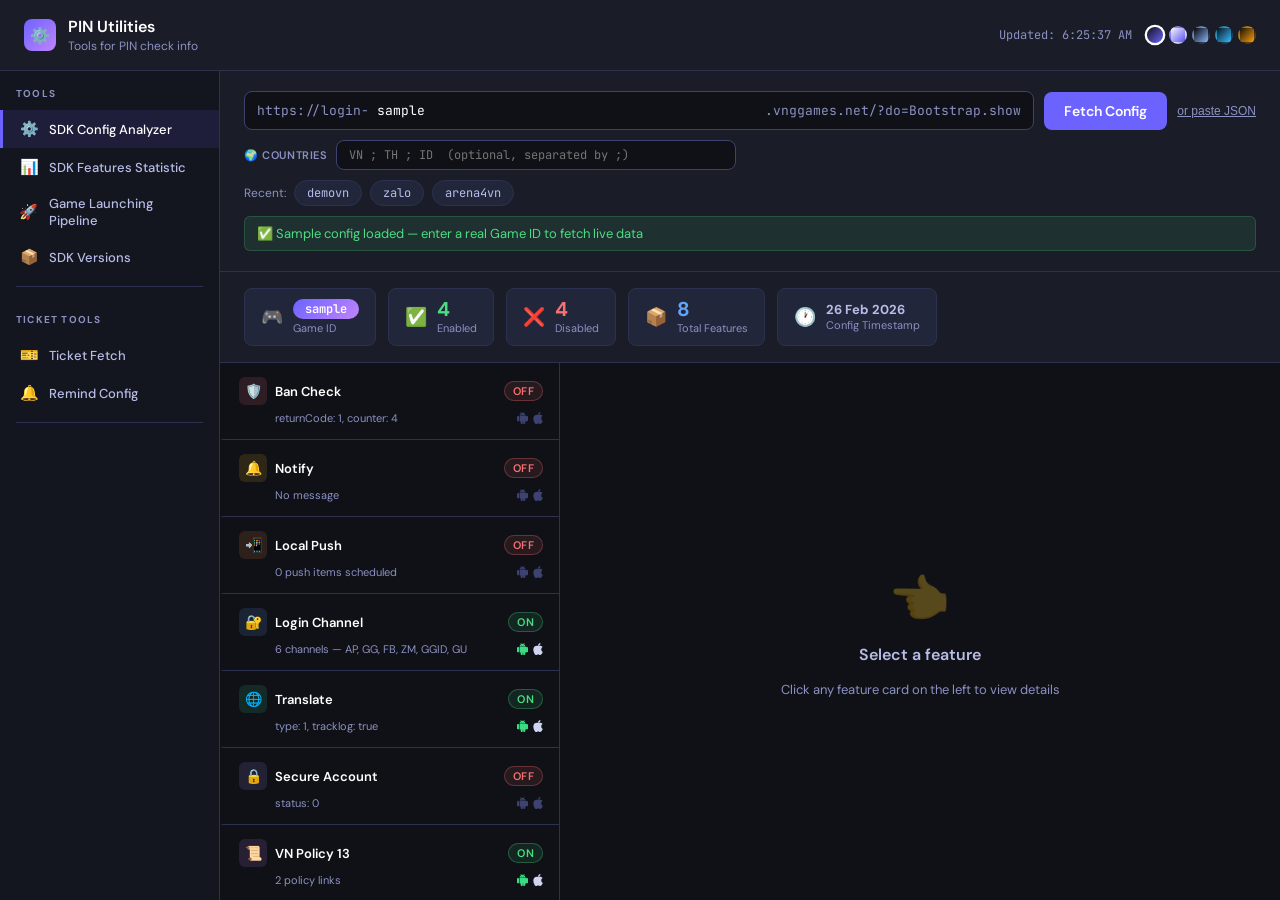
==== frontend/index.html @ 97c81976 "feat(ticket-reminder): implement Tool 5 — Ticket Reminder (v4.8) - Backend: 7 new services (ticket_s" ====
<!DOCTYPE html>
<html lang="en">
<head>
<meta charset="UTF-8">
<meta name="viewport" content="width=device-width, initial-scale=1.0">
<title>PIN Utilities</title>
<link href="https://fonts.googleapis.com/css2?family=DM+Sans:wght@300;400;500;600;700&family=JetBrains+Mono:wght@400;500&display=swap" rel="stylesheet">
<style>
  /* ── Shared semantic tokens (màu status không đổi theo theme) ── */
  :root {
    --green: #4ade80; --green-bg: rgba(74,222,128,.1);
    --red: #f87171;   --red-bg: rgba(248,113,113,.1);
    --yellow: #fbbf24;--yellow-bg: rgba(251,191,36,.1);
    --blue: #60a5fa;  --blue-bg: rgba(96,165,250,.1);
    --orange: #fb923c;--purple: #c084fc;
  }

  /* ── Theme: Dark (default) ── */
  [data-theme="dark"], :root {
    --bg: #0f1117; --surface: #1a1d27; --surface2: #22263a;
    --border: #2d3150; --border2: #3d4270;
    --text: #ffffff; --text2: #b8bde8; --text3: #8b91c2;
    --accent: #6c63ff; --accent2: #8b85ff;
    --nav-bg: #13151f; --header-bg: #1a1d27;
    --input-bg: #0f1117; --btn-logout-bg: #2a2d3e; --btn-logout-border: #3d4170;
  }

  /* ── Theme: Light ── */
  [data-theme="light"] {
    --bg: #f0f2f8; --surface: #ffffff; --surface2: #e4e7f2;
    --border: #c4c9e0; --border2: #a8afd4;
    --text: #0d0f1a; --text2: #2e3358; --text3: #5a6090;
    --accent: #4338ca; --accent2: #5b52f0;
    --nav-bg: #ffffff; --header-bg: #ffffff;
    --input-bg: #f0f2f8; --btn-logout-bg: #e4e7f2; --btn-logout-border: #b8bedd;
  }

  /* ── Theme: Midnight ── */
  [data-theme="midnight"] {
    --bg: #050508; --surface: #0d0e14; --surface2: #14151e;
    --border: #1c1e2c; --border2: #272940;
    --text: #cdd6f4; --text2: #a6adc8; --text3: #585b70;
    --accent: #89b4fa; --accent2: #b4befe;
    --nav-bg: #0d0e14; --header-bg: #0d0e14;
    --input-bg: #050508; --btn-logout-bg: #14151e; --btn-logout-border: #272940;
  }

  /* ── Theme: Ocean ── */
  [data-theme="ocean"] {
    --bg: #071221; --surface: #0d1e35; --surface2: #122844;
    --border: #1a3554; --border2: #244870;
    --text: #e0f0ff; --text2: #88b8e8; --text3: #4a7aaa;
    --accent: #38bdf8; --accent2: #7dd3fc;
    --nav-bg: #0d1e35; --header-bg: #0d1e35;
    --input-bg: #071221; --btn-logout-bg: #122844; --btn-logout-border: #244870;
  }

  /* ── Theme: Coffee ── */
  [data-theme="coffee"] {
    --bg: #18110a; --surface: #231810; --surface2: #2e2015;
    --border: #3d2e1c; --border2: #503d26;
    --text: #f5e6cc; --text2: #c9a87a; --text3: #8a7055;
    --accent: #f59e0b; --accent2: #fbbf24;
    --nav-bg: #231810; --header-bg: #231810;
    --input-bg: #18110a; --btn-logout-bg: #2e2015; --btn-logout-border: #503d26;
  }

  /* ── Theme switcher button styles ── */
  .theme-picker { display:flex; align-items:center; gap:5px; }
  .theme-dot {
    width:18px; height:18px; border-radius:50%; cursor:pointer;
    border:2px solid transparent; transition:transform .15s, border-color .15s;
    flex-shrink:0;
  }
  .theme-dot:hover { transform:scale(1.2); }
  .theme-dot.active { border-color: var(--text); transform:scale(1.15); }
  .theme-dot[data-t="dark"]     { background:linear-gradient(135deg,#0f1117,#6c63ff); }
  .theme-dot[data-t="light"]    { background:linear-gradient(135deg,#f4f5fa,#5b52f0); }
  .theme-dot[data-t="midnight"] { background:linear-gradient(135deg,#050508,#89b4fa); }
  .theme-dot[data-t="ocean"]    { background:linear-gradient(135deg,#071221,#38bdf8); }
  .theme-dot[data-t="coffee"]   { background:linear-gradient(135deg,#18110a,#f59e0b); }

  * { box-sizing: border-box; margin: 0; padding: 0; }

  body {
    font-family: 'DM Sans', sans-serif;
    background: var(--bg);
    color: var(--text);
    min-height: 100vh;
    font-size: 14px;
  }

  /* HEADER */
  .header {
    background: var(--surface);
    border-bottom: 1px solid var(--border);
    padding: 16px 24px;
    display: flex;
    align-items: center;
    justify-content: space-between;
    position: sticky;
    top: 0;
    z-index: 100;
  }
  .header-left { display: flex; align-items: center; gap: 12px; }
  .logo {
    width: 32px; height: 32px;
    background: linear-gradient(135deg, var(--accent), var(--purple));
    border-radius: 8px;
    display: flex; align-items: center; justify-content: center;
    font-size: 16px;
  }
  .header-title { font-size: 16px; font-weight: 600; }
  .header-sub { font-size: 12px; color: var(--text3); margin-top: 1px; }
  .timestamp { font-size: 12px; color: var(--text3); font-family: 'JetBrains Mono', monospace; }

  /* GAME SELECTOR */
  .selector-section {
    padding: 20px 24px;
    background: var(--surface);
    border-bottom: 1px solid var(--border);
  }
  .selector-row { display: flex; gap: 10px; align-items: center; flex-wrap: wrap; }
  .game-input-wrap { display: flex; flex: 1; min-width: 240px; align-items: center; background: var(--bg); border: 1px solid var(--border2); border-radius: 8px; padding: 0 12px; gap: 8px; }
  .game-input-wrap span { color: var(--text3); font-size: 13px; white-space: nowrap; font-family: 'JetBrains Mono', monospace; }
  .game-input {
    flex: 1; background: none; border: none; outline: none;
    color: var(--text); font-family: 'JetBrains Mono', monospace;
    font-size: 13px; padding: 10px 0;
  }
  .game-input::placeholder { color: var(--text3); }
  .btn-fetch {
    background: var(--accent); color: white; border: none;
    padding: 10px 20px; border-radius: 8px; cursor: pointer;
    font-family: 'DM Sans', sans-serif; font-weight: 600; font-size: 14px;
    transition: all 0.2s; white-space: nowrap;
  }
  .btn-fetch:hover { background: var(--accent2); transform: translateY(-1px); }
  .btn-fetch:disabled { opacity: 0.5; cursor: not-allowed; transform: none; }

  .recent-pills { display: flex; gap: 8px; flex-wrap: wrap; margin-top: 10px; align-items: center; }
  .recent-label { font-size: 12px; color: var(--text3); }
  .pill {
    background: var(--surface2); border: 1px solid var(--border);
    padding: 4px 12px; border-radius: 20px; font-size: 12px;
    cursor: pointer; color: var(--text2); transition: all 0.15s;
    font-family: 'JetBrains Mono', monospace;
  }
  .pill:hover { border-color: var(--accent); color: var(--accent); }

  .status-bar {
    margin-top: 10px; padding: 8px 12px; border-radius: 6px;
    font-size: 13px; display: none; align-items: center; gap: 8px;
  }
  .status-bar.loading { display: flex; background: var(--blue-bg); color: var(--blue); border: 1px solid rgba(96,165,250,0.2); }
  .status-bar.error { display: flex; background: var(--red-bg); color: var(--red); border: 1px solid rgba(248,113,113,0.2); }
  .status-bar.success { display: flex; background: var(--green-bg); color: var(--green); border: 1px solid rgba(74,222,128,0.2); }

  .spinner { width: 14px; height: 14px; border: 2px solid currentColor; border-top-color: transparent; border-radius: 50%; animation: spin 0.6s linear infinite; }
  @keyframes spin { to { transform: rotate(360deg); } }

  /* SUMMARY BAR */
  .summary-bar {
    display: none; padding: 16px 24px;
    gap: 12px; background: var(--surface);
    border-bottom: 1px solid var(--border);
    flex-wrap: wrap;
  }
  .summary-bar.visible { display: flex; }
  .stat-card {
    background: var(--surface2); border: 1px solid var(--border);
    padding: 10px 16px; border-radius: 8px;
    display: flex; align-items: center; gap: 10px;
  }
  .stat-icon { font-size: 18px; }
  .stat-value { font-size: 20px; font-weight: 700; line-height: 1; }
  .stat-label { font-size: 11px; color: var(--text3); margin-top: 2px; }
  .stat-green .stat-value { color: var(--green); }
  .stat-red .stat-value { color: var(--red); }
  .stat-blue .stat-value { color: var(--blue); }
  .stat-game { display: flex; align-items: center; gap: 8px; }
  .game-badge {
    background: linear-gradient(135deg, var(--accent), var(--purple));
    color: white; padding: 4px 12px; border-radius: 20px;
    font-size: 12px; font-weight: 600; font-family: 'JetBrains Mono', monospace;
  }

  /* MAIN CONTENT */
  .main { display: flex; height: calc(100vh - 220px); overflow: hidden; }
  .feature-list { width: 340px; min-width: 340px; border-right: 1px solid var(--border); overflow-y: auto; }
  .detail-panel { flex: 1; overflow-y: auto; }

  /* FEATURE CARD */
  .feature-card {
    padding: 14px 16px; border-bottom: 1px solid var(--border);
    cursor: pointer; transition: all 0.15s;
    border-left: 3px solid transparent;
  }
  .feature-card:hover { background: var(--surface2); }
  .feature-card.active { background: rgba(108,99,255,0.08); border-left-color: var(--accent); }
  .card-header { display: flex; align-items: center; justify-content: space-between; margin-bottom: 6px; }
  .card-title { display: flex; align-items: center; gap: 8px; font-weight: 600; font-size: 13px; }
  .card-icon { width: 28px; height: 28px; border-radius: 6px; display: flex; align-items: center; justify-content: center; font-size: 14px; }
  .badge {
    font-size: 11px; font-weight: 600; padding: 2px 8px;
    border-radius: 20px; letter-spacing: 0.3px;
  }
  .badge-on { background: var(--green-bg); color: var(--green); border: 1px solid rgba(74,222,128,0.3); }
  .badge-off { background: var(--red-bg); color: var(--red); border: 1px solid rgba(248,113,113,0.3); }
  .badge-cfg { background: var(--blue-bg); color: var(--blue); border: 1px solid rgba(96,165,250,0.3); }
  .card-summary { font-size: 12px; color: var(--text3); padding-left: 36px; }

  /* EMPTY STATE */
  .empty-state {
    display: flex; flex-direction: column; align-items: center;
    justify-content: center; height: 100%; gap: 16px; padding: 40px;
  }
  .empty-icon { font-size: 48px; opacity: 0.3; }
  .empty-title { font-size: 16px; font-weight: 600; color: var(--text2); }
  .empty-sub { font-size: 13px; color: var(--text3); text-align: center; }

  /* DETAIL PANEL CONTENT */
  .detail-content { padding: 24px; }
  .detail-header { margin-bottom: 20px; }
  .detail-title { font-size: 20px; font-weight: 700; display: flex; align-items: center; gap: 10px; margin-bottom: 6px; }
  .detail-title-icon { width: 36px; height: 36px; border-radius: 8px; display: flex; align-items: center; justify-content: center; font-size: 18px; }
  .detail-description { font-size: 13px; color: var(--text3); }

  .section { margin-bottom: 20px; }
  .section-title { font-size: 11px; font-weight: 600; color: var(--text3); text-transform: uppercase; letter-spacing: 1px; margin-bottom: 10px; }

  .kv-table { background: var(--surface2); border: 1px solid var(--border); border-radius: 8px; overflow: hidden; }
  .kv-row { display: flex; align-items: flex-start; border-bottom: 1px solid var(--border); }
  .kv-row:last-child { border-bottom: none; }
  .kv-key { width: 160px; min-width: 160px; padding: 10px 14px; font-size: 12px; color: var(--text3); font-family: 'JetBrains Mono', monospace; }
  .kv-val { flex: 1; padding: 10px 14px; font-size: 13px; color: var(--text); word-break: break-all; }
  .kv-val.mono { font-family: 'JetBrains Mono', monospace; font-size: 12px; color: var(--accent2); }
  .kv-val.url { color: var(--blue); font-size: 12px; font-family: 'JetBrains Mono', monospace; }
  .kv-val a { color: var(--blue); text-decoration: none; }
  .kv-val a:hover { text-decoration: underline; }

  /* Login channel grid */
  .channel-grid { display: flex; flex-direction: column; gap: 6px; }
  .channel-line { display: flex; align-items: center; gap: 8px; }
  .line-label { font-size: 11px; color: var(--text3); width: 40px; font-family: 'JetBrains Mono', monospace; }
  .channel-pill {
    padding: 4px 12px; border-radius: 6px; font-size: 12px; font-weight: 600;
    font-family: 'JetBrains Mono', monospace; background: var(--surface);
    border: 1px solid var(--border2);
  }

  /* URL highlight */
  .url-template { font-family: 'JetBrains Mono', monospace; font-size: 12px; line-height: 1.8; background: var(--surface2); padding: 12px; border-radius: 8px; border: 1px solid var(--border); word-break: break-all; }
  .url-param { background: var(--yellow-bg); color: var(--yellow); padding: 1px 4px; border-radius: 4px; }

  /* Policy dialog preview */
  .dialog-preview { border-radius: 10px; padding: 16px; max-width: 300px; }
  .dialog-title-text { font-size: 14px; font-weight: 600; margin-bottom: 12px; line-height: 1.4; }
  .dialog-agree-text { font-size: 12px; margin-bottom: 12px; }
  .dialog-btns { display: flex; gap: 8px; }
  .dialog-btn { flex: 1; padding: 8px; border-radius: 6px; font-size: 13px; font-weight: 600; text-align: center; cursor: pointer; border: 1.5px solid; }

  /* Policy links */
  .policy-link { display: flex; align-items: center; justify-content: space-between; padding: 10px 14px; background: var(--surface2); border: 1px solid var(--border); border-radius: 8px; margin-bottom: 6px; text-decoration: none; color: var(--text); transition: all 0.15s; }
  .policy-link:hover { border-color: var(--accent); }
  .policy-link-title { font-size: 13px; font-weight: 500; }
  .policy-link-arrow { color: var(--text3); }

  /* Raw JSON */
  .raw-toggle { display: flex; align-items: center; gap: 8px; cursor: pointer; font-size: 12px; color: var(--text3); background: none; border: none; padding: 8px 0; }
  .raw-toggle:hover { color: var(--text2); }
  pre {
    background: var(--surface2); border: 1px solid var(--border);
    border-radius: 8px; padding: 14px; font-family: 'JetBrains Mono', monospace;
    font-size: 11px; overflow: auto; max-height: 200px; color: var(--text2);
    display: none; margin-top: 8px;
  }
  pre.open { display: block; }
  .copy-btn {
    background: var(--surface2); border: 1px solid var(--border); color: var(--text2);
    padding: 4px 10px; border-radius: 6px; font-size: 11px; cursor: pointer;
    font-family: 'DM Sans', sans-serif;
  }
  .copy-btn:hover { border-color: var(--accent); color: var(--accent); }

  /* Scrollbar */
  ::-webkit-scrollbar { width: 6px; height: 6px; }
  ::-webkit-scrollbar-track { background: var(--bg); }
  ::-webkit-scrollbar-thumb { background: var(--border2); border-radius: 3px; }

  /* Animations */
  .feature-card { animation: fadeIn 0.3s ease; }
  @keyframes fadeIn { from { opacity: 0; transform: translateX(-8px); } to { opacity: 1; transform: translateX(0); } }
  .detail-content { animation: slideIn 0.2s ease; }
  @keyframes slideIn { from { opacity: 0; transform: translateY(8px); } to { opacity: 1; transform: translateY(0); } }

  /* Paste area */
  .paste-toggle { font-size: 12px; color: var(--text3); background: none; border: none; cursor: pointer; text-decoration: underline; padding: 0; }
  .paste-toggle:hover { color: var(--text2); }
  .paste-area { margin-top: 10px; display: none; }
  .paste-area.open { display: block; }
  .paste-area textarea {
    width: 100%; background: var(--bg); border: 1px solid var(--border2);
    color: var(--text); border-radius: 8px; padding: 10px;
    font-family: 'JetBrains Mono', monospace; font-size: 12px;
    resize: vertical; min-height: 80px; outline: none;
  }
  .paste-area textarea:focus { border-color: var(--accent); }
  .btn-parse { margin-top: 6px; background: var(--surface2); border: 1px solid var(--border2); color: var(--text2); padding: 6px 14px; border-radius: 6px; cursor: pointer; font-size: 13px; font-family: 'DM Sans', sans-serif; }
  .btn-parse:hover { border-color: var(--accent); color: var(--accent); }

  /* LEFT NAV */
  .app-shell { display: flex; height: 100vh; overflow: hidden; flex-direction: column; }
  .app-body { display: flex; flex: 1; overflow: hidden; }
  .left-nav {
    width: 220px; min-width: 220px;
    background: var(--nav-bg);
    border-right: 1px solid var(--border);
    display: flex; flex-direction: column;
    overflow-y: auto;
  }
  .left-nav-header {
    padding: 16px 16px 10px;
    font-size: 10px; font-weight: 700;
    color: var(--text3); text-transform: uppercase; letter-spacing: 1.2px;
  }
  .nav-item {
    display: flex; align-items: center; gap: 10px;
    padding: 9px 16px; cursor: pointer;
    font-size: 13px; font-weight: 500; color: var(--text2);
    border-left: 3px solid transparent;
    transition: all 0.15s; border-radius: 0;
    text-decoration: none;
  }
  .nav-item:hover { background: var(--surface2); color: var(--text); }
  .nav-item.active {
    background: rgba(108,99,255,0.12);
    border-left-color: var(--accent);
    color: var(--text);
  }
  .nav-item-icon { font-size: 15px; width: 20px; text-align: center; }
  .nav-section-divider {
    margin: 10px 16px; border: none;
    border-top: 1px solid var(--border);
  }
  .app-content { flex: 1; display: flex; flex-direction: column; overflow: hidden; }
  /* override main height since now inside flex */
  .main { flex: 1; height: auto; }


  /* TOOL PANELS */
  .tool-panel { display: flex; flex-direction: column; flex: 1; overflow: hidden; }
  #batchSummary { display: none; }
  #batchSummary.visible { display: flex !important; }

  /* TABLE ROW HOVER — batch tables */
  .tr-game {
    border-bottom: 1px solid var(--border);
    transition: background 0.12s, box-shadow 0.12s;
    border-left: 3px solid transparent;
  }
  .tr-game:hover {
    background: var(--surface2) !important;
    border-left-color: var(--accent);
  }
  .tr-game:hover td:first-child {
    color: #fff;
  }
  /* Feature stats row */
  .tr-feature {
    border-bottom: 1px solid var(--border);
    transition: background 0.12s;
    border-left: 3px solid transparent;
  }
  .tr-feature:hover {
    background: var(--surface2) !important;
    border-left-color: var(--accent);
  }
  .tr-feature:hover td:first-child {
    color: #fff;
  }
  /* Country sub-row hover */
  .tr-country {
    border-bottom: 1px solid var(--border);
    background: rgba(108,99,255,0.04);
    transition: background 0.12s;
    border-left: 3px solid transparent;
  }
  .tr-country:hover {
    background: rgba(108,99,255,0.12) !important;
    border-left-color: #a78bfa;
  }
  .tr-country:hover td:first-child {
    color: var(--text2);
  }

</style>
  <!-- Pipeline feature CSS -->
  <link rel="stylesheet" href="css/pipeline.css?v=4.5">
  <link rel="stylesheet" href="css/sdk-versions.css?v=4.7">
  <link rel="stylesheet" href="css/ticket-reminder.css?v=1.0">
</head>
<body>
<div class="app-shell">

<!-- HEADER -->
<div class="header">
  <div class="header-left">
    <div class="logo">⚙️</div>
    <div>
      <div class="header-title">PIN Utilities</div>
      <div class="header-sub">Tools for PIN check info</div>
    </div>
  </div>
  <div class="header-right" style="display:flex;align-items:center;gap:14px;">
    <div class="timestamp" id="timestamp">—</div>

    <!-- Theme Picker -->
    <div class="theme-picker" title="Đổi theme">
      <span class="theme-dot active" data-t="dark"     onclick="setTheme('dark')"     title="Dark"></span>
      <span class="theme-dot"        data-t="light"    onclick="setTheme('light')"    title="Light"></span>
      <span class="theme-dot"        data-t="midnight" onclick="setTheme('midnight')" title="Midnight"></span>
      <span class="theme-dot"        data-t="ocean"    onclick="setTheme('ocean')"    title="Ocean"></span>
      <span class="theme-dot"        data-t="coffee"   onclick="setTheme('coffee')"   title="Coffee"></span>
    </div>

    <div id="user-info" style="display:none;align-items:center;gap:8px;">
      <img id="user-avatar" src="" alt="" style="width:28px;height:28px;border-radius:50%;border:1px solid var(--border2);">
      <span id="user-name" style="font-size:13px;color:var(--text2);max-width:160px;overflow:hidden;text-overflow:ellipsis;white-space:nowrap;"></span>
      <button onclick="ApiClient.logout()" style="background:var(--btn-logout-bg);border:1px solid var(--btn-logout-border);color:var(--text2);font-size:12px;padding:4px 10px;border-radius:6px;cursor:pointer;">Logout</button>
    </div>
  </div>
</div>

<div class="app-body">

<!-- LEFT NAV -->
<nav class="left-nav">
  <div class="left-nav-header">Tools</div>
  <a class="nav-item active" onclick="selectTool('sdk-config')" href="#">
    <span class="nav-item-icon">⚙️</span>
    SDK Config Analyzer
  </a>
  <a class="nav-item" onclick="selectTool('batch-stats', this)" href="#">
    <span class="nav-item-icon">📊</span>
    SDK Features Statistic
  </a>
  <a class="nav-item" onclick="selectTool('pipeline', this)" href="#">
    <span class="nav-item-icon">🚀</span>
    Game Launching Pipeline
  </a>
  <a class="nav-item" onclick="selectTool('sdk-versions', this)" href="#">
    <span class="nav-item-icon">📦</span>
    SDK Versions
  </a>
  <hr class="nav-section-divider">
  <div class="left-nav-header">Ticket Tools</div>
  <a class="nav-item" onclick="selectTool('ticket-fetch', this)" href="#">
    <span class="nav-item-icon">🎫</span>
    Ticket Fetch
  </a>
  <a class="nav-item" onclick="selectTool('remind-config', this)" href="#">
    <span class="nav-item-icon">🔔</span>
    Remind Config
  </a>
  <hr class="nav-section-divider">
</nav>

<!-- APP CONTENT -->
<div class="app-content">

<div id="tool-sdk-config" class="tool-panel">
<!-- GAME SELECTOR -->
<div class="selector-section">
  <div class="selector-row">
    <div class="game-input-wrap">
      <span>https://login-</span>
      <input class="game-input" id="gameIdInput" placeholder="demovn" value="" />
      <span>.vnggames.net/?do=Bootstrap.show</span>
    </div>
    <button class="btn-fetch" id="fetchBtn" onclick="fetchConfig()">Fetch Config</button>
    <button class="paste-toggle" onclick="togglePaste()">or paste JSON</button>
  </div>

  <!-- Country input row -->
  <div style="display:flex;align-items:center;gap:8px;margin-top:10px;">
    <span style="font-size:11px;color:var(--text3);white-space:nowrap;font-weight:600;text-transform:uppercase;letter-spacing:.6px;">🌍 Countries</span>
    <div style="flex:1;max-width:400px;position:relative;">
      <input id="countryInput"
        style="width:100%;background:var(--bg);border:1px solid var(--border2);border-radius:8px;padding:6px 12px;font-size:12px;color:var(--text2);font-family:'JetBrains Mono',monospace;outline:none;transition:border-color .15s;"
        placeholder="VN ; TH ; ID  (optional, separated by ;)"
        oninput="renderCountryPreview()"
        onfocus="this.style.borderColor='var(--accent)'"
        onblur="this.style.borderColor='var(--border2)'" />
    </div>
    <div id="countryPreviewPills" style="display:flex;gap:4px;flex-wrap:wrap;"></div>
  </div>

  <div class="recent-pills" id="recentPills">
    <span class="recent-label">Recent:</span>
  </div>

  <div class="paste-area" id="pasteArea">
    <textarea id="pasteInput" placeholder='Paste JSON config here...'></textarea>
    <button class="btn-parse" onclick="parseManual()">Parse JSON</button>
  </div>

  <div class="status-bar" id="statusBar"></div>
</div>

<!-- SUMMARY BAR -->
<div class="summary-bar" id="summaryBar">
  <div class="stat-card">
    <div class="stat-icon">🎮</div>
    <div>
      <div class="stat-value stat-game">
        <span class="game-badge" id="summaryGameId">—</span>
      </div>
      <div class="stat-label">Game ID</div>
    </div>
  </div>
  <div class="stat-card stat-green">
    <div class="stat-icon">✅</div>
    <div>
      <div class="stat-value" id="enabledCount">0</div>
      <div class="stat-label">Enabled</div>
    </div>
  </div>
  <div class="stat-card stat-red">
    <div class="stat-icon">❌</div>
    <div>
      <div class="stat-value" id="disabledCount">0</div>
      <div class="stat-label">Disabled</div>
    </div>
  </div>
  <div class="stat-card stat-blue">
    <div class="stat-icon">📦</div>
    <div>
      <div class="stat-value" id="totalCount">0</div>
      <div class="stat-label">Total Features</div>
    </div>
  </div>
  <div class="stat-card">
    <div class="stat-icon">🕐</div>
    <div>
      <div class="stat-value" id="configTimestamp" style="font-size:13px; color: var(--text2);">—</div>
      <div class="stat-label">Config Timestamp</div>
    </div>
  </div>
</div>

<!-- MAIN -->
<div class="main">
  <div class="feature-list" id="featureList">
    <div class="empty-state">
      <div class="empty-icon">🔍</div>
      <div class="empty-title">No config loaded</div>
      <div class="empty-sub">Enter a Game ID and click Fetch Config<br>to inspect the SDK configuration</div>
    </div>
  </div>
  <div class="detail-panel" id="detailPanel">
    <div class="empty-state">
      <div class="empty-icon">👈</div>
      <div class="empty-title">Select a feature</div>
      <div class="empty-sub">Click any feature card on the left<br>to view its detailed configuration</div>
    </div>
  </div>
</div>

</div><!-- /tool-sdk-config -->

<!-- BATCH STATS PANEL -->
<div id="tool-batch-stats" class="tool-panel" style="display:none; flex:1; flex-direction:column; overflow:hidden;">

  <!-- Batch Header -->
  <div class="selector-section">
    <div style="font-size:15px; font-weight:700; margin-bottom:14px; display:flex; align-items:center; gap:8px;">
      📊 SDK Features Statistic
    </div>
    <div class="selector-row" style="align-items:flex-start; gap:10px; flex-wrap:wrap;">
      <div style="flex:1; min-width:300px;">
        <div style="font-size:11px; color:var(--text3); margin-bottom:6px; font-weight:600; text-transform:uppercase; letter-spacing:.8px;">Upload games.txt</div>
        <div style="display:flex; gap:8px; align-items:center;">
          <label id="batchFileLabel" style="flex:1; display:flex; align-items:center; gap:10px; background:var(--bg); border:1.5px dashed var(--border2); border-radius:8px; padding:9px 14px; cursor:pointer; transition:border-color .15s;"
            onmouseover="this.style.borderColor='var(--accent)'" onmouseout="this.style.borderColor='var(--border2)'">
            <span style="font-size:16px;">📂</span>
            <span id="batchFileNameDisplay" style="font-size:12px; color:var(--text3); font-family:'JetBrains Mono',monospace; white-space:nowrap; overflow:hidden; text-overflow:ellipsis;">Chọn file hoặc kéo thả vào đây</span>
            <input id="batchFileInput" type="file" accept=".txt" style="display:none;" onchange="onBatchFileSelected(this)" />
          </label>
          <button class="btn-fetch" id="batchRunBtn" onclick="startBatch()" disabled style="opacity:.5; cursor:not-allowed;">▶ Run Analysis</button>
        </div>
        <div style="font-size:11px; color:var(--text3); margin-top:6px;">
          File format: one gameID per line. Lines starting with <code style="background:var(--surface2); padding:1px 5px; border-radius:3px;">#</code> are ignored.
        </div>
        <div style="display:flex;align-items:center;gap:8px;margin-top:10px;">
          <span style="font-size:11px;color:var(--text3);white-space:nowrap;font-weight:600;text-transform:uppercase;letter-spacing:.6px;">🌍 Countries</span>
          <input id="batchCountryInput"
            style="flex:1;background:var(--bg);border:1px solid var(--border2);border-radius:8px;padding:6px 12px;font-size:12px;color:var(--text2);font-family:'JetBrains Mono',monospace;outline:none;"
            placeholder="VN ; TH ; ID  (optional, separated by ;)"
            oninput="renderBatchCountryPreview()"
            onfocus="this.style.borderColor='var(--accent)'"
            onblur="this.style.borderColor='var(--border2)'" />
          <div id="batchCountryPreviewPills" style="display:flex;gap:4px;flex-wrap:wrap;"></div>
        </div>
      </div>
    </div>

    <!-- Progress -->
    <div id="batchProgress" style="display:none; margin-top:14px;">
      <div style="display:flex; justify-content:space-between; align-items:center; margin-bottom:6px;">
        <span id="batchProgressLabel" style="font-size:12px; color:var(--text2);">0 / 0 games</span>
        <span id="batchProgressPct" style="font-size:12px; font-weight:700; color:var(--accent);">0%</span>
        <span id="batchTimer" style="font-size:12px; color:var(--text3); font-family:'JetBrains Mono',monospace;">⏱ 0s</span>
      </div>
      <div style="background:var(--surface2); border-radius:20px; height:6px; overflow:hidden;">
        <div id="batchProgressBar" style="height:100%; background:linear-gradient(90deg,var(--accent),var(--purple)); border-radius:20px; width:0%; transition:width 0.3s ease;"></div>
      </div>
      <div id="batchStatusMsg" style="font-size:11px; color:var(--text3); margin-top:6px;"></div>
    </div>

    <div id="batchError" style="display:none; margin-top:10px;"></div>
  </div>

  <!-- Summary Cards -->
  <div id="batchSummary" style="display:none; padding:16px 24px; background:var(--surface); border-bottom:1px solid var(--border); display:none; gap:12px; flex-wrap:wrap;">
    <div class="stat-card"><div class="stat-icon">🎮</div><div><div class="stat-value" id="bs-total" style="color:var(--text)">0</div><div class="stat-label">Total Games</div></div></div>
    <div class="stat-card stat-green"><div class="stat-icon">✅</div><div><div class="stat-value" id="bs-ok">0</div><div class="stat-label">Success</div></div></div>
    <div class="stat-card stat-red"><div class="stat-icon">⚠️</div><div><div class="stat-value" id="bs-fail">0</div><div class="stat-label">Failed</div></div></div>
    <div class="stat-card stat-blue"><div class="stat-icon">📦</div><div><div class="stat-value" id="bs-features">8</div><div class="stat-label">Features</div></div></div>
    <div class="stat-card"><div class="stat-icon">⏱</div><div><div class="stat-value" id="bs-duration" style="font-size:14px; color:var(--text2)">—</div><div class="stat-label">Duration</div></div></div>
    <div style="margin-left:auto; display:flex; align-items:center; gap:8px;">
      <button onclick="exportCSV()" style="background:var(--surface2); border:1px solid var(--border2); color:var(--text2); padding:8px 14px; border-radius:8px; cursor:pointer; font-size:13px; font-family:'DM Sans',sans-serif; display:flex; align-items:center; gap:6px;">
        ⬇ Export CSV
      </button>
    </div>
  </div>

  <!-- Tables area -->
  <div style="flex:1; overflow-y:auto; padding:20px 24px; display:flex; flex-direction:column; gap:20px;">

    <!-- Feature Stats Table -->
    <div id="batchFeatureTable" style="display:none;">
      <div style="display:flex; align-items:center; justify-content:space-between; margin-bottom:10px;">
        <div style="font-size:13px; font-weight:700;">Feature Statistics</div>
        <div style="display:flex; align-items:center; gap:8px;">
          <span style="font-size:11px; color:var(--text3);">Sort by:</span>
          <select id="featureSortSelect" onchange="renderFeatureStats()" style="background:var(--surface2); border:1px solid var(--border2); color:var(--text); padding:4px 8px; border-radius:6px; font-size:12px; outline:none;">
            <option value="enabled-desc">Enabled (high→low)</option>
            <option value="enabled-asc">Enabled (low→high)</option>
            <option value="name">Name A→Z</option>
          </select>
        </div>
      </div>
      <div style="background:var(--surface); border:1px solid var(--border); border-radius:10px; overflow:hidden;">
        <table style="width:100%; border-collapse:collapse;">
          <thead id="featureStatsThead"></thead>
          <tbody id="featureStatsBody"></tbody>
        </table>
      </div>
    </div>

    <!-- Game Detail Table -->
    <div id="batchGameTable" style="display:none;">
      <div style="display:flex; align-items:center; justify-content:space-between; margin-bottom:10px;">
        <div style="font-size:13px; font-weight:700;">Game Detail</div>
        <div style="display:flex; gap:8px; align-items:center;">
          <select id="gameFilterSelect" onchange="renderGameTable()" style="background:var(--surface2); border:1px solid var(--border2); color:var(--text); padding:4px 8px; border-radius:6px; font-size:12px; outline:none;">
            <option value="all">All Games</option>
            <option value="success">Success only</option>
            <option value="failed">Failed only</option>
          </select>
          <input id="gameSearchInput" oninput="renderGameTable()" placeholder="Search gameID..." style="background:var(--surface2); border:1px solid var(--border2); color:var(--text); padding:5px 10px; border-radius:6px; font-size:12px; outline:none; width:160px;" />
        </div>
      </div>
      <div style="background:var(--surface); border:1px solid var(--border); border-radius:10px; overflow:hidden; overflow-x:auto;">
        <table style="width:100%; border-collapse:collapse; min-width:700px;">
          <thead id="gameDetailThead"></thead>
          <tbody id="gameDetailBody"></tbody>
        </table>
      </div>
    </div>

    <!-- Empty state -->
    <div id="batchEmptyState" class="empty-state" style="flex:1;">
      <div class="empty-icon">📋</div>
      <div class="empty-title">No analysis yet</div>
      <div class="empty-sub">Upload file games.txt từ máy local<br>và nhấn Run Analysis</div>
    </div>

  </div>
</div><!-- /tool-batch-stats -->

<!-- ═══════════════════════════════════════════════════════════════
     TOOL: GAME LAUNCHING PIPELINE
═══════════════════════════════════════════════════════════════ -->
<div id="tool-pipeline" class="tool-panel" style="display:none;">

  <!-- Top bar: Sheet URL + Fetch + Auth -->
  <div class="pl-topbar">
    <div class="pl-sheet-row">
      <span class="pl-sheet-lbl">🗒 Sheet URL</span>
      <input class="pl-sheet-input" id="pl-sheet-url"
        placeholder="https://docs.google.com/spreadsheets/d/SPREADSHEET_ID/..."
        onkeydown="if(event.key==='Enter')PipelinePanel.fetchData()" />
      <button class="pl-fetch-btn" id="pl-fetch-btn" onclick="PipelinePanel.fetchData()">
        ⬇ Fetch
      </button>
      <button class="pl-auth-btn" id="pl-auth-btn" onclick="document.getElementById('pl-login-overlay').style.display='flex'">
        <svg width="14" height="14" viewBox="0 0 24 24" xmlns="http://www.w3.org/2000/svg" style="flex-shrink:0">
          <path fill="#4285F4" d="M22.56 12.25c0-.78-.07-1.53-.2-2.25H12v4.26h5.92c-.26 1.37-1.04 2.53-2.21 3.31v2.77h3.57c2.08-1.92 3.28-4.74 3.28-8.09z"/>
          <path fill="#34A853" d="M12 23c2.97 0 5.46-.98 7.28-2.66l-3.57-2.77c-.98.66-2.23 1.06-3.71 1.06-2.86 0-5.29-1.93-6.16-4.53H2.18v2.84C3.99 20.53 7.7 23 12 23z"/>
          <path fill="#FBBC05" d="M5.84 14.09c-.22-.66-.35-1.36-.35-2.09s.13-1.43.35-2.09V7.07H2.18C1.43 8.55 1 10.22 1 12s.43 3.45 1.18 4.93l2.85-2.22.81-.62z"/>
          <path fill="#EA4335" d="M12 5.38c1.62 0 3.06.56 4.21 1.64l3.15-3.15C17.45 2.09 14.97 1 12 1 7.7 1 3.99 3.47 2.18 7.07l3.66 2.84c.87-2.6 3.3-4.53 6.16-4.53z"/>
        </svg>
        <span id="pl-auth-lbl">Sign in with Google</span>
      </button>
    </div>
    <div style="display:flex;align-items:center;gap:12px;">
      <span class="pl-fetched-lbl" id="pl-fetched-lbl"></span>
    </div>
  </div>

  <!-- Status bar -->
  <div class="pl-status-bar" id="pl-status-bar"></div>

  <!-- Sheet tabs -->
  <div class="pl-tabs">
    <button class="pl-tab-btn active" id="pl-tab-release2026" onclick="PipelinePanel.switchTab('release2026')">📋 2026 Launch</button>
    <button class="pl-tab-btn" id="pl-tab-release2025" onclick="PipelinePanel.switchTab('release2025')">📋 2025 Launch</button>
    <button class="pl-tab-btn" id="pl-tab-close2026" onclick="PipelinePanel.switchTab('close2026')">🔒 2026 Closed</button>
    <button class="pl-tab-btn" id="pl-tab-close2025" onclick="PipelinePanel.switchTab('close2025')">🔒 2025 Closed</button>
  </div>

  <!-- ▼ v3.0: Inner view switcher (Stats ↔ Detail) ▼ -->
  <div class="pl-view-tabs" id="pl-view-tabs">
    <button class="pl-vtab" id="pl-vtab-stats" onclick="PipelinePanel.switchView('stats')">
      📊 Thống kê
    </button>
    <button class="pl-vtab active" id="pl-vtab-detail" onclick="PipelinePanel.switchView('detail')">
      📋 Chi tiết
    </button>
  </div>
  <!-- ▲ end inner view switcher ▲ -->

  <!-- ▼ v3.0: Stats view (hidden by default) ▼ -->
  <div id="pl-stats-content"></div>
  <!-- ▲ end stats view ▲ -->

  <!-- ▼ v3.0: Detail view wrapper ▼ -->
  <div id="pl-detail-content" class="active">

  <!-- Controls: Search, dropdowns, status filters -->
  <div class="pl-controls">
    <div class="pl-search">
      <span style="color:var(--text3);font-size:12px;">🔍</span>
      <input id="pl-search" placeholder="Search game, alias…" oninput="PipelinePanel.applyFilters()" />
    </div>
    <select class="pl-sel" id="pl-owner-sel" onchange="PipelinePanel.applyFilters()"><option value="">All Owners</option></select>
    <select class="pl-sel" id="pl-mkt-sel" onchange="PipelinePanel.applyFilters()"><option value="">All Markets</option></select>
    <div class="pl-ctrl-div"></div>
    <button class="pl-fb active" id="pl-fb-all"         onclick="PipelinePanel.setStatusFilter('all')">All</button>
    <button class="pl-fb"        id="pl-fb-On Process"  onclick="PipelinePanel.setStatusFilter('On Process')">On Process</button>
    <button class="pl-fb"        id="pl-fb-Released"    onclick="PipelinePanel.setStatusFilter('Released')">Released</button>
    <button class="pl-fb"        id="pl-fb-Terminated"  onclick="PipelinePanel.setStatusFilter('Terminated')">Terminated</button>
    <button class="pl-fb"        id="pl-fb-Pending"     onclick="PipelinePanel.setStatusFilter('Pending')">Pending</button>
    <div class="pl-ctrl-div"></div>
    <!-- ▼ v2.0: Date Range Filter (FR-05) ▼ -->
    <span class="pl-date-sep">📅 Từ</span>
    <input type="date" id="pl-date-from" class="pl-date-input"
      aria-label="Start date filter"
      onchange="PipelinePanel.setDateFilter()" />
    <span class="pl-date-sep">đến</span>
    <input type="date" id="pl-date-to" class="pl-date-input"
      aria-label="End date filter"
      onchange="PipelinePanel.setDateFilter()" />
    <button class="pl-clear-date" id="pl-clear-date"
      onclick="PipelinePanel.clearDateFilter()">✕ Clear</button>
    <div class="pl-date-warn" id="pl-date-warn">⚠️ End date phải sau start date</div>
    <!-- ▲ end date filter ▲ -->
    <div class="pl-ctrl-div"></div>
    <span class="pl-count" id="pl-count">0 games</span>
  </div>

  <!-- Main content -->
  <div class="pl-content-wrap">
    <div id="pl-content"></div>
  </div>

  </div><!-- /pl-detail-content -->

  <!-- Loading overlay (blocks all interaction during fetch) -->
  <div class="pl-loading-overlay" id="pl-loading-overlay">
    <div class="pl-spinner"></div>
    <div class="pl-loading-msg" id="pl-loading-msg">Fetching data…</div>
  </div>


</div><!-- /tool-pipeline -->

<!-- ── Tool: SDK Version Management ─────────────────────────────────────── -->
<div id="tool-sdk-versions" class="tool-panel" style="display:none;">
  <div class="sdkv-panel">

    <!-- Header -->
    <div class="sdkv-header">
      <div class="sdkv-title">📦 SDK Version Management</div>
      <div class="sdkv-header-right">
        <span class="sdkv-sync-time" id="sdkv-sync-time"></span>
        <button class="sdkv-btn-refresh" onclick="SdkVersionPanel.fetchData()">🔄 Refresh</button>
      </div>
    </div>

    <!-- View tabs -->
    <div class="sdkv-view-tabs">
      <button class="sdkv-vtab active" id="sdkv-vtab-summary"
              onclick="SdkVersionPanel.switchView('summary')">📊 Summary</button>
      <button class="sdkv-vtab" id="sdkv-vtab-detail"
              onclick="SdkVersionPanel.switchView('detail')">📋 Detail</button>
    </div>

    <!-- Summary content -->
    <div id="sdkv-summary-content" class="sdkv-scroll-area"></div>

    <!-- Detail content -->
    <div id="sdkv-detail-content" class="sdkv-scroll-area" style="display:none;"></div>

  </div>
</div><!-- /tool-sdk-versions -->

<div id="tool-ticket-fetch"  class="tool-panel" style="display:none;"></div>
<div id="tool-remind-config" class="tool-panel" style="display:none;"></div>

</div><!-- /app-content -->
</div><!-- /app-body -->
</div><!-- /app-shell -->

<script>
// ── PLATFORM SVG ICONS ────────────────────────────────────────────────────────
const ANDROID_SVG = `<svg width="13" height="14" viewBox="0 0 24 26" xmlns="http://www.w3.org/2000/svg"><path fill="#3DDC84" d="M15.2 2.4 16.7.1c.2-.3.1-.6-.2-.8-.3-.2-.6-.1-.8.2l-1.6 2.4A7.8 7.8 0 0 0 12 1.6c-.8 0-1.5.1-2.1.3L8.3-.5C8.1-.8 7.8-.9 7.5-.7c-.3.2-.4.5-.2.8L8.8 2.4C7 3.4 5.8 5.2 5.7 7.3h12.6C18.2 5.2 17 3.4 15.2 2.4zM9.5 5.6a.7.7 0 1 1 0-1.4.7.7 0 0 1 0 1.4zm5 0a.7.7 0 1 1 0-1.4.7.7 0 0 1 0 1.4z"/><path fill="#3DDC84" d="M5.7 8.3v11c0 .8.7 1.5 1.5 1.5H8v3.3c0 1.3 1 2.3 2.3 2.3s2.3-1 2.3-2.3v-3.3h.8v3.3c0 1.3 1 2.3 2.3 2.3s2.3-1 2.3-2.3v-3.3h.8c.8 0 1.5-.7 1.5-1.5V8.3H5.7z"/><path fill="#3DDC84" d="M2.3 8.6C1 8.6 0 9.6 0 10.9v7.2C0 19.4 1 20.4 2.3 20.4s2.3-1 2.3-2.3v-7.2c0-1.3-1-2.3-2.3-2.3zm19.4 0c-1.3 0-2.3 1-2.3 2.3v7.2c0 1.3 1 2.3 2.3 2.3s2.3-1 2.3-2.3v-7.2c0-1.3-1-2.3-2.3-2.3z"/></svg>`;
const APPLE_SVG = `<svg width="12" height="14" viewBox="0 0 814 1000" xmlns="http://www.w3.org/2000/svg"><path fill="#d0d4f0" d="M788.1 340.9c-5.8 4.5-108.2 62.2-108.2 190.5 0 148.4 130.3 200.9 134.2 202.2-.6 3.2-20.7 71.9-68.7 141.9-42.8 61.6-87.5 123.1-155.5 123.1s-85.5-39.5-164-39.5c-76 0-103.7 40.8-165.9 40.8s-105-37.5-155.5-127.5c-43-81.7-87-208.2-87-327.7 0-206.3 135.2-314.9 268.6-314.9 37.5 0 103.7 12.5 139.7 12.5 34.7 0 99.3-12.5 160.6-12.5 33.1 0 135.6 3.2 204.1 98.2zm-234-181.5c31.1-36.9 53.1-88.1 53.1-139.3 0-7.1-.6-14.3-1.9-20.1-50.6 1.9-110.8 33.7-147.1 75.8-28.5 32.4-55.1 83.6-55.1 135.5 0 7.8 1.3 15.6 1.9 18.1 3.2.6 8.4 1.3 13.6 1.3 45.4 0 102.5-30.4 135.5-71.3z"/></svg>`;

function androidIcon(size=13) {
  return `<svg width="${size}" height="${Math.round(size*1.08)}" viewBox="0 0 24 26" xmlns="http://www.w3.org/2000/svg"><path fill="currentColor" d="M15.2 2.4 16.7.1c.2-.3.1-.6-.2-.8-.3-.2-.6-.1-.8.2l-1.6 2.4A7.8 7.8 0 0 0 12 1.6c-.8 0-1.5.1-2.1.3L8.3-.5C8.1-.8 7.8-.9 7.5-.7c-.3.2-.4.5-.2.8L8.8 2.4C7 3.4 5.8 5.2 5.7 7.3h12.6C18.2 5.2 17 3.4 15.2 2.4zM9.5 5.6a.7.7 0 1 1 0-1.4.7.7 0 0 1 0 1.4zm5 0a.7.7 0 1 1 0-1.4.7.7 0 0 1 0 1.4z"/><path fill="currentColor" d="M5.7 8.3v11c0 .8.7 1.5 1.5 1.5H8v3.3c0 1.3 1 2.3 2.3 2.3s2.3-1 2.3-2.3v-3.3h.8v3.3c0 1.3 1 2.3 2.3 2.3s2.3-1 2.3-2.3v-3.3h.8c.8 0 1.5-.7 1.5-1.5V8.3H5.7z"/><path fill="currentColor" d="M2.3 8.6C1 8.6 0 9.6 0 10.9v7.2C0 19.4 1 20.4 2.3 20.4s2.3-1 2.3-2.3v-7.2c0-1.3-1-2.3-2.3-2.3zm19.4 0c-1.3 0-2.3 1-2.3 2.3v7.2c0 1.3 1 2.3 2.3 2.3s2.3-1 2.3-2.3v-7.2c0-1.3-1-2.3-2.3-2.3z"/></svg>`;
}
function appleIcon(size=12) {
  return `<svg width="${size}" height="${Math.round(size*1.17)}" viewBox="0 0 814 1000" xmlns="http://www.w3.org/2000/svg"><path fill="currentColor" d="M788.1 340.9c-5.8 4.5-108.2 62.2-108.2 190.5 0 148.4 130.3 200.9 134.2 202.2-.6 3.2-20.7 71.9-68.7 141.9-42.8 61.6-87.5 123.1-155.5 123.1s-85.5-39.5-164-39.5c-76 0-103.7 40.8-165.9 40.8s-105-37.5-155.5-127.5c-43-81.7-87-208.2-87-327.7 0-206.3 135.2-314.9 268.6-314.9 37.5 0 103.7 12.5 139.7 12.5 34.7 0 99.3-12.5 160.6-12.5 33.1 0 135.6 3.2 204.1 98.2zm-234-181.5c31.1-36.9 53.1-88.1 53.1-139.3 0-7.1-.6-14.3-1.9-20.1-50.6 1.9-110.8 33.7-147.1 75.8-28.5 32.4-55.1 83.6-55.1 135.5 0 7.8 1.3 15.6 1.9 18.1 3.2.6 8.4 1.3 13.6 1.3 45.4 0 102.5-30.4 135.5-71.3z"/></svg>`;
}

// ── THEME ─────────────────────────────────────────────────────────────────────
function setTheme(theme) {
  document.documentElement.setAttribute('data-theme', theme);
  localStorage.setItem('theme', theme);
  document.querySelectorAll('.theme-dot').forEach(d => {
    d.classList.toggle('active', d.dataset.t === theme);
  });
}
(function initTheme() {
  const saved = localStorage.getItem('theme') || 'dark';
  document.documentElement.setAttribute('data-theme', saved);
  // dots may not exist yet at parse time — use DOMContentLoaded
  document.addEventListener('DOMContentLoaded', () => {
    document.querySelectorAll('.theme-dot').forEach(d => {
      d.classList.toggle('active', d.dataset.t === saved);
    });
  });
})();

// ── HELPERS ───────────────────────────────────────────────────────────────────
const PROXY = '';  // same origin — backend FastAPI xử lý /api/*

function escapeHTML(str) {
  return String(str).replace(/&/g,'&amp;').replace(/</g,'&lt;').replace(/>/g,'&gt;');
}
function kv(k, v, cls='') {
  return `<div class="kv-row"><div class="kv-key">${k}</div><div class="kv-val ${cls}">${v ?? '—'}</div></div>`;
}

// Parse country input string → array of uppercase codes
function parseCountries(raw) {
  if (!raw || !raw.trim()) return [];
  return raw.split(';').map(s => s.trim().toUpperCase()).filter(Boolean);
}

// Render preview pills bên cạnh country input (SDK Config Analyzer)
function renderCountryPreview() {
  const raw = document.getElementById('countryInput')?.value || '';
  const codes = parseCountries(raw);
  const el = document.getElementById('countryPreviewPills');
  if (!el) return;
  el.innerHTML = codes.map(c =>
    `<span style="background:var(--surface2);border:1px solid var(--border2);border-radius:12px;padding:2px 9px;font-size:11px;color:var(--text2);font-family:'JetBrains Mono',monospace;">${c}</span>`
  ).join('');
}

// Render preview pills cho Batch section
function renderBatchCountryPreview() {
  const raw = document.getElementById('batchCountryInput')?.value || '';
  const codes = parseCountries(raw);
  const el = document.getElementById('batchCountryPreviewPills');
  if (!el) return;
  el.innerHTML = codes.map(c =>
    `<span style="background:var(--surface2);border:1px solid var(--border2);border-radius:12px;padding:2px 9px;font-size:11px;color:var(--text2);font-family:'JetBrains Mono',monospace;">${c}</span>`
  ).join('');
}

// ── STATE ─────────────────────────────────────────────────────────────────────
// currentConfig = {
//   android: { default: {...}, VN: {...}, TH: {...} },
//   ios:     { default: {...}, VN: {...}, TH: {...} }
// }
let currentConfig = null;
let currentGameId = '';
let currentCountries = [];          // danh sách country codes đang active
let recentGames = ['demovn', 'zalo', 'arena4vn'];
let selectedFeature = null;
let selectedDetailPlatform = 'android';
let selectedDetailCountry = 'default';  // country đang xem trong detail panel

// ── TOOL NAV ──────────────────────────────────────────────────────────────────
function selectTool(tool, el) {
  document.querySelectorAll('.nav-item').forEach(e => e.classList.remove('active'));
  if (el) el.classList.add('active');
  document.querySelectorAll('.tool-panel').forEach(p => p.style.display = 'none');
  const panel = document.getElementById('tool-' + tool);
  if (panel) panel.style.display = 'flex';
}

// ── FEATURE DEFINITIONS ───────────────────────────────────────────────────────
const FEATURES = [
  { key: 'bann', name: 'Ban Check', icon: '🛡️', color: '#f87171',
    isEnabled: d => d?.banned === 'true',
    summary: d => d ? `returnCode: ${d?.returnCode ?? '—'}, counter: ${d?.counter ?? '—'}` : '—' },
  { key: 'notify', name: 'Notify', icon: '🔔', color: '#fbbf24',
    isEnabled: d => d?.show === 'true',
    summary: d => d?.notify ? d.notify.substring(0,50)+(d.notify.length>50?'…':'') : 'No message' },
  { key: 'local_push', name: 'Local Push', icon: '📲', color: '#fb923c',
    isEnabled: d => Array.isArray(d?.data) && d.data.length > 0,
    summary: d => `${d?.data?.length || 0} push items scheduled` },
  { key: 'login_channel', name: 'Login Channel', icon: '🔐', color: '#60a5fa',
    isEnabled: d => Array.isArray(d?.list) && d.list.length > 0,
    summary: d => {
      const names = d?.list?.map(x => x.name).join(', ') || '';
      return `${d?.list?.length || 0} channels — ${names}`;
    }},
  { key: 'translate', name: 'Translate', icon: '🌐', color: '#34d399',
    isEnabled: d => d?.type === 1,
    summary: d => `type: ${d?.type ?? '—'}, tracklog: ${d?.tracklog ?? '—'}` },
  { key: 'secure_account_status', name: 'Secure Account', icon: '🔒', color: '#a78bfa',
    isEnabled: d => d === 1,
    summary: d => `status: ${d ?? '—'}` },
  { key: 'vn_policy_13', name: 'VN Policy 13', icon: '📜', color: '#c084fc',
    isEnabled: d => d?.show === 1,
    summary: d => `${d?.links?.length || 0} policy links` },
  { key: 'appsflyer', name: 'AppsFlyer', icon: '📊', color: '#2dd4bf',
    isEnabled: d => d && Object.keys(d).length > 0,
    summary: d => `session time: ${d?.appsflyer_time_session ?? '—'}s` },
];

// ── RECENT PILLS ──────────────────────────────────────────────────────────────
function renderRecentPills() {
  const container = document.getElementById('recentPills');
  container.innerHTML = '<span class="recent-label">Recent:</span>';
  recentGames.forEach(g => {
    const pill = document.createElement('span');
    pill.className = 'pill';
    pill.textContent = g;
    pill.onclick = () => { document.getElementById('gameIdInput').value = g; fetchConfig(); };
    container.appendChild(pill);
  });
}

function setStatus(type, msg) {
  const bar = document.getElementById('statusBar');
  bar.className = `status-bar ${type}`;
  if (type === 'loading') bar.innerHTML = `<div class="spinner"></div> ${msg}`;
  else if (type === 'error') bar.innerHTML = `⚠️ ${msg}`;
  else if (type === 'success') bar.innerHTML = `✅ ${msg}`;
  else bar.className = 'status-bar';
}

// ── FETCH CONFIG (dual platform + multi country) ───────────────────────────────
async function fetchConfig() {
  const gameId = document.getElementById('gameIdInput').value.trim();
  if (!gameId) { setStatus('error', 'Please enter a Game ID'); return; }

  const countryRaw = document.getElementById('countryInput')?.value || '';
  const countries = parseCountries(countryRaw);  // [] nếu không nhập
  currentCountries = countries;
  selectedDetailCountry = 'default';

  const btn = document.getElementById('fetchBtn');
  btn.disabled = true;

  const countryLabel = countries.length ? ` + ${countries.length} countr${countries.length>1?'ies':'y'}` : '';
  setStatus('loading', `Fetching Android + iOS${countryLabel} config for "${gameId}"…`);

  // fetch một platform + country combination
  async function fetchOne(platform, country) {
    let url = `${PROXY}/api/config?gameId=${encodeURIComponent(gameId)}&platform=${platform}`;
    if (country) url += `&country=${encodeURIComponent(country)}`;
    try {
      const res = await fetch(url);
      const json = await res.json();
      if (!json.success) throw new Error(json.error || 'Unknown error');
      return { data: json.data, error: null };
    } catch(e) {
      if (e.message.includes('Failed to fetch') || e.message.includes('NetworkError')) {
        throw new Error(`Cannot connect to backend.\n\nRun: python -m uvicorn backend.main:app --port 8080\n\n${e.message}`);
      }
      return { data: null, error: e.message };
    }
  }

  try {
    // Tạo danh sách tất cả combinations cần fetch
    // Luôn fetch "default" (không có country), sau đó fetch thêm từng country
    const slots = ['default', ...countries];
    const platforms = ['android', 'ios'];

    // Fetch tất cả song song
    const allResults = await Promise.all(
      platforms.flatMap(p => slots.map(slot => fetchOne(p, slot === 'default' ? null : slot).then(r => ({ p, slot, ...r }))))
    );

    // Build currentConfig = { android: { default: {...}, VN: {...} }, ios: { default: {...}, VN: {...} } }
    const config = { android: {}, ios: {} };
    for (const r of allResults) {
      config[r.p][r.slot] = r.data;
    }

    currentConfig = config;
    currentGameId = gameId;

    if (!recentGames.includes(gameId)) {
      recentGames.unshift(gameId);
      if (recentGames.length > 5) recentGames.pop();
      renderRecentPills();
    }

    const keyCount = Object.keys(config.android.default || config.ios.default || {}).length;
    const successLabel = countries.length
      ? `Android + iOS × [default${countries.length?', '+countries.join(', '):''}]`
      : 'Android + iOS';
    setStatus('success', `Config loaded for "${gameId}" (${successLabel}) — ${keyCount} keys`);
    document.getElementById('timestamp').textContent = 'Updated: ' + new Date().toLocaleTimeString();
    renderAll();
  } catch(e) {
    showDetailedError(e.message);
  } finally {
    btn.disabled = false;
  }
}

function showDetailedError(msg) {
  const bar = document.getElementById('statusBar');
  bar.className = 'status-bar error';
  bar.style.flexDirection = 'column';
  bar.style.alignItems = 'flex-start';
  bar.style.gap = '8px';
  bar.innerHTML = `
    <div style="display:flex;align-items:center;gap:8px;font-weight:600;">⚠️ Error</div>
    <pre style="display:block;background:rgba(248,113,113,0.05);border:1px solid rgba(248,113,113,0.2);border-radius:6px;padding:10px;font-size:11px;white-space:pre-wrap;width:100%;color:var(--red);max-height:180px;overflow:auto;margin:0;">${escapeHTML(msg)}</pre>
    <div style="font-size:11px;color:var(--text3);">💡 Xem terminal đang chạy proxy.py để biết thêm chi tiết</div>`;
}

function togglePaste() {
  document.getElementById('pasteArea').classList.toggle('open');
}

function parseManual() {
  const raw = document.getElementById('pasteInput').value.trim();
  try {
    const parsed = JSON.parse(raw);
    // Support flat, { android, ios }, or new { android: { default, VN }, ios: {...} }
    if (parsed.android?.default !== undefined || parsed.ios?.default !== undefined) {
      currentConfig = parsed;
    } else if (parsed.android || parsed.ios) {
      currentConfig = {
        android: { default: parsed.android || parsed },
        ios: { default: parsed.ios || parsed }
      };
    } else {
      currentConfig = { android: { default: parsed }, ios: { default: parsed } };
    }
    currentCountries = [];
    selectedDetailCountry = 'default';
    currentGameId = document.getElementById('gameIdInput').value.trim() || 'manual';
    setStatus('success', 'JSON parsed successfully');
    document.getElementById('timestamp').textContent = 'Updated: ' + new Date().toLocaleTimeString();
    renderAll();
  } catch(e) {
    setStatus('error', 'Invalid JSON: ' + e.message);
  }
}

// ── RENDER ALL ────────────────────────────────────────────────────────────────
function renderAll() {
  renderSummary();
  renderFeatureList();
  document.getElementById('detailPanel').innerHTML = `
    <div class="empty-state">
      <div class="empty-icon">👈</div>
      <div class="empty-title">Select a feature</div>
      <div class="empty-sub">Click any feature card on the left to view details</div>
    </div>`;
}

function renderSummary() {
  const bar = document.getElementById('summaryBar');
  bar.classList.add('visible');
  document.getElementById('summaryGameId').textContent = currentGameId;
  let enabled = 0, disabled = 0;
  FEATURES.forEach(f => {
    // OR logic across all platforms + all countries
    const slots = ['default', ...currentCountries];
    const anyOn = slots.some(slot =>
      f.isEnabled(currentConfig?.android?.[slot]?.[f.key]) ||
      f.isEnabled(currentConfig?.ios?.[slot]?.[f.key])
    );
    if (anyOn) enabled++; else disabled++;
  });
  document.getElementById('enabledCount').textContent = enabled;
  document.getElementById('disabledCount').textContent = disabled;
  document.getElementById('totalCount').textContent = FEATURES.length;
  const ts = currentConfig?.android?.default?.login_channel?.timestamp
          || currentConfig?.ios?.default?.login_channel?.timestamp;
  if (ts) {
    document.getElementById('configTimestamp').textContent =
      new Date(ts * 1000).toLocaleDateString('en-GB', { day:'2-digit', month:'short', year:'numeric' });
  }
}

// ── FEATURE LIST ──────────────────────────────────────────────────────────────
function renderFeatureList() {
  const list = document.getElementById('featureList');
  list.innerHTML = '';
  const slots = ['default', ...currentCountries];

  FEATURES.forEach((f, i) => {
    // Lấy data từ default platform (để hiển thị summary)
    const aDefault = currentConfig?.android?.default?.[f.key];
    const iDefault = currentConfig?.ios?.default?.[f.key];

    // OR logic across all slots cho badge ON/OFF tổng
    const aEnabled = slots.some(s => f.isEnabled(currentConfig?.android?.[s]?.[f.key]));
    const iEnabled = slots.some(s => f.isEnabled(currentConfig?.ios?.[s]?.[f.key]));
    const anyEnabled = aEnabled || iEnabled;

    const aBadge = `<span style="display:inline-flex;align-items:center;gap:3px;color:${aEnabled?'#3DDC84':'#3d4270'};" title="Android ${aEnabled?'ON':'OFF'}">${androidIcon(11)}</span>`;
    const iBadge = `<span style="display:inline-flex;align-items:center;gap:3px;color:${iEnabled?'#d0d4f0':'#3d4270'};" title="iOS ${iEnabled?'ON':'OFF'}">${appleIcon(10)}</span>`;

    // Country pills nhỏ trên card — chỉ hiện khi có country
    let countryLine = '';
    if (currentCountries.length > 0) {
      const countryPills = currentCountries.map(c => {
        const caOn = f.isEnabled(currentConfig?.android?.[c]?.[f.key]);
        const ciOn = f.isEnabled(currentConfig?.ios?.[c]?.[f.key]);
        const cOn = caOn || ciOn;
        return `<span style="font-size:10px;padding:1px 6px;border-radius:8px;font-family:'JetBrains Mono',monospace;background:${cOn?'rgba(74,222,128,0.1)':'rgba(248,113,113,0.08)'};border:1px solid ${cOn?'rgba(74,222,128,0.25)':'rgba(248,113,113,0.2)'};color:${cOn?'var(--green)':'var(--text3)'};">${c}</span>`;
      }).join('');
      countryLine = `<div style="display:flex;gap:4px;flex-wrap:wrap;margin-top:5px;">${countryPills}</div>`;
    }

    const card = document.createElement('div');
    card.className = 'feature-card';
    card.style.animationDelay = `${i * 0.04}s`;
    card.innerHTML = `
      <div class="card-header">
        <div class="card-title">
          <div class="card-icon" style="background:${f.color}22;">${f.icon}</div>
          ${f.name}
        </div>
        <div style="display:flex;align-items:center;gap:6px;">
          <span class="badge ${anyEnabled?'badge-on':'badge-off'}">${anyEnabled?'ON':'OFF'}</span>
        </div>
      </div>
      <div style="display:flex;justify-content:space-between;align-items:center;margin-top:4px;">
        <div class="card-summary" style="font-size:11px;">${f.summary(aDefault || iDefault)}</div>
        <div style="display:inline-flex;align-items:center;gap:5px;flex-shrink:0;margin-left:8px;">${aBadge}${iBadge}</div>
      </div>
      ${countryLine}`;
    card.onclick = () => {
      document.querySelectorAll('.feature-card').forEach(c => c.classList.remove('active'));
      card.classList.add('active');
      selectFeature(f.key);
    };
    list.appendChild(card);
  });
}

// ── SELECT FEATURE ────────────────────────────────────────────────────────────
function selectFeature(key, platform, country) {
  selectedFeature = key;
  if (platform) selectedDetailPlatform = platform;
  if (country !== undefined) selectedDetailCountry = country;

  const f = FEATURES.find(x => x.key === key);
  const slots = ['default', ...currentCountries];
  const curPlatform = selectedDetailPlatform;
  const curCountry = selectedDetailCountry;

  // Lấy data cho tab hiện tại
  const curData = currentConfig?.[curPlatform]?.[curCountry]?.[key];

  // Tính enabled trạng thái cho từng platform (OR across all countries)
  const aEnabled = slots.some(s => f.isEnabled(currentConfig?.android?.[s]?.[key]));
  const iEnabled = slots.some(s => f.isEnabled(currentConfig?.ios?.[s]?.[key]));
  const anyEnabled = aEnabled || iEnabled;

  // enabled cho platform đang chọn ở country đang chọn
  const curEnabled = f.isEnabled(curData);

  const tabStyle = (active) => active
    ? 'background:rgba(108,99,255,0.15);border-bottom:2px solid var(--accent);color:#fff;'
    : 'background:transparent;border-bottom:2px solid transparent;color:var(--text3);';

  // Build country selector bar
  let countryBar = '';
  if (currentCountries.length > 0) {
    const countryBtns = ['default', ...currentCountries].map(c => {
      const cData = currentConfig?.[curPlatform]?.[c]?.[key];
      const cEnabled = f.isEnabled(cData);
      const isActive = c === curCountry;
      const label = c === 'default' ? '🌐 Default' : c;
      return `<button onclick="selectFeature('${key}','${curPlatform}','${c}')"
        style="display:inline-flex;align-items:center;gap:5px;padding:5px 12px;border:1px solid ${isActive?'var(--accent)':'var(--border)'};cursor:pointer;font-size:12px;font-weight:${isActive?'600':'400'};font-family:'JetBrains Mono',monospace;border-radius:20px;transition:all .15s;background:${isActive?'rgba(108,99,255,0.15)':'transparent'};color:${isActive?'#fff':'var(--text3)'};">
        ${label}
        <span style="width:6px;height:6px;border-radius:50%;background:${cEnabled?'var(--green)':'var(--red)'};display:inline-block;"></span>
      </button>`;
    }).join('');
    countryBar = `
      <div style="padding:10px 20px 0;display:flex;align-items:center;gap:6px;flex-wrap:wrap;">
        <span style="font-size:11px;color:var(--text3);font-weight:600;text-transform:uppercase;letter-spacing:.6px;margin-right:4px;">🌍</span>
        ${countryBtns}
      </div>`;
  }

  const panel = document.getElementById('detailPanel');
  panel.innerHTML = `
    <div class="detail-content">
      <div class="detail-header">
        <div class="detail-title">
          <div class="detail-title-icon" style="background:${f.color}22;font-size:20px;">${f.icon}</div>
          ${f.name}
          <span class="badge ${anyEnabled?'badge-on':'badge-off'}" style="font-size:13px;">${anyEnabled?'ENABLED':'DISABLED'}</span>
        </div>
        <div style="display:flex;gap:2px;margin-top:14px;border-bottom:1px solid var(--border);">
          <button onclick="selectFeature('${key}','android','${curCountry}')"
            style="display:inline-flex;align-items:center;gap:8px;padding:9px 18px;border:none;cursor:pointer;font-size:13px;font-weight:500;font-family:'DM Sans',sans-serif;border-radius:6px 6px 0 0;transition:all .15s;${tabStyle(curPlatform==='android')}">
            <span style="color:#3DDC84;">${ANDROID_SVG}</span> Android
            <span class="badge ${aEnabled?'badge-on':'badge-off'}" style="font-size:10px;padding:1px 6px;">${aEnabled?'ON':'OFF'}</span>
          </button>
          <button onclick="selectFeature('${key}','ios','${curCountry}')"
            style="display:inline-flex;align-items:center;gap:8px;padding:9px 18px;border:none;cursor:pointer;font-size:13px;font-weight:500;font-family:'DM Sans',sans-serif;border-radius:6px 6px 0 0;transition:all .15s;${tabStyle(curPlatform==='ios')}">
            <span style="color:#d0d4f0;">${APPLE_SVG}</span> iOS
            <span class="badge ${iEnabled?'badge-on':'badge-off'}" style="font-size:10px;padding:1px 6px;">${iEnabled?'ON':'OFF'}</span>
          </button>
        </div>
        ${countryBar}
      </div>
      ${currentCountries.length > 0 ? `
        <div style="display:flex;align-items:center;gap:6px;padding:8px 20px;background:${curEnabled?'rgba(74,222,128,0.05)':'rgba(248,113,113,0.05)'};border-bottom:1px solid var(--border);">
          <span style="font-size:12px;color:var(--text3);">Viewing:</span>
          <span style="font-size:12px;font-weight:600;color:var(--text2);font-family:'JetBrains Mono',monospace;">${curCountry === 'default' ? 'Default (no country)' : curCountry}</span>
          <span style="margin-left:4px;" class="badge ${curEnabled?'badge-on':'badge-off'}" style="font-size:11px;">${curEnabled?'ON':'OFF'}</span>
        </div>` : ''}
      ${renderFeatureDetail(key, curData, f, curPlatform)}
      <div class="section">
        <div style="display:flex;align-items:center;gap:12px;">
          <button class="raw-toggle" onclick="toggleRaw('raw_fd')">▶ Raw JSON</button>
          <button class="copy-btn" onclick="navigator.clipboard.writeText(document.getElementById('raw_fd').textContent)">Copy</button>
        </div>
        <pre id="raw_fd">${escapeHTML(JSON.stringify(curData, null, 2))}</pre>
      </div>
    </div>`;
}

// ── FEATURE DETAIL RENDERERS ──────────────────────────────────────────────────
function renderFeatureDetail(key, data, f, platform) {
  if (!data && data !== 0) return `<div class="section"><div style="color:var(--text3);font-size:13px;">No configuration found for this feature.</div></div>`;

  const channelColors = { AP:'#4f46e5',GG:'#dc2626',FB:'#1d4ed8',ZM:'#0891b2',EM:'#059669',GGID:'#16a34a',GU:'#9333ea',PA:'#d97706',RA:'#db2777' };

  switch(key) {
    case 'bann': return `
      <div class="section">
        <div class="section-title">Configuration</div>
        <div class="kv-table">
          ${kv('Banned', data.banned==='true'?'🚫 true (ban active)':'✅ false (no ban)')}
          ${kv('Return Code', data.returnCode, 'mono')}
          ${kv('Button Label', data.button)}
          ${kv('Counter', (data.counter??'—')+(parseInt(data.counter)>100000?' ⚠️ high value':''), 'mono')}
          ${kv('Package', data.package)}
          ${kv('Notify Text', data.notify)}
          ${kv('Update URL', data.url, 'url')}
        </div>
      </div>`;

    case 'notify': return `
      <div class="section">
        <div class="section-title">Configuration</div>
        <div class="kv-table">
          ${kv('Show', data.show==='true'?'✅ true':'❌ false', 'mono')}
          ${kv('Message', data.notify||(data.notify===''?'(empty)':'—'))}
        </div>
      </div>`;

    case 'local_push': return `
      <div class="section">
        <div class="section-title">Configuration</div>
        <div class="kv-table">
          ${kv('Update Time', data.update_time, 'mono')}
          ${kv('Items Count', (data.data?.length||0).toString(), 'mono')}
        </div>
      </div>
      ${!data.data?.length?'<div style="color:var(--text3);font-size:13px;padding:12px 0;">No push items configured.</div>':''}`;

    case 'login_channel': {
      const lines = {};
      (data.list||[]).forEach(ch => { if(!lines[ch.line]) lines[ch.line]=[]; lines[ch.line].push(ch.name); });
      const channelGrid = Object.entries(lines).map(([line,chs])=>`
        <div class="channel-line">
          <span class="line-label">L${line}</span>
          ${chs.map(c=>`<span class="channel-pill" style="border-color:${channelColors[c]||'#3d4270'};color:${channelColors[c]||'#8b91c2'}">${c}</span>`).join('')}
        </div>`).join('');
      const supportLines = {};
      (data.support?.list||[]).forEach(ch=>{ if(!supportLines[ch.line]) supportLines[ch.line]=[]; supportLines[ch.line].push(ch.name); });
      const supportGrid = Object.entries(supportLines).map(([line,chs])=>`
        <div class="channel-line">
          <span class="line-label">L${line}</span>
          ${chs.map(c=>`<span class="channel-pill" style="border-color:${channelColors[c]||'#3d4270'};color:${channelColors[c]||'#8b91c2'}">${c}</span>`).join('')}
        </div>`).join('');
      return `
        <div class="section">
          <div class="section-title">Login Channels</div>
          <div class="kv-table" style="margin-bottom:10px;">
            ${kv('Logo', `<img src="${data.logo_url}" style="height:30px;border-radius:4px;background:#fff;padding:2px;" onerror="this.style.display='none'">`)}
            ${kv('Align', data.align, 'mono')}
            ${kv('Timestamp', data.timestamp ? new Date(data.timestamp*1000).toLocaleString() : '—')}
          </div>
          <div class="channel-grid" style="background:var(--surface2);border:1px solid var(--border);border-radius:8px;padding:12px;">${channelGrid||'<span style="color:var(--text3);font-size:12px;">No channels</span>'}</div>
        </div>
        <div class="section">
          <div class="section-title">Support Channels <span class="badge ${data.support?.is_show==='1'?'badge-on':'badge-off'}" style="margin-left:6px;">${data.support?.is_show==='1'?'SHOWN':'HIDDEN'}</span></div>
          <div class="channel-grid" style="background:var(--surface2);border:1px solid var(--border);border-radius:8px;padding:12px;">
            ${supportGrid||'<span style="color:var(--text3);font-size:12px;">No support channels</span>'}
          </div>
        </div>`;
    }

    case 'translate': {
      const urlHL = (data.url||'').replace(/\[lang\]/g,'<span class="url-param">[lang]</span>').replace(/\[text\]/g,'<span class="url-param">[text]</span>');
      return `
        <div class="section">
          <div class="section-title">Configuration</div>
          <div class="kv-table" style="margin-bottom:10px;">
            ${kv('Type', data.type, 'mono')}
            ${kv('Tracklog', data.tracklog, 'mono')}
            ${kv('Object Path', data.object_path, 'mono')}
            ${kv('Result Path', data.result_path, 'mono')}
          </div>
          <div class="section-title">URL Template</div>
          <div class="url-template">${urlHL}</div>
        </div>`;
    }

    case 'secure_account_status': return `
      <div class="section">
        <div class="section-title">Configuration</div>
        <div class="kv-table">
          ${kv('Status', data===1?'🔒 Enabled (1)':'🔓 Disabled (0)', 'mono')}
        </div>
      </div>`;

    case 'vn_policy_13': {
      const linksHTML = (data.links||[]).map(l=>`
        <a class="policy-link" href="${l.url}" target="_blank">
          <span class="policy-link-title">${l.title}</span>
          <span class="policy-link-arrow">↗</span>
        </a>`).join('');
      const curSlot = selectedDetailCountry;
      const vgaMode = currentConfig?.android?.[curSlot]?.vga_auth_mode?.google
                   || currentConfig?.ios?.[curSlot]?.vga_auth_mode?.google;
      return `
        <div class="section">
          <div class="section-title">Policy Links</div>
          ${linksHTML||'<div style="color:var(--text3);font-size:13px;">No links</div>'}
        </div>
        <div class="section">
          <div class="section-title">Dialog Preview</div>
          <div class="dialog-preview" style="background:${data.dialog?.background_color||'#fff'};color:${data.dialog?.text_color||'#000'};border:1px solid var(--border);">
            <div class="dialog-title-text">${data.dialog?.title||''}</div>
            <div class="dialog-agree-text">☑ ${data.dialog?.agreement||''}</div>
            <div class="dialog-btns">
              <div class="dialog-btn" style="background:${data.dialog_button_disagree?.background_color};color:${data.dialog_button_disagree?.text_color};border-color:${data.dialog_button_disagree?.border_color}">${data.dialog_button_disagree?.text||'Decline'}</div>
              <div class="dialog-btn" style="background:${data.dialog_button_agree?.background_color};color:${data.dialog_button_agree?.text_color};border-color:${data.dialog_button_agree?.border_color}">${data.dialog_button_agree?.text||'Agree'}</div>
            </div>
          </div>
        </div>
        <div class="section">
          <div class="section-title">Auth Mode</div>
          <div class="kv-table">${kv('VGA Auth Google', vgaMode||'—', 'mono')}</div>
        </div>`;
    }

    case 'appsflyer': return `
      <div class="section">
        <div class="section-title">Configuration</div>
        <div class="kv-table">
          ${kv('Session Time', (data.appsflyer_time_session??'—')+'s', 'mono')}
        </div>
      </div>`;

    default:
      return `<div class="section"><pre style="display:block">${escapeHTML(JSON.stringify(data, null, 2))}</pre></div>`;
  }
}

function toggleRaw(id) {
  const pre = document.getElementById(id);
  pre.classList.toggle('open');
  const btn = pre.previousElementSibling.querySelector('.raw-toggle');
  if (btn) btn.textContent = pre.classList.contains('open') ? '▼ Raw JSON' : '▶ Raw JSON';
}

// ── INIT ──────────────────────────────────────────────────────────────────────
renderRecentPills();
document.getElementById('gameIdInput').addEventListener('keydown', e => {
  if (e.key === 'Enter') fetchConfig();
});

const SAMPLE_JSON = {"bann":{"returnCode":1,"button":"OK","banned":"false","url":"https://itunes.apple.com/vn/app/zalo/id579523206?mt=8","package":"default","notify":"Bạn vui lòng cập nhật phiên bản mới!","counter":"4"},"notify":{"show":"false","notify":""},"local_push":{"update_time":0,"data":[]},"login_channel":{"logo_url":"https://login-tfsea.vnggames.net/images/login_logo.png","align":"center","timestamp":1772124410,"list":[{"name":"AP","index":1,"line":1},{"name":"GG","index":1,"line":2},{"name":"FB","index":1,"line":3},{"name":"ZM","index":1,"line":4},{"name":"GGID","index":2,"line":4},{"name":"GU","index":1,"line":5}],"support":{"is_show":"1","title":"","list":[{"name":"PA","index":1,"line":1},{"name":"RA","index":2,"line":2}]}},"translate":{"type":1,"tracklog":"true","url":"https://translate.googleapis.com/translate_a/single?client=gtx&sl=auto&dt=t&tl=[lang]&q=[text]","object_path":"0","result_path":"0"},"secure_account_status":0,"force":0,"force_count":5000000,"languages":["en","vi","th","id"],"appsflyer":{"appsflyer_time_session":"5"},"vn_policy_13":{"show":1,"links":[{"url":"https://privacy.vnggames.net/","title":"Chính sách bảo mật","description":""},{"url":"https://policies.vnggames.com/","title":"Điều khoản sử dụng","description":""}],"dialog":{"title":"Để tiếp tục sử dụng trò chơi, vui lòng đọc và đồng ý","agreement":"Tôi đã đọc và đồng ý","background_color":"#ffffff","text_color":"#000000"},"dialog_button_agree":{"text":"Đồng ý","background_color":"#000000","text_color":"#ffffff","border_color":"#000000"},"dialog_button_disagree":{"text":"Từ chối","background_color":"#ffffff","text_color":"#000000","border_color":"#000000"}},"vga_auth_mode":{"google":"select_account"}};

setTimeout(() => {
  currentConfig = { android: { default: SAMPLE_JSON }, ios: { default: SAMPLE_JSON } };
  currentCountries = [];
  currentGameId = 'sample';
  document.getElementById('gameIdInput').value = 'sample';
  setStatus('success', 'Sample config loaded — enter a real Game ID to fetch live data');
  document.getElementById('timestamp').textContent = 'Updated: ' + new Date().toLocaleTimeString();
  renderAll();
}, 300);

// ── BATCH STATS ────────────────────────────────────────────────────────────────
let batchJobId = null;
let batchPollInterval = null;
let batchJobData = null;
let batchStartTime = null;
let batchTimerInterval = null;

const FEATURE_COLS = [
  {key:'bann',label:'Ban'},{key:'notify',label:'Notify'},{key:'local_push',label:'Push'},
  {key:'login_channel',label:'Login'},{key:'translate',label:'Trans'},
  {key:'secure_account_status',label:'Secure'},{key:'vn_policy_13',label:'Policy'},{key:'appsflyer',label:'AF'},
];

function onBatchFileSelected(input) {
  const file = input.files[0];
  if (!file) return;
  const display = document.getElementById('batchFileNameDisplay');
  if (display) display.textContent = `${file.name}  (${(file.size/1024).toFixed(1)} KB)`;
  if (display) display.style.color = 'var(--text)';
  const btn = document.getElementById('batchRunBtn');
  if (btn) { btn.disabled = false; btn.style.opacity = '1'; btn.style.cursor = 'pointer'; }
}

async function startBatch() {
  const fileInput = document.getElementById('batchFileInput');
  const file = fileInput?.files[0];
  if (!file) { showBatchError('Vui lòng chọn file games.txt trước'); return; }

  const text = await file.text();
  const game_ids = text.split('\n')
    .map(l => l.trim())
    .filter(l => l && !l.startsWith('#'));
  if (!game_ids.length) { showBatchError('Không tìm thấy game ID nào trong file'); return; }

  const countryRaw = document.getElementById('batchCountryInput')?.value || '';
  const countries = parseCountries(countryRaw);

  document.getElementById('batchRunBtn').disabled = true;
  document.getElementById('batchError').style.display = 'none';
  document.getElementById('batchEmptyState').style.display = 'flex';
  document.getElementById('batchFeatureTable').style.display = 'none';
  document.getElementById('batchGameTable').style.display = 'none';
  document.getElementById('batchSummary').classList.remove('visible');
  document.getElementById('batchProgress').style.display = 'block';
  updateProgress(0, 0, 0);
  batchStartTime = Date.now();
  clearInterval(batchTimerInterval);
  batchTimerInterval = setInterval(() => {
    document.getElementById('batchTimer').textContent = `⏱ ${((Date.now()-batchStartTime)/1000).toFixed(1)}s`;
  }, 200);
  try {
    const res = await fetch(`${PROXY}/api/batch`, {
      method: 'POST',
      headers: {'Content-Type':'application/json'},
      body: JSON.stringify({ game_ids, countries })
    });
    const data = await res.json();
    if (!data.jobId) { showBatchError(data.detail || data.error || 'Failed to start job'); return; }
    batchJobId = data.jobId;
    const cLabel = countries.length ? ` + countries: ${countries.join(', ')}` : '';
    document.getElementById('batchStatusMsg').textContent = `Job ${data.jobId} — ${data.total} games${cLabel}`;
    batchPollInterval = setInterval(pollBatch, 800);
  } catch(e) {
    showBatchError(`Lỗi kết nối backend: ${e.message}`);
    document.getElementById('batchRunBtn').disabled = false;
    clearInterval(batchTimerInterval);
  }
}

async function pollBatch() {
  try {
    const res = await fetch(`${PROXY}/api/batch/status?jobId=${batchJobId}`);
    const job = await res.json();
    batchJobData = job;
    updateProgress(job.completed, job.total, job.failed);
    if (job.stats && Object.keys(job.stats).length) {
      renderBatchSummary(job);
      renderFeatureStats(job.stats, job.total);
      renderGameTable(job.results);
    }
    if (job.status === 'done') {
      clearInterval(batchPollInterval);
      clearInterval(batchTimerInterval);
      document.getElementById('batchTimer').textContent = `⏱ ${job.duration}s`;
      document.getElementById('batchStatusMsg').textContent = `✅ Completed — ${job.completed-job.failed} success, ${job.failed} failed`;
      document.getElementById('batchRunBtn').disabled = false;
      document.getElementById('batchEmptyState').style.display = 'none';
    }
  } catch(e) { console.error('Poll error:', e); }
}

function updateProgress(completed, total, failed) {
  const pct = total > 0 ? Math.round(completed/total*100) : 0;
  document.getElementById('batchProgressBar').style.width = pct+'%';
  document.getElementById('batchProgressPct').textContent = pct+'%';
  document.getElementById('batchProgressLabel').textContent = `${completed} / ${total} games${failed>0?` · ${failed} failed`:''}`;
}

function renderBatchSummary(job) {
  document.getElementById('batchSummary').classList.add('visible');
  document.getElementById('bs-total').textContent = job.total;
  document.getElementById('bs-ok').textContent = job.completed - job.failed;
  document.getElementById('bs-fail').textContent = job.failed;
  document.getElementById('bs-duration').textContent = job.duration ? job.duration+'s' : '—';
}

function renderFeatureStats(stats, total) {
  if (!stats) stats = batchJobData?.stats;
  if (!total) total = batchJobData?.total || 0;
  if (!stats) return;
  document.getElementById('batchFeatureTable').style.display = 'block';
  document.getElementById('batchEmptyState').style.display = 'none';

  const sort = document.getElementById('featureSortSelect')?.value || 'enabled-desc';
  const entries = Object.values(stats);
  if (sort==='enabled-desc') entries.sort((a,b)=>b.enabledCount-a.enabledCount);
  else if (sort==='enabled-asc') entries.sort((a,b)=>a.enabledCount-b.enabledCount);
  else entries.sort((a,b)=>a.name.localeCompare(b.name));

  const icons = {'Ban Check':'🛡️','Notify':'🔔','Local Push':'📲','Login Channel':'🔐','Translate':'🌐','Secure Account':'🔒','VN Policy 13':'📜','AppsFlyer':'📊'};
  const countries = batchJobData?.countries || [];

  // ── BUILD THEAD DYNAMICALLY ───────────────────────────────────────────────
  // Cột: Feature | Enabled (any) | Android | iOS | [VN] [TH] [ID]... | Rate | Bar
  const thStyle = 'padding:10px 12px;text-align:center;font-weight:600;';
  const countryThs = countries.map(c =>
    `<th style="${thStyle}border-left:1px solid var(--border);font-family:'JetBrains Mono',monospace;">🌍 ${c}</th>`
  ).join('');

  document.getElementById('featureStatsThead').innerHTML = `
    <tr style="background:var(--surface2);font-size:11px;color:var(--text3);text-transform:uppercase;letter-spacing:.8px;">
      <th style="padding:10px 16px;text-align:left;font-weight:600;">Feature</th>
      <th style="${thStyle}">Enabled (any)</th>
      <th style="${thStyle}display:inline-flex;align-items:center;gap:4px;">
        <span style="color:#3DDC84;">${androidIcon(11)}</span> Android
      </th>
      <th style="${thStyle}">
        <span style="color:#d0d4f0;">${appleIcon(10)}</span> iOS
      </th>
      ${countryThs}
      <th style="${thStyle}">Rate</th>
      <th style="padding:10px 16px;text-align:left;font-weight:600;min-width:120px;">Bar</th>
    </tr>`;

  // ── BUILD TBODY ───────────────────────────────────────────────────────────
  const aIcon = `<span style="color:#3DDC84;">${androidIcon(11)}</span>`;
  const iIcon = `<span style="color:#d0d4f0;">${appleIcon(10)}</span>`;

  document.getElementById('featureStatsBody').innerHTML = entries.map(f => {
    const total2 = f.enabledCount + f.disabledCount;
    const rate = total2 > 0 ? Math.round(f.enabledCount/total2*100) : 0;
    const barColor = rate>=70?'var(--green)':rate>=40?'var(--yellow)':'var(--red)';

    // Country cells — khớp đúng thứ tự với thead country columns
    const countryCells = countries.map(c => {
      const cnt = f.countryStats?.[c];
      if (!cnt) return `<td style="padding:11px 10px;text-align:center;color:var(--text3);border-left:1px solid var(--border);">—</td>`;
      const cTotal = cnt.enabled + cnt.disabled;
      const cRate = cTotal > 0 ? Math.round(cnt.enabled / cTotal * 100) : 0;
      const cColor = cRate>=70?'var(--green)':cRate>=40?'var(--yellow)':'var(--red)';
      return `<td style="padding:11px 10px;text-align:center;font-family:'JetBrains Mono',monospace;font-size:12px;color:${cColor};font-weight:600;border-left:1px solid var(--border);">${cnt.enabled}/${cTotal}</td>`;
    }).join('');

    return `<tr class="tr-feature">
      <td style="padding:11px 16px;font-weight:500;font-size:13px;">${icons[f.name]||'⚙️'} ${f.name}</td>
      <td style="padding:11px 12px;text-align:center;color:var(--green);font-weight:700;font-family:'JetBrains Mono',monospace;">${f.enabledCount}/${total2}</td>
      <td style="padding:11px 12px;text-align:center;font-family:'JetBrains Mono',monospace;">${aIcon} ${f.androidEnabledCount??'—'}/${total2}</td>
      <td style="padding:11px 12px;text-align:center;font-family:'JetBrains Mono',monospace;">${iIcon} ${f.iosEnabledCount??'—'}/${total2}</td>
      ${countryCells}
      <td style="padding:11px 12px;text-align:center;font-weight:700;font-family:'JetBrains Mono',monospace;color:${barColor};">${rate}%</td>
      <td style="padding:11px 16px;min-width:120px;">
        <div style="background:var(--surface2);border-radius:20px;height:6px;overflow:hidden;">
          <div style="height:100%;background:${barColor};border-radius:20px;width:${rate}%;transition:width .4s;"></div>
        </div>
      </td>
    </tr>`;
  }).join('');
}

function renderGameTable(results) {
  if (!results) results = batchJobData?.results;
  if (!results?.length) return;
  document.getElementById('batchGameTable').style.display = 'block';
  document.getElementById('batchEmptyState').style.display = 'none';

  // Countries từ job data — single source of truth
  const countries = batchJobData?.countries || [];
  const totalDataCols = FEATURE_COLS.length * 2; // mỗi feature = 2 col (Android + iOS)
  const errorColspan = 1 + totalDataCols; // gameId col + data cols

  // ── BUILD THEAD DYNAMICALLY ───────────────────────────────────────────────
  // Row 1: GameID (rowspan=2) | Ban (colspan=2) | Notify (colspan=2) | ...
  const featureHeaderCells = FEATURE_COLS.map(col =>
    `<th style="padding:6px 8px;text-align:center;font-weight:600;border-left:1px solid var(--border);" colspan="2">${col.label}</th>`
  ).join('');

  // Row 2: sub-header với Android/iOS icon cho mỗi feature
  const platformSubCells = FEATURE_COLS.map(col =>
    `<td style="padding:3px 5px;text-align:center;color:#3DDC84;border-left:1px solid var(--border);">${androidIcon(10)}</td>` +
    `<td style="padding:3px 5px;text-align:center;color:#d0d4f0;">${appleIcon(9)}</td>`
  ).join('');

  const theadStyle = 'background:var(--surface2);font-size:11px;color:var(--text3);text-transform:uppercase;letter-spacing:.8px;';
  document.getElementById('gameDetailThead').innerHTML = `
    <tr style="${theadStyle}">
      <th style="padding:10px 16px;text-align:left;font-weight:600;position:sticky;left:0;background:var(--surface2);" rowspan="2">GameID</th>
      ${featureHeaderCells}
    </tr>
    <tr style="${theadStyle}">
      ${platformSubCells}
    </tr>`;

  // ── FILTER + SEARCH ───────────────────────────────────────────────────────
  const filter = document.getElementById('gameFilterSelect')?.value||'all';
  const search = (document.getElementById('gameSearchInput')?.value||'').toLowerCase();
  let filtered = results;
  if (filter==='success') filtered = filtered.filter(r=>r.success);
  if (filter==='failed')  filtered = filtered.filter(r=>!r.success);
  if (search) filtered = filtered.filter(r=>r.gameId.toLowerCase().includes(search));

  function cell(enabled, icon, color) {
    return `<td style="padding:7px 5px;text-align:center;color:${enabled?color:'#3d4270'};">${icon}</td>`;
  }

  // ── BUILD TBODY ───────────────────────────────────────────────────────────
  document.getElementById('gameDetailBody').innerHTML = filtered.map(r => {
    if (!r.success) return `
      <tr style="border-bottom:1px solid var(--border);">
        <td style="padding:9px 16px;font-family:'JetBrains Mono',monospace;font-size:12px;position:sticky;left:0;background:var(--surface);">${r.gameId}</td>
        <td colspan="${errorColspan}" style="padding:9px 12px;color:var(--red);font-size:12px;">⚠️ ${escapeHTML(r.error||'Failed')}</td>
      </tr>`;

    // Main row — dùng default slot
    const mainCells = FEATURE_COLS.map(col => {
      const a = r.features?.[col.key]?.default?.android;
      const i = r.features?.[col.key]?.default?.ios;
      return cell(a, androidIcon(10), '#3DDC84') + cell(i, appleIcon(9), '#d0d4f0');
    }).join('');

    // Country sub-rows — expandable, dùng countries từ job level (không phải từng game)
    const countryRows = countries.map(co => {
      const cCells = FEATURE_COLS.map(col => {
        const ca = r.features?.[col.key]?.countries?.[co]?.android;
        const ci = r.features?.[col.key]?.countries?.[co]?.ios;
        return cell(ca, androidIcon(10), '#3DDC84') + cell(ci, appleIcon(9), '#d0d4f0');
      }).join('');
      const safeId = r.gameId.replace(/[^a-z0-9]/gi,'_');
      return `<tr class="country-subrow-${safeId} tr-country" style="display:none;">
        <td style="padding:6px 16px 6px 28px;font-family:'JetBrains Mono',monospace;font-size:11px;position:sticky;left:0;background:inherit;color:var(--text3);">🌍 ${co}</td>
        ${cCells}
      </tr>`;
    }).join('');

    const hasCountries = countries.length > 0;
    const rowId = r.gameId.replace(/[^a-z0-9]/gi,'_');

    return `
      <tr class="tr-game">
        <td style="padding:9px 16px;font-family:'JetBrains Mono',monospace;font-size:12px;font-weight:600;position:sticky;left:0;background:var(--surface);cursor:${hasCountries?'pointer':'default'};"
          onclick="${hasCountries?`toggleCountryRows('${rowId}', this)`:''}">
          ${hasCountries?'<span style="color:var(--text3);font-size:10px;margin-right:4px;">▶</span>':''}${r.gameId}
        </td>
        ${mainCells}
      </tr>${countryRows}`;
  }).join('');
}

function toggleCountryRows(rowId, cell) {
  const rows = document.querySelectorAll(`.country-subrow-${rowId}`);
  const arrow = cell.querySelector('span');
  const isHidden = rows[0]?.style.display === 'none';
  rows.forEach(r => r.style.display = isHidden ? 'table-row' : 'none');
  if (arrow) arrow.textContent = isHidden ? '▼ ' : '▶ ';
}

function showBatchError(msg) {
  const el = document.getElementById('batchError');
  el.style.display = 'block';
  el.innerHTML = `<div style="background:var(--red-bg);border:1px solid rgba(248,113,113,0.2);border-radius:8px;padding:10px 14px;color:var(--red);font-size:12px;">
    <strong>⚠️ Error</strong><br>
    <pre style="margin-top:6px;white-space:pre-wrap;font-family:'JetBrains Mono',monospace;">${escapeHTML(msg)}</pre>
  </div>`;
  document.getElementById('batchProgress').style.display = 'none';
}

function exportCSV() {
  if (!batchJobData?.results) return;
  const countries = batchJobData?.countries || [];
  const baseHeaders = FEATURE_COLS.flatMap(c => [c.label+'_Android', c.label+'_iOS']);
  const countryHeaders = countries.flatMap(c => FEATURE_COLS.map(f => `${f.label}_${c}`));
  const headers = ['GameID', ...baseHeaders, ...countryHeaders, 'Status', 'Error'];
  const rows = [headers];
  batchJobData.results.forEach(r => {
    if (!r.success) {
      rows.push([r.gameId, ...baseHeaders.map(()=>''), ...countryHeaders.map(()=>''), 'FAILED', r.error||'']);
    } else {
      const baseCols = FEATURE_COLS.flatMap(c => [
        r.features[c.key]?.default?.android?'1':'0',
        r.features[c.key]?.default?.ios?'1':'0'
      ]);
      const countryCols = countries.flatMap(c =>
        FEATURE_COLS.map(f => {
          const v = r.features[f.key]?.countries?.[c];
          return v ? ((v.android||v.ios)?'1':'0') : '';
        })
      );
      rows.push([r.gameId, ...baseCols, ...countryCols, 'OK', '']);
    }
  });
  const csv = rows.map(r=>r.map(v=>`"${String(v).replace(/"/g,'""')}"`).join(',')).join('\n');
  const a = document.createElement('a');
  a.href = URL.createObjectURL(new Blob([csv],{type:'text/csv;charset=utf-8;'}));
  a.download = `sdk-stats-${new Date().toISOString().slice(0,10)}.csv`;
  a.click();
}
</script>
<!-- API client (gọi backend) -->
<script src="js/api-client.js?v=4.5"></script>

<!-- Pipeline feature modules -->
<script src="js/pipeline/data-store.js?v=4.5"></script>
<script src="js/pipeline/stats-renderer.js?v=4.5"></script>
<script src="js/pipeline/renderer.js?v=4.5"></script>
<script src="js/pipeline/pipeline.js?v=4.5"></script>
<script src="https://cdnjs.cloudflare.com/ajax/libs/xlsx/0.18.5/xlsx.full.min.js"></script>
<script src="js/sdk-versions.js?v=4.7"></script>
<script src="js/ticket-reminder.js?v=1.0"></script>
<script>
// Load user info vào header
ApiClient.me().then(user => {
  if (!user) return;
  const info   = document.getElementById('user-info');
  const avatar = document.getElementById('user-avatar');
  const name   = document.getElementById('user-name');
  if (info)   info.style.display = 'flex';
  if (avatar) { avatar.src = user.picture || ''; avatar.style.display = user.picture ? '' : 'none'; }
  if (name)   name.textContent = user.name || user.email;
});

// Boot pipeline panel khi tab được mở lần đầu
(function() {
  let _pipelineBooted = false;
  let _sdkvBooted = false;
  const _origSelectTool = typeof selectTool === 'function' ? selectTool : null;
  window.selectTool = function(tool, el) {
    if (_origSelectTool) _origSelectTool(tool, el);
    if (tool === 'pipeline' && !_pipelineBooted) {
      _pipelineBooted = true;
      PipelinePanel.boot();
    }
    if (tool === 'sdk-versions' && !_sdkvBooted) {
      _sdkvBooted = true;
      SdkVersionPanel.boot();
    }
    if (tool === 'ticket-fetch') {
      TicketReminderPanel.boot();
    }
    if (tool === 'remind-config') {
      TicketReminderPanel.bootConfig();
    }
  };
})();
</script>
</body>
</html>
---- frontend/css/pipeline.css ----
/* pipeline/assets/pipeline.css — all selectors prefixed pl- to avoid collision */

/* ── Panel wrapper (must fill tool-panel flex) ─────────────────────────────── */
#tool-pipeline { display:flex; flex-direction:column; flex:1; overflow:hidden; position:relative; }

/* ── Top bar: Sheet URL + Fetch button ─────────────────────────────────────── */
.pl-topbar {
  background:var(--surface); border-bottom:1px solid var(--border);
  padding:12px 20px; display:flex; flex-direction:column; gap:8px;
}
.pl-sheet-row { display:flex; align-items:center; gap:8px; flex-wrap:wrap; }
.pl-sheet-lbl { font-size:10px; font-weight:700; text-transform:uppercase; letter-spacing:.7px; color:var(--text3); white-space:nowrap; }
.pl-sheet-input {
  flex:1; min-width:240px; max-width:500px;
  background:var(--bg); border:1px solid var(--border2); border-radius:7px;
  padding:7px 12px; color:var(--text); font-family:'JetBrains Mono',monospace; font-size:11px;
  outline:none; transition:border-color .15s;
}
.pl-sheet-input:focus { border-color:var(--accent); }
.pl-sheet-input:disabled { opacity:.5; cursor:not-allowed; }
.pl-fetch-btn {
  padding:7px 18px; background:var(--accent); border:none; border-radius:7px;
  color:#fff; font-family:'DM Sans',sans-serif; font-weight:700; font-size:13px;
  cursor:pointer; transition:all .18s; white-space:nowrap; display:flex; align-items:center; gap:6px;
}
.pl-fetch-btn:hover:not(:disabled) { background:var(--accent2); transform:translateY(-1px); }
.pl-fetch-btn:disabled { opacity:.4; cursor:not-allowed; transform:none; }
.pl-auth-btn {
  display:flex; align-items:center; gap:6px; padding:7px 13px; border-radius:7px;
  background:var(--surface2); border:1px solid var(--border2); color:var(--text2);
  cursor:pointer; font-family:'DM Sans',sans-serif; font-size:12px; font-weight:600;
  transition:all .18s; white-space:nowrap;
}
.pl-auth-btn:hover { border-color:var(--accent); color:var(--accent); }
.pl-auth-btn.pl-connected { background:rgba(74,222,128,.08); border-color:rgba(74,222,128,.35); color:var(--green); }
.pl-fetched-lbl { font-size:11px; color:var(--text3); font-family:'JetBrains Mono',monospace; }

/* Status bar */
.pl-status-bar { display:none; margin:0 20px; padding:7px 12px; border-radius:6px; font-size:12px; align-items:center; gap:6px; }
.pl-status-ok  { display:flex; background:var(--green-bg); color:var(--green); border:1px solid rgba(74,222,128,.2); }
.pl-status-err { display:flex; background:var(--red-bg);   color:var(--red);   border:1px solid rgba(248,113,113,.2); }

/* ── Tabs ──────────────────────────────────────────────────────────────────── */
.pl-tabs { display:flex; gap:2px; padding:0 20px; border-bottom:1px solid var(--border); background:var(--surface); overflow-x:auto; }
.pl-tab-btn { padding:9px 15px; border:none; background:none; cursor:pointer; font-family:'DM Sans',sans-serif; font-size:12px; font-weight:600; color:var(--text3); border-bottom:2px solid transparent; transition:all .14s; white-space:nowrap; }
.pl-tab-btn:hover { color:var(--text); }
.pl-tab-btn.active { color:var(--accent); border-bottom-color:var(--accent); }

/* ── Controls bar ──────────────────────────────────────────────────────────── */
.pl-controls { background:var(--surface); border-bottom:1px solid var(--border); padding:7px 20px; display:flex; align-items:center; gap:7px; flex-wrap:wrap; }
.pl-search { display:flex; align-items:center; gap:5px; background:var(--surface2); border:1px solid var(--border); border-radius:7px; padding:5px 9px; min-width:160px; flex:1; max-width:250px; }
.pl-search input { flex:1; background:none; border:none; outline:none; color:var(--text); font-family:'DM Sans',sans-serif; font-size:12px; }
.pl-search input::placeholder { color:var(--text3); }
.pl-sel { background:var(--surface2); border:1px solid var(--border); border-radius:7px; padding:5px 8px; color:var(--text); font-family:'DM Sans',sans-serif; font-size:12px; cursor:pointer; outline:none; }
.pl-sel:focus { border-color:var(--accent); }
.pl-fb { padding:5px 12px; border-radius:7px; background:var(--surface2); border:1px solid var(--border); color:var(--text2); cursor:pointer; font-family:'DM Sans',sans-serif; font-size:12px; font-weight:600; transition:all .13s; }
.pl-fb:hover { color:var(--text); border-color:var(--border2); }
.pl-fb.active { background:rgba(108,99,255,.14); border-color:var(--accent); color:var(--accent); }
.pl-ctrl-div { width:1px; height:18px; background:var(--border); flex-shrink:0; }
.pl-count { font-size:11px; color:var(--text2); font-family:'JetBrains Mono',monospace; background:var(--surface2); border:1px solid var(--border); padding:3px 9px; border-radius:20px; }

/* ── Content scroll area ───────────────────────────────────────────────────── */
.pl-content-wrap { flex:1; overflow-y:auto; padding:14px 20px; }

/* ── Column headers ────────────────────────────────────────────────────────── */
.pl-col-hdrs { display:grid; grid-template-columns:240px 1fr 1fr 160px 120px; padding:5px 12px; gap:8px; font-size:10px; text-transform:uppercase; letter-spacing:.7px; color:var(--text3); font-weight:700; margin-bottom:5px; }

/* ── Section header ────────────────────────────────────────────────────────── */
.pl-sec-hdr { display:flex; align-items:center; gap:8px; margin:18px 0 7px; }
.pl-sec-hdr:first-child { margin-top:0; }
.pl-sec-label { font-size:11px; font-weight:700; text-transform:uppercase; letter-spacing:.8px; padding:3px 11px; border-radius:20px; white-space:nowrap; }
.pl-sec-cbt  { background:rgba(192,132,252,.15); color:var(--purple); border:1px solid rgba(192,132,252,.3); }
.pl-sec-ob   { background:rgba(108,99,255,.14);  color:var(--accent); border:1px solid rgba(108,99,255,.3); }
.pl-sec-rel  { background:rgba(74,222,128,.12);  color:var(--green);  border:1px solid rgba(74,222,128,.3); }
.pl-sec-pend { background:rgba(251,191,36,.11);  color:var(--yellow); border:1px solid rgba(251,191,36,.25); }
.pl-sec-term { background:rgba(248,113,113,.1);  color:var(--red);    border:1px solid rgba(248,113,113,.2); }
.pl-sec-line { flex:1; height:1px; background:var(--border); }
.pl-sec-count { font-size:11px; color:var(--text3); font-family:'JetBrains Mono',monospace; }

/* ── Game grid + card ──────────────────────────────────────────────────────── */
.pl-grid { display:flex; flex-direction:column; gap:4px; margin-bottom:4px; }
.pl-card {
  background:var(--surface); border:1px solid var(--border); border-radius:9px;
  border-left:3px solid transparent; overflow:hidden; cursor:pointer;
  transition:all .14s; animation:plFadeUp .22s ease both;
}
@keyframes plFadeUp { from{opacity:0;transform:translateY(5px)} to{opacity:1;transform:translateY(0)} }
.pl-card:hover { background:var(--surface2); border-color:var(--border2); }
.pl-card.pl-expanded { background:var(--surface2); border-left-color:var(--accent); }

.pl-card-row { display:grid; grid-template-columns:240px 1fr 1fr 160px 120px; align-items:center; padding:9px 12px; gap:8px; }
.pl-gname { font-size:13px; font-weight:700; line-height:1.3; }
.pl-galias { font-size:10px; color:var(--text3); font-family:'JetBrains Mono',monospace; margin-top:2px; }
.pl-gowner { font-size:11px; color:var(--text2); margin-top:2px; }

/* ── Ranking badge ─────────────────────────────────────────────────────────── */
.pl-rank-badge { display:inline-block; width:20px; height:20px; line-height:20px; text-align:center; border-radius:5px; font-size:9px; font-weight:800; font-family:'JetBrains Mono',monospace; flex-shrink:0; }
.pl-rank-sss { background:rgba(251,191,36,.2);  color:var(--yellow); }
.pl-rank-ss  { background:rgba(251,146,60,.2);  color:var(--orange); }
.pl-rank-s   { background:rgba(192,132,252,.2); color:var(--purple); }
.pl-rank-a   { background:rgba(108,99,255,.2);  color:var(--accent); }
.pl-rank-b   { background:rgba(74,222,128,.2);  color:var(--green);  }
.pl-rank-c   { background:rgba(138,155,191,.2); color:var(--text2);  }
.pl-rank-def { background:var(--surface2); color:var(--text3); }

/* ── Status badge ──────────────────────────────────────────────────────────── */
.pl-status-badge { display:inline-flex; align-items:center; padding:2px 9px; border-radius:20px; font-size:10px; font-weight:700; letter-spacing:.3px; white-space:nowrap; }
.pl-st-released { background:rgba(74,222,128,.12); color:var(--green);  border:1px solid rgba(74,222,128,.3); }
.pl-st-on       { background:rgba(108,99,255,.12); color:var(--accent); border:1px solid rgba(108,99,255,.3); }
.pl-st-term     { background:rgba(248,113,113,.1); color:var(--red);    border:1px solid rgba(248,113,113,.2); }
.pl-st-pending  { background:rgba(251,191,36,.1);  color:var(--yellow); border:1px solid rgba(251,191,36,.25); }
.pl-st-upd      { background:rgba(192,132,252,.12);color:var(--purple); border:1px solid rgba(192,132,252,.3); }

/* ── Market pills ──────────────────────────────────────────────────────────── */
.pl-mkt-pills { display:flex; flex-wrap:wrap; gap:3px; }
.pl-mkt-pill { padding:2px 5px; border-radius:4px; font-size:9px; font-weight:600; font-family:'JetBrains Mono',monospace; background:var(--surface2); color:var(--text2); border:1px solid var(--border); }

/* ── Date block ────────────────────────────────────────────────────────────── */
.pl-date-blk { display:flex; flex-direction:column; gap:1px; }
.pl-date-lbl { font-size:9px; text-transform:uppercase; letter-spacing:.7px; color:var(--text3); font-weight:700; }
.pl-date-val { font-size:11px; font-family:'JetBrains Mono',monospace; font-weight:700; }
.pl-date-cbt { color:var(--purple); }
.pl-date-ob  { color:var(--accent); }
.pl-date-rng { font-size:10px; color:var(--text3); font-family:'JetBrains Mono',monospace; }
.pl-tbu      { font-size:11px; color:var(--text3); font-style:italic; }
.pl-no-cbt   { font-size:11px; color:var(--text3); font-style:italic; }
.pl-cd { font-family:'JetBrains Mono',monospace; font-size:10px; }
.pl-cd-soon  { color:var(--yellow); }
.pl-cd-today { color:var(--green); font-weight:700; }
.pl-cd-past  { color:var(--text3); }
.pl-cd-normal{ color:var(--text3); }

/* ── Detail expand ─────────────────────────────────────────────────────────── */
.pl-detail { display:none; border-top:1px solid var(--border); padding:12px; background:rgba(15,17,23,.55); grid-template-columns:1fr 1fr 1fr; gap:14px; animation:plFadeUp .14s ease; }
.pl-detail.pl-detail-open { display:grid; }
.pl-detail-col { display:flex; flex-direction:column; gap:4px; }
.pl-dl { font-size:9px; text-transform:uppercase; letter-spacing:.7px; color:var(--text3); font-weight:700; }
.pl-dmono { font-family:'JetBrains Mono',monospace; font-size:11px; color:var(--text2); }
.pl-chips { display:flex; flex-wrap:wrap; gap:3px; }
.pl-chip { padding:2px 6px; border-radius:4px; font-size:10px; font-weight:600; background:rgba(108,99,255,.1); color:var(--accent); border:1px solid rgba(108,99,255,.25); }
.pl-note { font-size:11px; color:var(--text2); line-height:1.6; background:var(--surface2); border-radius:6px; padding:7px 10px; border-left:2px solid var(--border2); white-space:pre-wrap; }

/* ── Timeline ──────────────────────────────────────────────────────────────── */
.pl-tl-row { display:flex; align-items:center; gap:5px; margin-top:4px; }
.pl-tl-dot { width:8px; height:8px; border-radius:50%; flex-shrink:0; }
.pl-tl-cbt { background:var(--purple); }
.pl-tl-ob  { background:var(--accent); }
.pl-tl-bar { flex:1; height:2px; background:linear-gradient(90deg,var(--purple),var(--accent)); border-radius:1px; }
.pl-tl-labs { display:flex; justify-content:space-between; font-size:9px; font-family:'JetBrains Mono',monospace; color:var(--text3); margin-top:2px; }

/* ── Close table ───────────────────────────────────────────────────────────── */
.pl-tbl-wrap { background:var(--surface); border:1px solid var(--border); border-radius:9px; overflow:hidden; overflow-x:auto; }
.pl-close-tbl { width:100%; border-collapse:collapse; min-width:700px; }
.pl-thead th { padding:9px 12px; text-align:left; font-weight:700; font-size:10px; text-transform:uppercase; letter-spacing:.7px; color:var(--text3); background:var(--surface2); }
.pl-tr-close { border-bottom:1px solid var(--border); transition:background .11s; }
.pl-tr-close:hover { background:var(--surface2); }
.pl-td-name { padding:9px 12px; font-weight:700; font-size:12px; }
.pl-td-mono { padding:9px 8px; font-family:'JetBrains Mono',monospace; font-size:11px; color:var(--text2); }
.pl-dim { color:var(--text3) !important; }

/* ── Loading overlay ───────────────────────────────────────────────────────── */
.pl-loading-overlay {
  display:none; position:absolute; inset:0;
  background:rgba(15,17,23,.78); z-index:50;
  align-items:center; justify-content:center; flex-direction:column; gap:12px;
  backdrop-filter:blur(2px);
}
.pl-spinner { width:34px; height:34px; border:3px solid var(--border); border-top-color:var(--accent); border-radius:50%; animation:plSpin .6s linear infinite; }
@keyframes plSpin { to{transform:rotate(360deg)} }
.pl-loading-msg { font-size:13px; color:var(--text2); font-family:'JetBrains Mono',monospace; }

/* ── Google sign-in overlay ────────────────────────────────────────────────── */
.pl-login-overlay { display:none; position:absolute; inset:0; background:rgba(8,11,20,.88); z-index:60; align-items:center; justify-content:center; }
.pl-login-card { background:var(--surface); border:1px solid var(--border2); border-radius:14px; padding:34px 42px; text-align:center; max-width:360px; width:100%; }
.pl-login-card h3 { font-size:17px; font-weight:700; margin-bottom:7px; }
.pl-login-card p { font-size:13px; color:var(--text2); margin-bottom:22px; line-height:1.5; }
.pl-login-err { display:none; font-size:12px; color:var(--red); background:var(--red-bg); border:1px solid rgba(248,113,113,.2); border-radius:6px; padding:7px 11px; margin-bottom:12px; text-align:left; }
.pl-btn-google { width:100%; padding:11px 16px; border-radius:9px; background:white; border:none; cursor:pointer; display:flex; align-items:center; justify-content:center; gap:9px; font-family:'DM Sans',sans-serif; font-size:14px; font-weight:600; color:#1f2937; transition:background .13s; }
.pl-btn-google:hover { background:#f3f4f6; }
.pl-btn-cancel { width:100%; margin-top:8px; padding:9px 16px; border-radius:9px; background:var(--surface2); border:1px solid var(--border2); color:var(--text2); cursor:pointer; font-family:'DM Sans',sans-serif; font-size:13px; transition:all .13s; }
.pl-btn-cancel:hover { color:var(--text); }

/* ── Empty state ───────────────────────────────────────────────────────────── */
.pl-empty { text-align:center; padding:60px 20px; }
.pl-empty-icon { font-size:34px; opacity:.28; margin-bottom:10px; }
.pl-empty-t { font-size:14px; color:var(--text2); margin-bottom:5px; }
.pl-empty-s { font-size:12px; color:var(--text3); }

/* ── Google SVG icon ───────────────────────────────────────────────────────── */
.pl-g-icon { width:16px; height:16px; }

/* ── Additional fixes ──────────────────────────────────────────────────────── */
/* Ensure SVG icons in buttons don't expand */
.pl-auth-btn svg,
.pl-fetch-btn svg,
.pl-btn-google svg {
  flex-shrink: 0;
  display: inline-block;
}
/* Login separator */
.pl-login-sep {
  font-size: 11px; color: var(--text3);
  margin: 10px 0 4px; position: relative;
  display: flex; align-items: center; gap: 8px;
}
.pl-login-sep::before,.pl-login-sep::after {
  content:''; flex:1; height:1px; background: var(--border);
}
/* Login overlay backdrop click dismiss */
.pl-login-overlay { cursor: default; }
.pl-login-card { cursor: auto; }

/* ═══════════════════════════════════════════════════════════════
   pipeline.css  v2.0 additions — Date Range Filter + Multi-group
═══════════════════════════════════════════════════════════════ */

/* ── Date inputs ─────────────────────────────────────────────────────────── */
.pl-date-sep {
  font-size: 11px;
  color: var(--text3);
  padding: 0 2px;
  white-space: nowrap;
}
.pl-date-input {
  background: var(--surface2);
  border: 1px solid var(--border);
  border-radius: 7px;
  color: var(--text);
  font-size: 12px;
  padding: 5px 8px;
  height: 30px;
  cursor: pointer;
  transition: border-color 0.15s, box-shadow 0.15s;
  /* Native date picker - consistent sizing */
  min-width: 130px;
  max-width: 140px;
}
.pl-date-input:hover {
  border-color: var(--border2);
}
.pl-date-input:focus {
  outline: none;
  border-color: var(--accent);
  box-shadow: 0 0 0 2px rgba(108,99,255,0.18);
}
/* Dark mode calendar picker */
.pl-date-input::-webkit-calendar-picker-indicator {
  filter: invert(0.7);
  cursor: pointer;
  opacity: 0.6;
}
.pl-date-input::-webkit-calendar-picker-indicator:hover {
  opacity: 1;
}

/* ── Clear date button ───────────────────────────────────────────────────── */
.pl-clear-date {
  display: none;          /* shown by JS when filter active */
  align-items: center;
  gap: 4px;
  background: transparent;
  border: 1px solid rgba(220,38,38,0.35);
  border-radius: 7px;
  color: #f87171;
  font-size: 11px;
  font-weight: 600;
  padding: 4px 10px;
  height: 30px;
  cursor: pointer;
  white-space: nowrap;
  transition: background 0.15s, border-color 0.15s, color 0.15s;
}
.pl-clear-date:hover {
  background: rgba(220,38,38,0.12);
  border-color: #f87171;
  color: #fca5a5;
}

/* ── Date validation warning ─────────────────────────────────────────────── */
.pl-date-warn {
  display: none;          /* shown by JS on invalid range */
  align-items: center;
  gap: 6px;
  background: rgba(217,119,6,0.12);
  border: 1px solid rgba(217,119,6,0.3);
  border-radius: 6px;
  color: var(--yellow, #d97706);
  font-size: 11px;
  padding: 4px 10px;
  height: 30px;
  white-space: nowrap;
}

/* ── Active filter banner ────────────────────────────────────────────────── */
.pl-date-active-banner {
  display: flex;
  align-items: center;
  justify-content: space-between;
  background: linear-gradient(90deg, rgba(108,99,255,0.1) 0%, rgba(79,70,229,0.06) 100%);
  border: 1px solid rgba(108,99,255,0.22);
  border-radius: 8px;
  padding: 8px 14px;
  margin-bottom: 10px;
  font-size: 12.5px;
  color: var(--text2);
  gap: 12px;
  flex-wrap: wrap;
}
.pl-date-active-banner strong {
  color: var(--accent);
  font-weight: 600;
}
.pl-banner-note {
  font-size: 11px;
  color: var(--text3);
  font-style: italic;
}

/* ── Section header color variants ──────────────────────────────────────── */
/* CBT group — teal/cyan accent */
.pl-sec-hdr .pl-sec-cbt {
  color: #22d3ee;
  border-color: rgba(34,211,238,0.25);
  background: rgba(34,211,238,0.07);
}
/* OB group — accent purple */
.pl-sec-hdr .pl-sec-ob {
  color: var(--accent);
  border-color: rgba(108,99,255,0.25);
  background: rgba(108,99,255,0.07);
}
/* No-CBT group — amber */
.pl-sec-hdr .pl-sec-nocbt {
  color: #fbbf24;
  border-color: rgba(251,191,36,0.25);
  background: rgba(251,191,36,0.07);
}

/* ── Ensure controls bar wraps gracefully ────────────────────────────────── */
.pl-controls {
  flex-wrap: wrap;
  row-gap: 6px;
}

/* ── Name row alignment ──────────────────────────────────────────────────── */
.pl-name-row {
  display: flex;
  align-items: center;
  gap: 6px;
}

/* ═══════════════════════════════════════════════════════════════════════════
   STATS TAB — pipeline/modules/stats-renderer.js  v1.0
   ═══════════════════════════════════════════════════════════════════════════ */

/* ── Inner tab switcher (Stats ↔ Detail) ─────────────────────────────────── */
.pl-view-tabs {
  display: flex;
  border-bottom: 1px solid var(--border);
  background: var(--surface);
  padding: 0 16px;
  gap: 2px;
}
.pl-vtab {
  display: flex; align-items: center; gap: 6px;
  padding: 0 16px; height: 38px;
  font-size: 12.5px; font-weight: 500;
  color: var(--text3);
  cursor: pointer;
  border: none; background: none;
  border-bottom: 2px solid transparent;
  transition: color 0.15s, border-color 0.15s;
  white-space: nowrap;
}
.pl-vtab:hover { color: var(--text2); }
.pl-vtab.active { color: var(--text); border-bottom-color: var(--accent); }

/* ── View containers ─────────────────────────────────────────────────────── */
#pl-stats-content { display: none; flex-direction: column; gap: 14px; padding: 16px; overflow-y: auto; flex: 1; min-height: 0; }
#pl-stats-content.active { display: flex; }
#pl-detail-content { display: none; flex-direction: column; flex: 1; min-height: 0; }
#pl-detail-content.active { display: flex; }

/* ── KPI Cards ───────────────────────────────────────────────────────────── */
.pls-kpi-row {
  display: grid;
  grid-template-columns: repeat(4, 1fr);
  gap: 10px;
}
.pls-kpi {
  background: var(--surface);
  border: 1px solid var(--border);
  border-radius: 10px;
  padding: 14px 16px;
  position: relative; overflow: hidden;
}
.pls-kpi::before {
  content: ''; position: absolute; top: 0; left: 0; right: 0; height: 2px;
}
.pls-kpi.ob::before    { background: var(--ob-color, #6c63ff); }
.pls-kpi.cbt::before   { background: var(--cbt-color, #22d3ee); }
.pls-kpi.alert::before { background: var(--red, #ef4444); }
.pls-kpi.month::before { background: var(--green, #22c55e); }
.pls-kpi.has-alert .pls-kpi-value { animation: pls-pulse-num 2s ease-in-out infinite; }
@keyframes pls-pulse-num {
  0%,100% { opacity: 1; } 50% { opacity: 0.6; }
}
.pls-kpi-label { font-size: 11px; color: var(--text3); font-weight: 500; }
.pls-kpi-value {
  font-size: 28px; font-weight: 700; line-height: 1; margin: 4px 0 2px;
  font-variant-numeric: tabular-nums;
}
.pls-kpi.ob .pls-kpi-value    { color: var(--ob-color,  #6c63ff); }
.pls-kpi.cbt .pls-kpi-value   { color: var(--cbt-color, #22d3ee); }
.pls-kpi.alert .pls-kpi-value { color: var(--red, #ef4444); }
.pls-kpi.month .pls-kpi-value { color: var(--green, #22c55e); }
.pls-kpi-sub { font-size: 10.5px; color: var(--text3); }

/* ── Alert Strip ─────────────────────────────────────────────────────────── */
.pls-alert-strip { display: flex; gap: 10px; flex-wrap: wrap; }
.pls-alert-empty {
  display: flex; align-items: center; gap: 10px;
  padding: 12px 16px; border-radius: 10px;
  font-size: 12.5px; color: var(--text3);
  background: var(--surface); border: 1px solid var(--border);
}
.pls-alert-card {
  display: flex; align-items: flex-start; gap: 10px;
  padding: 12px 14px; border-radius: 10px;
  flex: 1; min-width: 200px;
  position: relative; overflow: hidden;
}
.pls-alert-card::before {
  content: ''; position: absolute; left: 0; top: 0; bottom: 0; width: 3px;
}
.pls-alert-card.urgent  { background: rgba(239,68,68,0.07);  border: 1px solid rgba(239,68,68,0.2); }
.pls-alert-card.urgent::before  { background: #ef4444; }
.pls-alert-card.warning { background: rgba(245,158,11,0.06); border: 1px solid rgba(245,158,11,0.18); }
.pls-alert-card.warning::before { background: #f59e0b; }
.pls-alert-card.info    { background: rgba(34,211,238,0.05); border: 1px solid rgba(34,211,238,0.15); }
.pls-alert-card.info::before    { background: #22d3ee; }
.pls-alert-icon { font-size: 18px; flex-shrink: 0; margin-top: 1px; }
.pls-alert-title {
  font-size: 12px; font-weight: 600; margin-bottom: 5px;
}
.pls-alert-card.urgent  .pls-alert-title { color: #fca5a5; }
.pls-alert-card.warning .pls-alert-title { color: #fde68a; }
.pls-alert-card.info    .pls-alert-title { color: #a5f3fc; }
.pls-alert-items { display: flex; flex-direction: column; gap: 4px; }
.pls-alert-item { display: flex; align-items: center; gap: 6px; font-size: 11.5px; color: var(--text2); }
.pls-alert-dot { width: 6px; height: 6px; border-radius: 50%; flex-shrink: 0; }
.pls-alert-card.urgent  .pls-alert-dot { background: #ef4444; }
.pls-alert-card.warning .pls-alert-dot { background: #f59e0b; }
.pls-alert-card.info    .pls-alert-dot { background: #22d3ee; }
.pls-alert-game { flex: 1; white-space: nowrap; overflow: hidden; text-overflow: ellipsis; }
.pls-alert-evtype { font-size: 9.5px; font-weight: 700; padding: 1px 5px; border-radius: 3px; }
.pls-alert-card.urgent  .pls-alert-evtype { background: rgba(239,68,68,0.15); color: #fca5a5; }
.pls-alert-card.warning .pls-alert-evtype { background: rgba(245,158,11,0.12); color: #fde68a; }
.pls-alert-card.info    .pls-alert-evtype { background: rgba(34,211,238,0.1);  color: #a5f3fc; }
.pls-alert-days { margin-left: auto; font-size: 10.5px; font-weight: 700; white-space: nowrap; }
.pls-alert-card.urgent  .pls-alert-days { color: #fca5a5; }
.pls-alert-card.warning .pls-alert-days { color: #fde68a; }
.pls-alert-more { font-size: 10.5px; color: var(--text3); margin-top: 2px; }

/* Light theme overrides — pastel colors invisible on light bg */
[data-theme="light"] .pls-alert-card.urgent  .pls-alert-title  { color: #b91c1c; }
[data-theme="light"] .pls-alert-card.warning .pls-alert-title  { color: #92400e; }
[data-theme="light"] .pls-alert-card.info    .pls-alert-title  { color: #0e7490; }
[data-theme="light"] .pls-alert-card.urgent  .pls-alert-evtype { color: #b91c1c; background: rgba(185,28,28,0.1); }
[data-theme="light"] .pls-alert-card.warning .pls-alert-evtype { color: #92400e; background: rgba(146,64,14,0.1); }
[data-theme="light"] .pls-alert-card.info    .pls-alert-evtype { color: #0e7490; background: rgba(14,116,144,0.1); }
[data-theme="light"] .pls-alert-card.urgent  .pls-alert-days   { color: #b91c1c; }
[data-theme="light"] .pls-alert-card.warning .pls-alert-days   { color: #92400e; }

/* ── Filter Row ──────────────────────────────────────────────────────────── */
.pls-filter-row { display: flex; align-items: center; gap: 8px; flex-wrap: wrap; }
.pls-filter-lbl { font-size: 11px; color: var(--text3); font-weight: 500; flex-shrink: 0; }
.pls-chips { display: flex; gap: 5px; flex-wrap: wrap; }
.pls-chips-div { width: 1px; height: 20px; background: var(--border); flex-shrink: 0; }
.pls-qchip, .pls-mchip {
  padding: 3px 10px; border-radius: 20px; cursor: pointer;
  font-size: 11px; font-weight: 500;
  border: 1px solid var(--border); color: var(--text3);
  background: var(--surface2); transition: all 0.12s;
}
.pls-qchip:hover, .pls-mchip:hover { border-color: var(--border2); color: var(--text2); }
.pls-qchip.active { background: var(--accent); border-color: var(--accent); color: #fff; }
.pls-mchip.active {
  background: rgba(108,99,255,0.15);
  border-color: rgba(108,99,255,0.4);
  color: var(--accent);
}

/* ── Timeline container ──────────────────────────────────────────────────── */
.pls-timeline {
  background: var(--surface);
  border: 1px solid var(--border);
  border-radius: 12px;
  /* overflow:visible so ob-labels and absolute elements are not clipped */
}
.pls-tl-header {
  display: flex; align-items: center; justify-content: space-between;
  padding: 12px 16px 8px;
}
.pls-tl-title {
  font-size: 13px; font-weight: 600; color: var(--text);
  display: flex; align-items: center; gap: 8px;
}
.pls-tl-year {
  font-size: 12px; font-weight: 600; color: var(--accent);
  background: rgba(108,99,255,0.1); border: 1px solid rgba(108,99,255,0.2);
  padding: 2px 8px; border-radius: 4px; font-variant-numeric: tabular-nums;
}
.pls-tl-subtitle { font-size: 11px; color: var(--text3); font-weight: 400; }
.pls-tl-legend { display: flex; gap: 12px; align-items: center; flex-wrap: wrap; }
.pls-leg { display: flex; align-items: center; gap: 5px; font-size: 11px; color: var(--text3); }
.pls-leg-dot { width: 10px; height: 10px; border-radius: 2px; }
.pls-leg-dot.ob  { background: var(--ob-color,  #6c63ff); }
.pls-leg-dot.cbt { background: var(--cbt-color, #22d3ee); }
.pls-leg-dot.a7  { background: #ef4444; }
.pls-leg-dot.a14 { background: #f59e0b; }

/* ── Timeline body grid ──────────────────────────────────────────────────── */
.pls-tl-body { padding: 0 16px 12px; }
.pls-tl-months {
  display: grid; grid-template-columns: repeat(12,1fr);
  margin-bottom: 6px;
}
.pls-month-col {
  display: flex; flex-direction: column; align-items: center; gap: 3px;
  padding: 6px 2px; transition: background 0.15s;
  border-left: 1px solid var(--border);
}
.pls-month-col:first-child { border-left: none; }
.pls-month-col.current .pls-month-name { color: var(--accent); font-weight: 700; }
.pls-month-col.has-events .pls-month-name { color: var(--text2); }
.pls-month-col.dimmed { opacity: 0.35; }
.pls-month-col.highlighted { background: rgba(108,99,255,0.04); }
.pls-month-name { font-size: 10px; font-weight: 500; color: var(--text3); white-space: nowrap; }
.pls-month-badge {
  display: flex; align-items: center; gap: 3px;
  background: var(--surface2); border: 1px solid var(--border);
  border-radius: 8px; padding: 2px 5px;
  font-size: 9px; font-weight: 600; line-height: 1;
  white-space: nowrap;
}
.pls-month-badge.empty { background: transparent; border-color: transparent; opacity: 0.25; }
.pls-mc-ob    { color: var(--ob-color,  #6c63ff); }
.pls-mc-cbt   { color: var(--cbt-color, #22d3ee); }
.pls-mc-sep   { color: var(--text3); font-size: 8px; }
.pls-mc-empty { color: var(--text3); }

/* ── Section label ───────────────────────────────────────────────────────── */
.pls-tl-section-label {
  font-size: 9.5px; font-weight: 700; letter-spacing: .07em; text-transform: uppercase;
  padding: 6px 0 4px;
}
.pls-tl-section-label.ob  { color: var(--ob-color,  #6c63ff); }
.pls-tl-section-label.cbt { color: var(--cbt-color, #22d3ee); }

/* ── Center divider ──────────────────────────────────────────────────────── */
.pls-tl-divider {
  display: flex; align-items: center; justify-content: space-between;
  border-top: 1.5px dashed var(--border2); border-bottom: 1.5px dashed var(--border2);
  background: var(--surface2);
  margin: 2px -16px; padding: 4px 20px;
  font-size: 9px; font-weight: 600; color: var(--text3); letter-spacing: .08em;
}

/* ── OB swim-lane rows (taller to show name label) ───────────────────────── */
.pls-tl-row {
  display: grid; grid-template-columns: repeat(12,1fr);
  height: 26px;
  overflow: visible;
}
.pls-tl-row.ob-row { height: 28px; }

.pls-tl-cell {
  position: relative; height: 100%;
  border-left: 1px solid var(--border);
  transition: background 0.12s;
  overflow: visible;
}
.pls-tl-cell:first-child { border-left: none; }
.pls-tl-cell.dimmed { background: rgba(0,0,0,0.15); }

.pls-tl-empty { font-size: 11px; color: var(--text3); padding: 8px 0; }

/* ── OB pill bar (replaces dot for better visibility) ────────────────────── */
.pls-ob-pill {
  position: absolute; top: 50%; transform: translateY(-50%);
  height: 18px; border-radius: 9px;
  min-width: 60px;
  background: linear-gradient(90deg, #6c63ff, #8b85ff);
  color: rgba(255,255,255,0.92);
  font-size: 9px; font-weight: 700;
  padding: 0 8px 0 10px;
  white-space: nowrap;
  display: flex; align-items: center; gap: 5px;
  cursor: pointer; z-index: 3;
  box-shadow: 0 1px 6px rgba(108,99,255,0.3);
  transition: filter 0.12s, transform 0.12s;
}
.pls-ob-pill:hover { filter: brightness(1.2); transform: translateY(-50%) scale(1.03); }
.pls-ob-pill.alert-7 {
  background: linear-gradient(90deg, #ef4444, #f87171);
  box-shadow: 0 1px 6px rgba(239,68,68,0.35);
  animation: pls-pulse-bar 1.5s ease-in-out infinite;
}
.pls-ob-pill.alert-14 {
  background: linear-gradient(90deg, #f59e0b, #fbbf24);
  color: rgba(20,10,0,0.85);
}
.pls-ob-pill-cd {
  font-size: 8px; font-weight: 700;
  padding: 1px 5px; border-radius: 3px; flex-shrink: 0;
}
.pls-ob-pill-cd.alert-7  { background: rgba(0,0,0,0.2); color: #ffd5d5; }
.pls-ob-pill-cd.alert-14 { background: rgba(0,0,0,0.15); color: #fff8e1; }
.pls-ob-pill-cd:not(.alert-7):not(.alert-14) { background: rgba(255,255,255,0.15); color: rgba(255,255,255,0.8); }

/* ── CBT pill (mirrors OB pill) ─────────────────────────────────────────── */
.pls-cbt-pill {
  position: absolute; top: 50%; transform: translateY(-50%);
  height: 18px; border-radius: 9px;
  min-width: 60px;
  background: linear-gradient(90deg, #22d3ee, #67e8f9);
  color: rgba(0, 20, 25, 0.88);
  font-size: 9px; font-weight: 700;
  padding: 0 8px 0 10px;
  white-space: nowrap;
  display: flex; align-items: center; gap: 5px;
  cursor: pointer; z-index: 3;
  box-shadow: 0 1px 6px rgba(34,211,238,0.25);
  transition: filter 0.12s, transform 0.12s;
}
.pls-cbt-pill:hover { filter: brightness(1.2); transform: translateY(-50%) scale(1.03); }
.pls-cbt-pill::before {
  content: '🧪';
  font-size: 9px; flex-shrink: 0;
}
.pls-cbt-pill.alert-7 {
  background: linear-gradient(90deg, #ef4444, #f87171);
  color: rgba(255,255,255,0.92);
  box-shadow: 0 1px 6px rgba(239,68,68,0.35);
  animation: pls-pulse-bar 1.5s ease-in-out infinite;
}
.pls-cbt-pill.alert-14 {
  background: linear-gradient(90deg, #f59e0b, #fbbf24);
  color: rgba(20,10,0,0.85);
}
.pls-cbt-pill-cd {
  font-size: 8px; font-weight: 700;
  padding: 1px 5px; border-radius: 3px; flex-shrink: 0;
}
.pls-cbt-pill-cd.alert-7  { background: rgba(0,0,0,0.2); color: #ffd5d5; }
.pls-cbt-pill-cd.alert-14 { background: rgba(0,0,0,0.15); color: #fff8e1; }
.pls-cbt-pill-cd:not(.alert-7):not(.alert-14) { background: rgba(0,0,0,0.15); color: rgba(0,40,50,0.7); }

/* Continuation bar segment for multi-month CBT (after the first/pill cell) */
.pls-cbt-cont {
  position: absolute; top: 50%; transform: translateY(-50%);
  height: 6px; border-radius: 3px;
  background: rgba(34,211,238,0.35);
  pointer-events: none;
}
.pls-cbt-cont.alert-7  { background: rgba(239,68,68,0.3); }
.pls-cbt-cont.alert-14 { background: rgba(245,158,11,0.3); }

@keyframes pls-pulse-bar {
  0%,100% { box-shadow: 0 0 0 0 rgba(239,68,68,0.4); }
  50%      { box-shadow: 0 0 0 5px rgba(239,68,68,0); }
}

/* ── Hover dialog ────────────────────────────────────────────────────────── */
.pls-hover-dialog {
  position: fixed; z-index: 9999; display: none;
  pointer-events: none;
  opacity: 0; transform: translateY(6px) scale(0.97);
  transition: opacity 0.14s ease, transform 0.14s ease;
  width: 280px;
}
.pls-hover-dialog.visible {
  opacity: 1; transform: translateY(0) scale(1);
  pointer-events: auto;
}
.pls-hd-card {
  background: #1a1d2e;
  border: 1px solid rgba(108,99,255,0.3);
  border-radius: 12px; overflow: hidden;
  box-shadow: 0 20px 60px rgba(0,0,0,0.6), 0 0 0 1px rgba(255,255,255,0.04);
}
.pls-hd-top {
  height: 3px;
  background: linear-gradient(90deg, #6c63ff, #22d3ee);
}
.pls-hd-top.type-cbt           { background: linear-gradient(90deg, #22d3ee, #67e8f9); }
.pls-hd-top.type-ob            { background: linear-gradient(90deg, #6c63ff, #8b85ff); }
.pls-hd-top.type-ob.alert-7,
.pls-hd-top.type-cbt.alert-7   { background: linear-gradient(90deg, #ef4444, #f87171); }
.pls-hd-top.type-ob.alert-14,
.pls-hd-top.type-cbt.alert-14  { background: linear-gradient(90deg, #f59e0b, #fbbf24); }
.pls-hd-body { padding: 12px 14px 14px; }
.pls-hd-name  { font-size: 13.5px; font-weight: 700; color: var(--text, #e8eaf2); line-height: 1.2; }
.pls-hd-alias { font-size: 10.5px; color: var(--text3, #5a6180); font-family: monospace; margin: 2px 0 10px; }
.pls-hd-dates { display: flex; flex-direction: column; gap: 6px; }
.pls-hd-date-row { display: flex; align-items: center; gap: 7px; }
.pls-hd-badge {
  flex-shrink: 0; font-size: 9px; font-weight: 700; letter-spacing: .07em;
  text-transform: uppercase; padding: 2px 6px; border-radius: 3px; min-width: 34px; text-align: center;
}
.pls-hd-badge.cbt { background: rgba(34,211,238,0.1); color: #22d3ee; border: 1px solid rgba(34,211,238,0.2); }
.pls-hd-badge.ob  { background: rgba(108,99,255,0.1); color: #a5b4fc; border: 1px solid rgba(108,99,255,0.2); }
.pls-hd-dval { font-size: 11.5px; color: var(--text2, #9ba3c0); font-family: monospace; font-weight: 500; }
.pls-hd-dval.tbu { color: var(--text3, #5a6180); font-style: italic; }
.pls-hd-cd   { margin-left: auto; font-size: 10px; font-weight: 700; padding: 1px 6px; border-radius: 3px; white-space: nowrap; }
.pls-hd-cd.urgent  { background: rgba(239,68,68,0.15); color: #fca5a5; }
.pls-hd-cd.warning { background: rgba(245,158,11,0.12); color: #fbbf24; }
.pls-hd-cd.normal  { color: var(--text3, #5a6180); }
.pls-hd-cd.past    { color: var(--text3, #5a6180); }
.pls-hd-div { height: 1px; background: rgba(255,255,255,0.06); margin: 8px 0; }
.pls-hd-meta { display: flex; align-items: center; justify-content: space-between; gap: 8px; }
.pls-hd-markets { display: flex; gap: 3px; flex-wrap: wrap; }
.pls-hd-mkt {
  font-size: 9px; font-weight: 600;
  background: rgba(255,255,255,0.05); border: 1px solid rgba(255,255,255,0.1);
  border-radius: 3px; padding: 1px 5px; color: var(--text3, #5a6180);
}
.pls-hd-status {
  font-size: 9.5px; font-weight: 700; padding: 2px 7px; border-radius: 4px;
  text-transform: uppercase; letter-spacing: .05em; white-space: nowrap;
}
.pls-hd-status.on  { background: rgba(34,197,94,0.1); color: #4ade80; border: 1px solid rgba(34,197,94,0.2); }
.pls-hd-status.rel { background: rgba(34,211,238,0.1); color: #22d3ee; border: 1px solid rgba(34,211,238,0.2); }
.pls-hd-owner { font-size: 10px; color: var(--text3, #5a6180); margin-top: 5px; }
.pls-hd-arrow { position: absolute; width: 0; height: 0; border-left: 7px solid transparent; border-right: 7px solid transparent; }
.pls-hd-arrow.up   { bottom: 100%; border-bottom: 8px solid rgba(108,99,255,0.3); }
.pls-hd-arrow.up::before {
  content: ''; position: absolute; width: 0; height: 0;
  border-left: 6px solid transparent; border-right: 6px solid transparent;
  border-bottom: 7px solid #1a1d2e; left: -6px; top: 2px;
}
.pls-hd-arrow.down  { top: 100%; border-top: 8px solid rgba(108,99,255,0.3); }
.pls-hd-arrow.down::before {
  content: ''; position: absolute; width: 0; height: 0;
  border-left: 6px solid transparent; border-right: 6px solid transparent;
  border-top: 7px solid #1a1d2e; left: -6px; top: -9px;
}

/* ── Responsive: collapse KPI to 2 cols on narrow screens ───────────────── */
@media (max-width: 700px) {
  .pls-kpi-row { grid-template-columns: repeat(2,1fr); }
}
---- frontend/css/sdk-versions.css ----
/* ── SDK Version Management — styles ─────────────────────────────────────────
   Prefix: sdkv-
   Kế thừa CSS variables từ theme system (index.html)
   ─────────────────────────────────────────────────────────────────────────── */

/* ── Panel layout ─────────────────────────────────────────────────────────── */
.sdkv-panel {
  display: flex; flex-direction: column; flex: 1; overflow: hidden;
  padding: 20px 24px 0;
}

.sdkv-header {
  display: flex; align-items: center; justify-content: space-between;
  margin-bottom: 14px; flex-shrink: 0;
}
.sdkv-title {
  font-size: 17px; font-weight: 700; color: var(--text);
}
.sdkv-header-right {
  display: flex; align-items: center; gap: 12px;
}
.sdkv-sync-time {
  font-size: 11px; color: var(--text3);
}
.sdkv-btn-refresh {
  padding: 6px 14px; border-radius: 6px; border: 1px solid var(--border2);
  background: var(--surface2); color: var(--text2);
  font-size: 12px; font-weight: 500; cursor: pointer;
  transition: background .15s, color .15s;
}
.sdkv-btn-refresh:hover { background: var(--accent); color: #fff; border-color: var(--accent); }

/* ── View tabs ────────────────────────────────────────────────────────────── */
.sdkv-view-tabs {
  display: flex; gap: 4px; margin-bottom: 16px; flex-shrink: 0;
  border-bottom: 1px solid var(--border);
}
.sdkv-vtab {
  padding: 7px 16px; font-size: 13px; font-weight: 500;
  color: var(--text3); background: none; border: none;
  border-bottom: 2px solid transparent; cursor: pointer;
  transition: color .15s, border-color .15s;
  margin-bottom: -1px;
}
.sdkv-vtab:hover { color: var(--text2); }
.sdkv-vtab.active { color: var(--accent); border-bottom-color: var(--accent); }

/* ── Scroll area ──────────────────────────────────────────────────────────── */
.sdkv-scroll-area {
  flex: 1; overflow-y: auto; min-height: 0; padding-bottom: 24px;
}

/* ── Empty / Loading states ───────────────────────────────────────────────── */
.sdkv-empty {
  display: flex; flex-direction: column; align-items: center; justify-content: center;
  height: 200px; gap: 10px; color: var(--text3);
}
.sdkv-empty-icon { font-size: 40px; opacity: .5; }
.sdkv-empty-text { font-size: 13px; }
.sdkv-loading {
  display: flex; align-items: center; justify-content: center;
  height: 200px; gap: 10px; color: var(--text3); font-size: 13px;
}

/* ── KPI Cards ────────────────────────────────────────────────────────────── */
.sdkv-kpi-row {
  display: grid; grid-template-columns: repeat(4, 1fr); gap: 14px;
  margin-bottom: 20px;
}
@media (max-width: 900px) { .sdkv-kpi-row { grid-template-columns: repeat(2, 1fr); } }

.sdkv-kpi {
  background: var(--surface); border: 1px solid var(--border);
  border-radius: 10px; padding: 16px 18px;
  border-left: 4px solid var(--border2);
  transition: box-shadow .15s;
}
.sdkv-kpi:hover { box-shadow: 0 4px 16px rgba(0,0,0,.15); }
.sdkv-kpi.total   { border-left-color: var(--accent); }
.sdkv-kpi.updated { border-left-color: #22c55e; }
.sdkv-kpi.warn    { border-left-color: #f59e0b; }
.sdkv-kpi.crit    { border-left-color: #ef4444; }

.sdkv-kpi-value {
  font-size: 28px; font-weight: 800; line-height: 1.1; margin-bottom: 4px;
}
.sdkv-kpi.total   .sdkv-kpi-value { color: var(--accent); }
.sdkv-kpi.updated .sdkv-kpi-value { color: #22c55e; }
.sdkv-kpi.warn    .sdkv-kpi-value { color: #f59e0b; }
.sdkv-kpi.crit    .sdkv-kpi-value { color: #ef4444; }

.sdkv-kpi-label { font-size: 12px; font-weight: 600; color: var(--text2); margin-bottom: 2px; }
.sdkv-kpi-sub   { font-size: 11px; color: var(--text3); }

/* Light theme overrides */
[data-theme="light"] .sdkv-kpi.updated .sdkv-kpi-value { color: #15803d; }
[data-theme="light"] .sdkv-kpi.warn    .sdkv-kpi-value { color: #92400e; }
[data-theme="light"] .sdkv-kpi.crit    .sdkv-kpi-value { color: #b91c1c; }

/* ── Charts row ───────────────────────────────────────────────────────────── */
.sdkv-charts-row {
  display: grid; grid-template-columns: 1fr 1fr; gap: 14px; margin-bottom: 20px;
}
@media (max-width: 800px) { .sdkv-charts-row { grid-template-columns: 1fr; } }

.sdkv-card {
  background: var(--surface); border: 1px solid var(--border);
  border-radius: 10px; padding: 18px 20px;
}
.sdkv-card-title {
  font-size: 12px; font-weight: 700; color: var(--text3);
  text-transform: uppercase; letter-spacing: .8px; margin-bottom: 14px;
}

/* ── Donut chart ──────────────────────────────────────────────────────────── */
.sdkv-dist-tabs {
  display: flex; gap: 6px; margin-bottom: 16px;
}
.sdkv-dist-tab {
  padding: 3px 10px; border-radius: 20px; font-size: 11px; font-weight: 600;
  cursor: pointer; border: 1px solid var(--border2); color: var(--text3);
  background: none; transition: all .15s;
}
.sdkv-dist-tab.active {
  background: var(--accent); color: #fff; border-color: var(--accent);
}
.sdkv-donut-wrap {
  display: flex; align-items: flex-start; gap: 20px;
}
.sdkv-donut-container {
  position: relative; width: 180px; height: 180px; flex-shrink: 0;
}
.sdkv-donut-ring {
  width: 180px; height: 180px; border-radius: 50%;
  background: var(--surface2);
}
.sdkv-donut-hole {
  position: absolute; inset: 32px; border-radius: 50%;
  background: var(--surface);
  display: flex; flex-direction: column; align-items: center; justify-content: center;
}
.sdkv-donut-center-pct  { font-size: 20px; font-weight: 800; color: var(--text); }
.sdkv-donut-center-label{ font-size: 10px; color: var(--text3); text-align: center; line-height: 1.2; }

.sdkv-dist-legend {
  flex: 1; display: grid; grid-template-columns: 1fr 1fr; gap: 1px 10px;
  align-content: start;
}
.sdkv-legend-item {
  display: flex; align-items: center; gap: 5px;
  font-size: 11px; padding: 3px 4px; border-radius: 4px;
}
.sdkv-legend-dot  { width: 8px; height: 8px; border-radius: 50%; flex-shrink: 0; }
.sdkv-legend-ver  { font-weight: 600; color: var(--text); }
.sdkv-legend-pct  { color: var(--text3); margin-left: auto; font-variant-numeric: tabular-nums; white-space: nowrap; }
.sdkv-legend-badge{
  font-size: 9px; font-weight: 700; padding: 1px 5px; border-radius: 3px;
}
.sdkv-badge-latest {
  background: rgba(108,99,255,.15); color: var(--accent); border: 1px solid var(--accent);
}
.sdkv-badge-popular {
  background: rgba(34,197,94,.12); color: #22c55e; border: 1px solid #22c55e;
}
[data-theme="light"] .sdkv-badge-popular { color: #15803d; background: rgba(21,128,61,.1); border-color: #15803d; }

/* ── Platform usage bars ──────────────────────────────────────────────────── */
.sdkv-platform-list { display: flex; flex-direction: column; gap: 12px; }
.sdkv-platform-row  { display: flex; flex-direction: column; gap: 4px; }
.sdkv-platform-meta {
  display: flex; align-items: center; gap: 6px; font-size: 12px;
}
.sdkv-platform-name { font-weight: 600; color: var(--text); min-width: 72px; }
.sdkv-platform-pct  { color: var(--text3); font-weight: 700; margin-left: auto; }
.sdkv-platform-rec  { font-size: 10.5px; color: var(--text3); }
.sdkv-bar-track {
  height: 8px; border-radius: 4px; background: var(--surface2); overflow: hidden;
}
.sdkv-bar-fill {
  height: 100%; border-radius: 4px;
  background: linear-gradient(90deg, var(--accent), var(--accent2));
  transition: width .4s ease;
}
.sdkv-platform-row:nth-child(2) .sdkv-bar-fill {
  background: linear-gradient(90deg, #22d3ee, #67e8f9);
}
.sdkv-platform-row:nth-child(3) .sdkv-bar-fill {
  background: linear-gradient(90deg, #a78bfa, #c4b5fd);
}

/* ── Mismatch table ───────────────────────────────────────────────────────── */
.sdkv-mismatch-card { margin-bottom: 20px; }
.sdkv-mismatch-card .sdkv-card-title span {
  background: rgba(245,158,11,.15); color: #f59e0b;
  padding: 1px 7px; border-radius: 10px; font-size: 10px;
  margin-left: 6px; vertical-align: middle;
}
[data-theme="light"] .sdkv-mismatch-card .sdkv-card-title span { color: #92400e; background: rgba(146,64,14,.12); }

.sdkv-table { width: 100%; border-collapse: collapse; font-size: 12.5px; }
.sdkv-table th {
  padding: 8px 12px; text-align: left; font-size: 11px; font-weight: 700;
  color: var(--text3); text-transform: uppercase; letter-spacing: .5px;
  border-bottom: 1px solid var(--border); white-space: nowrap;
}
.sdkv-table td {
  padding: 9px 12px; border-bottom: 1px solid var(--border);
  color: var(--text2); vertical-align: middle;
}
.sdkv-table tr:last-child td { border-bottom: none; }
.sdkv-table tbody tr:hover { background: var(--surface2); }
.sdkv-table td.game-id { font-weight: 600; color: var(--text); font-family: monospace; font-size: 12px; }

.sdkv-gap-badge {
  display: inline-block; padding: 1px 7px; border-radius: 4px;
  font-size: 11px; font-weight: 700;
  background: rgba(239,68,68,.12); color: #ef4444;
}
[data-theme="light"] .sdkv-gap-badge { color: #b91c1c; background: rgba(185,28,28,.1); }

/* ── Detail tab ───────────────────────────────────────────────────────────── */
.sdkv-filters {
  display: flex; align-items: center; gap: 10px;
  margin-bottom: 14px; flex-wrap: wrap; flex-shrink: 0;
}
.sdkv-search {
  padding: 6px 12px; border-radius: 6px;
  border: 1px solid var(--border2); background: var(--input-bg);
  color: var(--text); font-size: 12.5px; outline: none; min-width: 180px;
}
.sdkv-search:focus { border-color: var(--accent); }
.sdkv-select {
  padding: 6px 10px; border-radius: 6px;
  border: 1px solid var(--border2); background: var(--input-bg);
  color: var(--text); font-size: 12.5px; cursor: pointer; outline: none;
}
.sdkv-select:focus { border-color: var(--accent); }

/* ── Export button ────────────────────────────────────────────────────────── */
.sdkv-export-btn {
  margin-left: auto; padding: 6px 14px; border-radius: 6px;
  border: 1px solid var(--border2); background: var(--surface2);
  color: var(--text2); font-size: 12px; font-weight: 500;
  cursor: pointer; white-space: nowrap;
  transition: background .15s, color .15s, border-color .15s;
}
.sdkv-export-btn:hover { background: #22c55e20; color: #22c55e; border-color: #22c55e; }

/* ── Detail table ─────────────────────────────────────────────────────────── */
.sdkv-detail-table-wrap { overflow-x: auto; }
.sdkv-detail-table { width: 100%; border-collapse: collapse; font-size: 12.5px; }
.sdkv-detail-table th {
  padding: 9px 14px; text-align: left; font-size: 11px; font-weight: 700;
  color: var(--text3); text-transform: uppercase; letter-spacing: .5px;
  background: var(--surface2); border-bottom: 1px solid var(--border);
  white-space: nowrap; position: sticky; top: 0; z-index: 1;
}
.sdkv-detail-table td {
  padding: 9px 14px; border-bottom: 1px solid var(--border);
  color: var(--text2); vertical-align: middle;
}
.sdkv-detail-table tr:last-child td { border-bottom: none; }
.sdkv-detail-table tbody tr:hover { background: var(--surface2); }

.sdkv-detail-table td.game-id { font-weight: 600; color: var(--text); font-family: monospace; font-size: 12px; }
.sdkv-version-tag {
  font-family: monospace; font-size: 12px; font-weight: 600; color: var(--text);
}
.sdkv-mismatch-icon { margin-left: 4px; font-size: 10px; }

/* Adoption bar cell */
.sdkv-adoption-cell { min-width: 140px; }
.sdkv-adoption-wrap { display: flex; align-items: center; gap: 8px; }
.sdkv-adoption-bar  {
  flex: 1; height: 7px; border-radius: 4px;
  background: var(--surface2); overflow: hidden; min-width: 60px;
}
.sdkv-adoption-fill {
  height: 100%; border-radius: 4px;
  background: linear-gradient(90deg, var(--accent), var(--accent2));
  transition: width .3s ease;
}
.sdkv-adoption-fill.warn { background: linear-gradient(90deg, #f59e0b, #fbbf24); }
.sdkv-adoption-fill.crit { background: linear-gradient(90deg, #ef4444, #f87171); }
.sdkv-adoption-pct { font-size: 12px; font-weight: 700; color: var(--text); white-space: nowrap; min-width: 36px; text-align: right; }

/* Status badge */
.sdkv-status {
  display: inline-flex; align-items: center; gap: 4px;
  padding: 3px 9px; border-radius: 20px; font-size: 11px; font-weight: 700;
  white-space: nowrap;
}
.sdkv-status.ok   { background: rgba(34,197,94,.12);  color: #22c55e; }
.sdkv-status.warn { background: rgba(245,158,11,.12); color: #f59e0b; }
.sdkv-status.crit { background: rgba(239,68,68,.12);  color: #ef4444; }
.sdkv-status.unknown { background: var(--surface2); color: var(--text3); }

[data-theme="light"] .sdkv-status.ok   { color: #15803d; background: rgba(21,128,61,.1); }
[data-theme="light"] .sdkv-status.warn { color: #92400e; background: rgba(146,64,14,.1); }
[data-theme="light"] .sdkv-status.crit { color: #b91c1c; background: rgba(185,28,28,.1); }

/* Platform icon */
.sdkv-platform-icon { font-size: 13px; }

/* Detail footer */
.sdkv-detail-footer {
  padding: 10px 14px; font-size: 11px; color: var(--text3);
  border-top: 1px solid var(--border); background: var(--surface2);
  display: flex; justify-content: space-between;
}

/* ── Sortable column headers ──────────────────────────────────────────────── */
.sdkv-th-sort { cursor: pointer; user-select: none; }
.sdkv-th-sort:hover { color: var(--text2); }
.sdkv-sort-icon {
  display: inline-block; margin-left: 4px; font-size: 11px;
  color: var(--text3); opacity: .6;
}
.sdkv-sort-icon.active { color: var(--accent); opacity: 1; }
.sdkv-th-game { min-width: 180px; }

/* ── Version filter — dropdown ────────────────────────────────────────────── */
.sdkv-vf-wrap { position: relative; }

.sdkv-vf-trigger {
  padding: 6px 12px; border-radius: 6px; font-size: 12.5px; font-weight: 500;
  border: 1px solid var(--border2); background: var(--input-bg);
  color: var(--text2); cursor: pointer; white-space: nowrap;
  transition: border-color .15s, color .15s;
}
.sdkv-vf-trigger:hover  { border-color: var(--accent); color: var(--text); }
.sdkv-vf-trigger.active { border-color: var(--accent); color: var(--accent); background: rgba(108,99,255,.08); }

.sdkv-vf-panel {
  display: none;
  position: absolute; top: calc(100% + 6px); left: 0; z-index: 200;
  background: var(--surface); border: 1px solid var(--border2);
  border-radius: 8px; box-shadow: 0 8px 24px rgba(0,0,0,.25);
  min-width: 320px; max-height: 280px;
  overflow-y: auto;
}
.sdkv-vf-panel-header {
  display: flex; align-items: center; justify-content: space-between;
  padding: 10px 14px 8px; border-bottom: 1px solid var(--border);
  position: sticky; top: 0; background: var(--surface); z-index: 1;
}
.sdkv-vf-panel-title { font-size: 12px; font-weight: 700; color: var(--text3); text-transform: uppercase; letter-spacing: .5px; }
.sdkv-vf-all-btn {
  font-size: 11px; font-weight: 600; color: var(--accent);
  background: none; border: none; cursor: pointer; padding: 2px 6px;
  border-radius: 4px; transition: background .15s;
}
.sdkv-vf-all-btn:hover { background: rgba(108,99,255,.12); }

/* 3-column checkbox grid */
.sdkv-vf-grid {
  display: grid; grid-template-columns: repeat(3, 1fr);
  gap: 2px; padding: 8px 10px;
}
.sdkv-vf-item {
  display: flex; align-items: center; gap: 6px;
  padding: 5px 8px; border-radius: 5px; cursor: pointer;
  font-size: 12px; font-family: monospace; color: var(--text2);
  transition: background .12s;
}
.sdkv-vf-item:hover { background: var(--surface2); }
.sdkv-vf-item.active { background: rgba(108,99,255,.1); color: var(--accent); }
.sdkv-vf-item input[type="checkbox"] {
  accent-color: var(--accent); width: 13px; height: 13px; flex-shrink: 0; cursor: pointer;
}

/* ── Merged-cell game column ──────────────────────────────────────────────── */
.sdkv-game-cell {
  vertical-align: middle;
  padding: 10px 14px;
  background: var(--surface);
  border-right: 1px solid var(--border);
  min-width: 160px; max-width: 220px;
}
.sdkv-game-name {
  font-size: 13px; font-weight: 700; color: var(--text);
  line-height: 1.3; word-break: break-word;
}
.sdkv-game-id-tag {
  font-family: monospace; font-size: 11px; color: var(--text3);
  margin-top: 3px;
}
.sdkv-platform-td { white-space: nowrap; }

/* ── Group hover highlight ────────────────────────────────────────────────── */
.sdkv-detail-table tbody tr.sdkv-row-hover td { background: rgba(108,99,255,.07); }
[data-theme="light"] .sdkv-detail-table tbody tr.sdkv-row-hover td { background: rgba(67,56,202,.06); }
---- frontend/css/ticket-reminder.css ----
/* ── Ticket Reminder — CSS (prefix: tkr-) ── */
/* Load riêng, không conflict với pl-, pls-, sdkv- */

/* ── Layout ── */
.tkr-panel { display: flex; flex-direction: column; flex: 1; overflow: hidden; padding: 20px 24px 0; }
.tkr-header { display: flex; align-items: center; justify-content: space-between; margin-bottom: 16px; flex-shrink: 0; }
.tkr-title  { font-size: 17px; font-weight: 700; color: var(--text); }

/* ── Card ── */
.tkr-card {
  background: var(--surface);
  border: 1px solid var(--border);
  border-radius: 10px;
  padding: 18px 20px;
  margin-bottom: 16px;
  flex-shrink: 0;
}

/* ── Section title ── */
.tkr-section-title { font-size: 13px; font-weight: 600; color: var(--text); margin-bottom: 14px; }

/* ── Filter grid ── */
.tkr-filter-grid  { display: grid; grid-template-columns: repeat(auto-fill, minmax(200px, 1fr)); gap: 12px; margin-bottom: 14px; }
.tkr-field        { display: flex; flex-direction: column; gap: 5px; }
.tkr-label        { font-size: 11px; font-weight: 500; color: var(--text3); text-transform: uppercase; letter-spacing: 0.5px; }
.tkr-field--sm    { max-width: 140px; }
.tkr-field--wide  { grid-column: span 2; }

/* ── Input ── */
.tkr-input {
  padding: 6px 10px; border-radius: 6px;
  border: 1px solid var(--border2); background: var(--input-bg);
  color: var(--text); font-size: 12.5px; outline: none; width: 100%;
  transition: border-color .15s;
}
.tkr-input:focus { border-color: var(--accent); }

/* ── Select ── */
.tkr-select {
  padding: 6px 10px; border-radius: 6px;
  border: 1px solid var(--border2); background: var(--input-bg);
  color: var(--text); font-size: 12.5px; cursor: pointer; outline: none; width: 100%;
}
.tkr-select:focus { border-color: var(--accent); }

/* ── Tag input ── */
.tkr-tag-input {
  display: flex; flex-wrap: wrap; gap: 5px; align-items: center;
  min-height: 34px; padding: 4px 8px;
  background: var(--input-bg); border: 1px solid var(--border2);
  border-radius: 6px; cursor: text;
}
.tkr-tag-input:focus-within { border-color: var(--accent); }
.tkr-tag {
  display: inline-flex; align-items: center; gap: 4px;
  padding: 2px 8px; border-radius: 20px; font-size: 11px;
  background: rgba(108,99,255,.15); color: var(--accent);
  border: 1px solid rgba(108,99,255,.3);
}
.tkr-tag-remove { cursor: pointer; color: var(--text3); font-size: 10px; line-height: 1; }
.tkr-tag-remove:hover { color: var(--text); }
.tkr-tag-text-input { border: none; background: none; outline: none; color: var(--text); font-size: 12px; min-width: 80px; flex: 1; }

/* ── Service picker dropdown ── */
.tkr-picker-wrap    { position: relative; }
.tkr-picker-trigger {
  display: flex; align-items: center; gap: 6px; cursor: pointer;
  padding: 2px 8px; border-radius: 20px; font-size: 11px;
  background: var(--surface2); color: var(--text2);
  border: 1px solid var(--border2);
}
.tkr-picker-trigger:hover { border-color: var(--accent); color: var(--text); }
.tkr-picker-panel {
  position: absolute; top: calc(100% + 6px); left: 0; z-index: 100;
  min-width: 220px; max-height: 240px; overflow-y: auto;
  background: var(--surface); border: 1px solid var(--border2);
  border-radius: 8px; padding: 6px;
  box-shadow: 0 4px 20px rgba(0,0,0,.4);
  display: none;
}
.tkr-picker-panel.open { display: block; }
.tkr-picker-search {
  width: 100%; padding: 5px 8px; margin-bottom: 5px;
  background: var(--input-bg); border: 1px solid var(--border2);
  border-radius: 5px; color: var(--text); font-size: 12px; outline: none;
}
.tkr-picker-item {
  display: flex; align-items: center; gap: 8px;
  padding: 6px 8px; border-radius: 5px; cursor: pointer;
  font-size: 12px; color: var(--text2);
}
.tkr-picker-item:hover { background: var(--surface2); color: var(--text); }
.tkr-picker-item.active { color: var(--accent); }

/* ── Buttons ── */
.tkr-btn {
  padding: 7px 14px; border-radius: 6px; font-size: 12.5px; font-weight: 500;
  border: 1px solid var(--border2); background: var(--surface2);
  color: var(--text2); cursor: pointer; transition: all .15s;
}
.tkr-btn:hover { background: var(--surface); color: var(--text); border-color: var(--accent); }
.tkr-btn-primary {
  padding: 7px 16px; border-radius: 6px; font-size: 12.5px; font-weight: 500;
  background: var(--accent); color: #fff; border: none; cursor: pointer;
  transition: opacity .15s;
}
.tkr-btn-primary:hover   { opacity: .88; }
.tkr-btn-primary:disabled { opacity: .4; cursor: not-allowed; }
.tkr-btn-danger  { border-color: rgba(248,113,113,.4); color: #f87171; }
.tkr-btn-danger:hover { background: rgba(248,113,113,.1); border-color: #f87171; color: #f87171; }

/* ── Filter actions ── */
.tkr-filter-actions { display: flex; gap: 10px; align-items: center; }

/* ── Progress ── */
.tkr-progress { display: flex; align-items: center; gap: 10px; padding: 16px 0; color: var(--text3); font-size: 13px; }
.tkr-spinner  { width: 16px; height: 16px; border: 2px solid var(--border2); border-top-color: var(--accent); border-radius: 50%; animation: tkr-spin .7s linear infinite; flex-shrink: 0; }
@keyframes tkr-spin { to { transform: rotate(360deg); } }

/* ── Result summary bar ── */
.tkr-summary { display: flex; align-items: center; gap: 20px; padding: 10px 0 14px; border-bottom: 1px solid var(--border); margin-bottom: 12px; }
.tkr-summary-stat { font-size: 12.5px; color: var(--text3); }
.tkr-summary-stat strong { color: var(--text); }
.tkr-summary-stat--warn strong { color: #fbbf24; }
.tkr-summary-stat--ok strong   { color: #4ade80; }

/* ── Ticket table ── */
.tkr-table-wrap { overflow-x: auto; flex: 1; min-height: 0; overflow-y: auto; }
.tkr-table { width: 100%; border-collapse: collapse; font-size: 12.5px; }
.tkr-table th {
  padding: 8px 12px; text-align: left; font-size: 11px; font-weight: 600;
  color: var(--text3); text-transform: uppercase; letter-spacing: .5px;
  border-bottom: 1px solid var(--border); white-space: nowrap;
  position: sticky; top: 0; background: var(--surface); z-index: 1;
}
.tkr-table td { padding: 9px 12px; border-bottom: 1px solid var(--border); color: var(--text2); vertical-align: middle; }
.tkr-table tr:hover td { background: var(--surface2); }

/* Row states */
.tkr-row--overdue  td { background: rgba(248,113,113,.08) !important; }
.tkr-row--warning  td { background: rgba(251,191,36,.08)  !important; }
.tkr-row--sent     td { opacity: .45; }
.tkr-row--no-route td { background: rgba(248,113,113,.05) !important; }

/* ── Due date badge ── */
.tkr-due { display: inline-flex; align-items: center; gap: 4px; padding: 2px 7px; border-radius: 4px; font-size: 11px; font-weight: 600; }
.tkr-due--overdue { background: rgba(248,113,113,.15); color: #f87171; }
.tkr-due--urgent  { background: rgba(251,191,36,.15);  color: #fbbf24; }
.tkr-due--normal  { background: var(--surface2); color: var(--text3); }

/* ── Need remind badge ── */
.tkr-badge-remind { font-size: 10px; padding: 2px 6px; border-radius: 3px; background: rgba(108,99,255,.15); color: var(--accent); border: 1px solid rgba(108,99,255,.3); }
.tkr-badge-skip   { font-size: 10px; padding: 2px 6px; border-radius: 3px; background: var(--surface2); color: var(--text3); }

/* ── Send mode toggle ── */
.tkr-send-mode { display: flex; gap: 8px; margin-bottom: 14px; }
.tkr-mode-btn {
  padding: 6px 14px; border-radius: 6px; font-size: 12.5px; font-weight: 500;
  border: 1px solid var(--border2); background: var(--surface2);
  color: var(--text2); cursor: pointer; transition: all .15s;
}
.tkr-mode-btn.active { background: rgba(108,99,255,.15); border-color: var(--accent); color: var(--accent); }

/* ── Remind panel header ── */
.tkr-panel-header { display: flex; align-items: center; gap: 12px; margin-bottom: 14px; }
.tkr-back-btn { font-size: 12px; color: var(--text3); background: none; border: none; cursor: pointer; padding: 4px 0; }
.tkr-back-btn:hover { color: var(--text); }
.tkr-remind-count { font-size: 12px; padding: 2px 10px; border-radius: 20px; background: rgba(251,191,36,.15); color: #fbbf24; border: 1px solid rgba(251,191,36,.3); }

/* ── Send actions bar ── */
.tkr-send-actions { display: flex; align-items: center; gap: 12px; margin-bottom: 14px; }

/* ── Send log ── */
.tkr-send-log {
  margin-top: 14px; padding: 12px 14px;
  background: var(--surface2); border: 1px solid var(--border);
  border-radius: 8px; font-size: 12px; max-height: 200px; overflow-y: auto;
  display: none;
}
.tkr-send-log.visible { display: block; }
.tkr-log-line { padding: 2px 0; color: var(--text3); }
.tkr-log-line--ok   { color: #4ade80; }
.tkr-log-line--err  { color: #f87171; }
.tkr-log-line--warn { color: #fbbf24; }
.tkr-log-summary { margin-top: 8px; padding-top: 8px; border-top: 1px solid var(--border); font-weight: 600; color: var(--text2); }

/* ── Config tabs ── */
.tkr-config-tabs { display: flex; gap: 4px; margin-bottom: 16px; border-bottom: 1px solid var(--border); flex-shrink: 0; overflow-x: auto; white-space: nowrap; }
.tkr-config-tab-btn {
  padding: 7px 14px; font-size: 13px; font-weight: 500;
  color: var(--text3); background: none; border: none;
  border-bottom: 2px solid transparent; cursor: pointer;
  transition: color .15s, border-color .15s; margin-bottom: -1px;
}
.tkr-config-tab-btn:hover { color: var(--text2); }
.tkr-config-tab-btn.active { color: var(--accent); border-bottom-color: var(--accent); }

/* ── Config table ── */
.tkr-config-table { width: 100%; border-collapse: collapse; font-size: 12.5px; }
.tkr-config-table th { padding: 8px 12px; text-align: left; font-size: 11px; font-weight: 600; color: var(--text3); text-transform: uppercase; letter-spacing: .5px; border-bottom: 1px solid var(--border); }
.tkr-config-table td { padding: 9px 12px; border-bottom: 1px solid var(--border); color: var(--text2); vertical-align: middle; }
.tkr-config-table tr:hover td { background: var(--surface2); }

/* ── Inline form ── */
.tkr-inline-form {
  padding: 14px 16px; margin-top: 4px;
  background: var(--surface2); border: 1px solid var(--border2);
  border-radius: 8px; display: none;
}
.tkr-inline-form.visible { display: block; }
.tkr-form-grid { display: grid; grid-template-columns: repeat(auto-fill, minmax(200px, 1fr)); gap: 10px; margin-bottom: 12px; }
.tkr-form-actions { display: flex; gap: 8px; }

/* ── Webhook URL masked ── */
.tkr-webhook-url { font-family: var(--font-mono, monospace); font-size: 11px; color: var(--text3); }

/* ── Result badges ── */
.tkr-result { display: inline-flex; align-items: center; gap: 4px; font-size: 11px; padding: 2px 7px; border-radius: 3px; }
.tkr-result--sent    { background: rgba(74,222,128,.12); color: #4ade80; }
.tkr-result--failed  { background: rgba(248,113,113,.12); color: #f87171; }
.tkr-result--skipped { background: var(--surface2); color: var(--text3); }

/* ── Toast ── */
.tkr-toast-wrap { position: fixed; top: 16px; right: 16px; z-index: 9999; display: flex; flex-direction: column; gap: 8px; pointer-events: none; }
.tkr-toast {
  padding: 10px 16px; border-radius: 8px; font-size: 13px; font-weight: 500;
  background: var(--surface); border: 1px solid var(--border2);
  color: var(--text); pointer-events: auto;
  animation: tkr-toast-in .2s ease;
}
@keyframes tkr-toast-in { from { opacity: 0; transform: translateX(20px); } to { opacity: 1; transform: none; } }
.tkr-toast--ok   { border-color: rgba(74,222,128,.4); color: #4ade80; }
.tkr-toast--err  { border-color: rgba(248,113,113,.4); color: #f87171; }
.tkr-toast--info { border-color: rgba(108,99,255,.4); color: var(--accent); }

/* ── Empty state ── */
.tkr-empty { display: flex; flex-direction: column; align-items: center; justify-content: center; height: 160px; gap: 10px; color: var(--text3); }
.tkr-empty-icon { font-size: 32px; opacity: .4; }
.tkr-empty-text { font-size: 13px; }

/* ── Sync info ── */
.tkr-sync-info { font-size: 11px; color: var(--text3); }

/* ── Error card ── */
.tkr-error-card {
  background: rgba(248,113,113,.08); border: 1px solid rgba(248,113,113,.3);
  border-radius: 8px; padding: 14px 16px; display: flex; align-items: flex-start; gap: 10px;
  color: #f87171; font-size: 13px;
}
.tkr-error-card-msg { flex: 1; }

/* ── Result view scrollable area ── */
.tkr-result-area { flex: 1; min-height: 0; display: flex; flex-direction: column; overflow: hidden; }
.tkr-remind-view { flex: 1; min-height: 0; display: flex; flex-direction: column; }
.tkr-config-view { flex: 1; min-height: 0; display: flex; flex-direction: column; overflow-y: auto; }
.tkr-tab-content { flex: 1; min-height: 0; overflow-y: auto; }
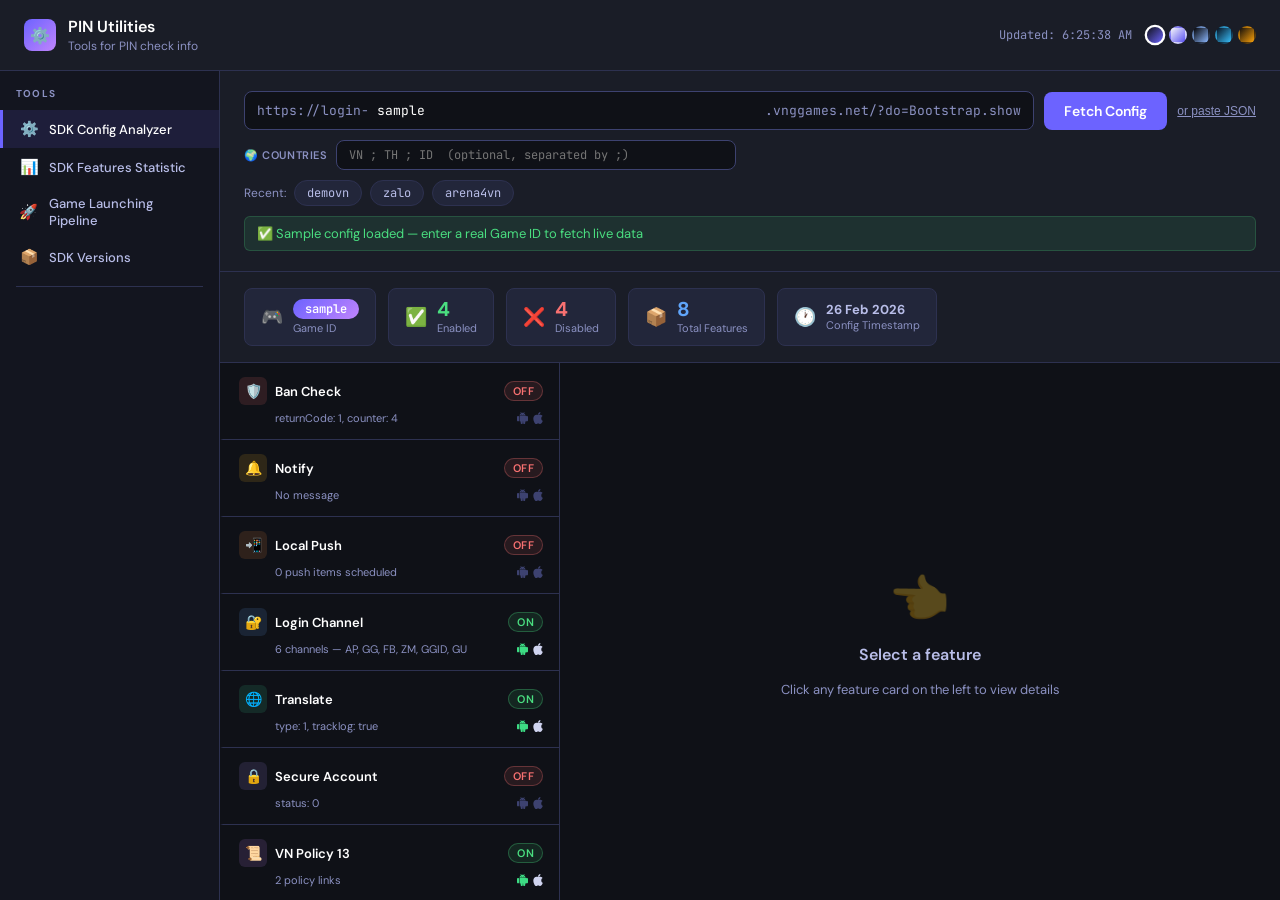
==== commit 7d7ec95a: "feat(access-control): restrict Ticket Tools to allowed emails via env var - config.py: add TICKET_TO" ====
--- a/frontend/index.html
+++ b/frontend/index.html
@@ -453,17 +453,17 @@
     <span class="nav-item-icon">📦</span>
     SDK Versions
   </a>
-  <hr class="nav-section-divider">
-  <div class="left-nav-header">Ticket Tools</div>
-  <a class="nav-item" onclick="selectTool('ticket-fetch', this)" href="#">
+  <hr class="nav-section-divider" id="nav-ticket-divider-top">
+  <div class="left-nav-header" id="nav-ticket-header" style="display:none;">Ticket Tools</div>
+  <a class="nav-item" id="nav-ticket-fetch" onclick="selectTool('ticket-fetch', this)" href="#" style="display:none;">
     <span class="nav-item-icon">🎫</span>
     Ticket Fetch
   </a>
-  <a class="nav-item" onclick="selectTool('remind-config', this)" href="#">
+  <a class="nav-item" id="nav-remind-config" onclick="selectTool('remind-config', this)" href="#" style="display:none;">
     <span class="nav-item-icon">🔔</span>
     Remind Config
   </a>
-  <hr class="nav-section-divider">
+  <hr class="nav-section-divider" id="nav-ticket-divider-bottom" style="display:none;">
 </nav>
 
 <!-- APP CONTENT -->
@@ -1780,6 +1780,15 @@
   if (name)   name.textContent = user.name || user.email;
 });
 
+// Kiểm tra quyền Ticket Tools
+ApiClient.get('/api/remind/access').then(res => {
+  if (!res || !res.allowed) return;
+  document.getElementById('nav-ticket-header').style.display = '';
+  document.getElementById('nav-ticket-fetch').style.display = '';
+  document.getElementById('nav-remind-config').style.display = '';
+  document.getElementById('nav-ticket-divider-bottom').style.display = '';
+}).catch(() => { /* không có quyền hoặc lỗi — giữ ẩn */ });
+
 // Boot pipeline panel khi tab được mở lần đầu
 (function() {
   let _pipelineBooted = false;
--- a/frontend/css/ticket-reminder.css
+++ b/frontend/css/ticket-reminder.css
@@ -149,8 +149,9 @@
 .tkr-due--normal  { background: var(--surface2); color: var(--text3); }
 
 /* ── Need remind badge ── */
-.tkr-badge-remind { font-size: 10px; padding: 2px 6px; border-radius: 3px; background: rgba(108,99,255,.15); color: var(--accent); border: 1px solid rgba(108,99,255,.3); }
-.tkr-badge-skip   { font-size: 10px; padding: 2px 6px; border-radius: 3px; background: var(--surface2); color: var(--text3); }
+.tkr-badge-remind    { font-size: 10px; padding: 2px 6px; border-radius: 3px; background: rgba(108,99,255,.15); color: var(--accent); border: 1px solid rgba(108,99,255,.3); }
+.tkr-badge-skip      { font-size: 10px; padding: 2px 6px; border-radius: 3px; background: var(--surface2); color: var(--text3); }
+.tkr-badge-reminded  { font-size: 10px; padding: 2px 6px; border-radius: 3px; background: rgba(34,197,94,.18); color: #22c55e; border: 1px solid rgba(34,197,94,.4); font-weight: 600; }
 
 /* ── Send mode toggle ── */
 .tkr-send-mode { display: flex; gap: 8px; margin-bottom: 14px; }
@@ -241,6 +242,44 @@
 /* ── Sync info ── */
 .tkr-sync-info { font-size: 11px; color: var(--text3); }
 
+/* ── Debug toggle button ── */
+.tkr-debug-toggle {
+  font-size: 11px; font-weight: 600; padding: 4px 10px; border-radius: 6px;
+  border: 1px solid var(--border2); background: var(--surface2);
+  color: var(--text3); cursor: pointer; transition: all 0.15s;
+}
+.tkr-debug-toggle:hover { border-color: var(--accent); color: var(--accent); }
+.tkr-debug-toggle.active { background: rgba(245,158,11,.15); border-color: #f59e0b; color: #f59e0b; }
+
+/* ── Debug dialog overlay ── */
+.tkr-debug-overlay {
+  position: fixed; inset: 0; background: rgba(0,0,0,.6);
+  display: flex; align-items: center; justify-content: center;
+  z-index: 9999;
+}
+.tkr-debug-dialog {
+  background: var(--surface); border: 1px solid var(--border2);
+  border-radius: 12px; width: min(860px, 94vw); max-height: 82vh;
+  display: flex; flex-direction: column; overflow: hidden;
+  box-shadow: 0 20px 60px rgba(0,0,0,.5);
+}
+.tkr-debug-header {
+  display: flex; align-items: center; justify-content: space-between;
+  padding: 14px 18px; border-bottom: 1px solid var(--border);
+  font-size: 13px; font-weight: 600; color: #f59e0b; flex-shrink: 0;
+}
+.tkr-debug-close {
+  background: none; border: none; color: var(--text3); cursor: pointer;
+  font-size: 16px; line-height: 1; padding: 2px 6px; border-radius: 4px;
+}
+.tkr-debug-close:hover { background: var(--surface2); color: var(--text); }
+.tkr-debug-body {
+  flex: 1; overflow-y: auto; padding: 16px 18px;
+  font-family: 'Menlo', 'Consolas', monospace; font-size: 11.5px;
+  line-height: 1.7; color: var(--text2); white-space: pre-wrap; word-break: break-all;
+  margin: 0;
+}
+
 /* ── Error card ── */
 .tkr-error-card {
   background: rgba(248,113,113,.08); border: 1px solid rgba(248,113,113,.3);
@@ -254,3 +293,48 @@
 .tkr-remind-view { flex: 1; min-height: 0; display: flex; flex-direction: column; }
 .tkr-config-view { flex: 1; min-height: 0; display: flex; flex-direction: column; overflow-y: auto; }
 .tkr-tab-content { flex: 1; min-height: 0; overflow-y: auto; }
+
+/* ── Ticket table (full 10-column layout) ── */
+.tkr-table--tickets { table-layout: fixed; min-width: 1240px; }
+.tkr-table--tickets td { vertical-align: top; }
+
+/* Row state tints (need_remind rows) */
+.tkr-row--remind    td { background: rgba(34,197,94,.05); }
+.tkr-row--overdue   td { background: rgba(248,113,113,.08) !important; }
+.tkr-row--warning   td { background: rgba(251,191,36,.08)  !important; }
+.tkr-row--sent      td { opacity: .45; }
+.tkr-row--reminded  td { background: rgba(34,197,94,.12) !important; }
+
+/* Ticket ID link */
+.tkr-ticket-link { color: var(--accent); text-decoration: none; font-weight: 600; font-size: 12px; }
+.tkr-ticket-link:hover { text-decoration: underline; }
+
+/* Product cell — monospace id + name */
+.tkr-product-cell { font-size: 11.5px; color: var(--text2); }
+
+/* Title cell — wrap text, no ellipsis */
+.tkr-title-cell {
+  white-space: normal;
+  word-break: break-word;
+  line-height: 1.45;
+  font-size: 12px;
+  color: var(--text);
+}
+
+/* Expire In pill */
+.tkr-expire { display: inline-flex; align-items: center; padding: 2px 7px; border-radius: 4px; font-size: 11px; font-weight: 700; }
+.tkr-expire--overdue { background: rgba(248,113,113,.15); color: #f87171; }
+.tkr-expire--urgent  { background: rgba(251,191,36,.15);  color: #fbbf24; }
+.tkr-expire--warning { background: rgba(234,179,8,.15);   color: #eab308; }
+.tkr-expire--ok      { color: var(--text3); }
+
+/* Last comment cell */
+.tkr-last-comment { display: flex; flex-direction: column; gap: 2px; }
+.tkr-lc-name  { font-size: 11.5px; font-weight: 600; color: var(--text); }
+.tkr-lc-notes {
+  font-size: 11px; color: var(--text2);
+  display: -webkit-box; -webkit-line-clamp: 2; -webkit-box-orient: vertical;
+  overflow: hidden;
+  line-height: 1.4;
+}
+.tkr-lc-date  { font-size: 10px; color: var(--text3); font-style: italic; }
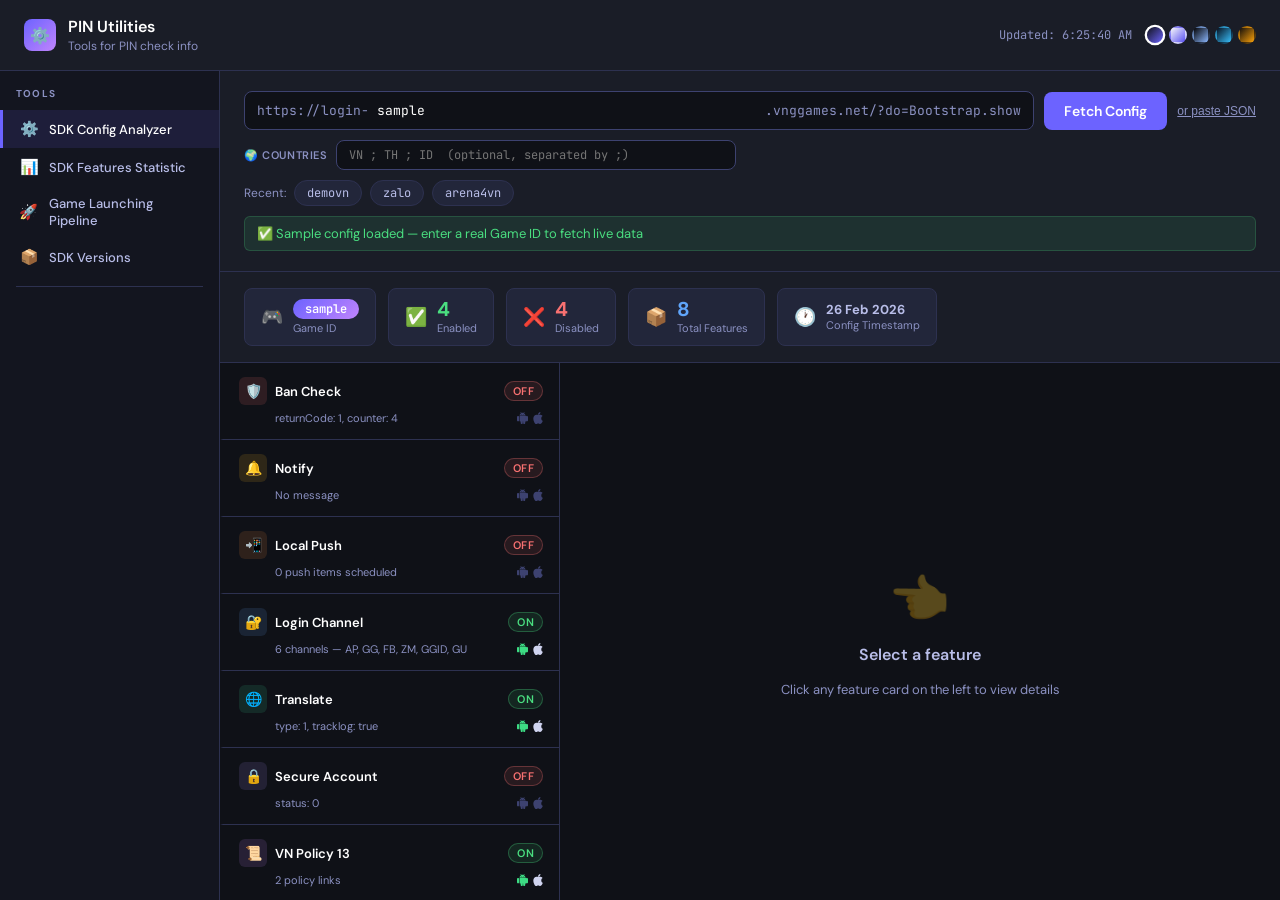
==== commit d86f753c: "fix(ticket-reminder): make config tabs scrollable when list grows tall Change .tkr-tab-content from " ====
--- a/frontend/index.html
+++ b/frontend/index.html
@@ -398,7 +398,7 @@
   <!-- Pipeline feature CSS -->
   <link rel="stylesheet" href="css/pipeline.css?v=4.5">
   <link rel="stylesheet" href="css/sdk-versions.css?v=4.7">
-  <link rel="stylesheet" href="css/ticket-reminder.css?v=1.0">
+  <link rel="stylesheet" href="css/ticket-reminder.css?v=1.1">
 </head>
 <body>
 <div class="app-shell">
--- a/frontend/css/pipeline.css
+++ b/frontend/css/pipeline.css
@@ -460,6 +460,7 @@
 .pls-alert-days { margin-left: auto; font-size: 10.5px; font-weight: 700; white-space: nowrap; }
 .pls-alert-card.urgent  .pls-alert-days { color: #fca5a5; }
 .pls-alert-card.warning .pls-alert-days { color: #fde68a; }
+.pls-alert-date { font-size: 10px; color: var(--text3); white-space: nowrap; margin-left: 4px; font-style: italic; }
 .pls-alert-more { font-size: 10.5px; color: var(--text3); margin-top: 2px; }
 
 /* Light theme overrides — pastel colors invisible on light bg */
--- a/frontend/css/ticket-reminder.css
+++ b/frontend/css/ticket-reminder.css
@@ -2,7 +2,7 @@
 /* Load riêng, không conflict với pl-, pls-, sdkv- */
 
 /* ── Layout ── */
-.tkr-panel { display: flex; flex-direction: column; flex: 1; overflow: hidden; padding: 20px 24px 0; }
+.tkr-panel { display: flex; flex-direction: column; flex: 1; min-height: 0; overflow: visible; padding: 20px 24px 0; }
 .tkr-header { display: flex; align-items: center; justify-content: space-between; margin-bottom: 16px; flex-shrink: 0; }
 .tkr-title  { font-size: 17px; font-weight: 700; color: var(--text); }
 
@@ -291,8 +291,8 @@
 /* ── Result view scrollable area ── */
 .tkr-result-area { flex: 1; min-height: 0; display: flex; flex-direction: column; overflow: hidden; }
 .tkr-remind-view { flex: 1; min-height: 0; display: flex; flex-direction: column; }
-.tkr-config-view { flex: 1; min-height: 0; display: flex; flex-direction: column; overflow-y: auto; }
-.tkr-tab-content { flex: 1; min-height: 0; overflow-y: auto; }
+.tkr-config-view { flex: 1; min-height: 0; display: flex; flex-direction: column; overflow-y: auto; overflow-x: visible; }
+.tkr-tab-content { flex: 1; min-height: 0; overflow-y: auto; overflow-x: visible; }
 
 /* ── Ticket table (full 10-column layout) ── */
 .tkr-table--tickets { table-layout: fixed; min-width: 1240px; }
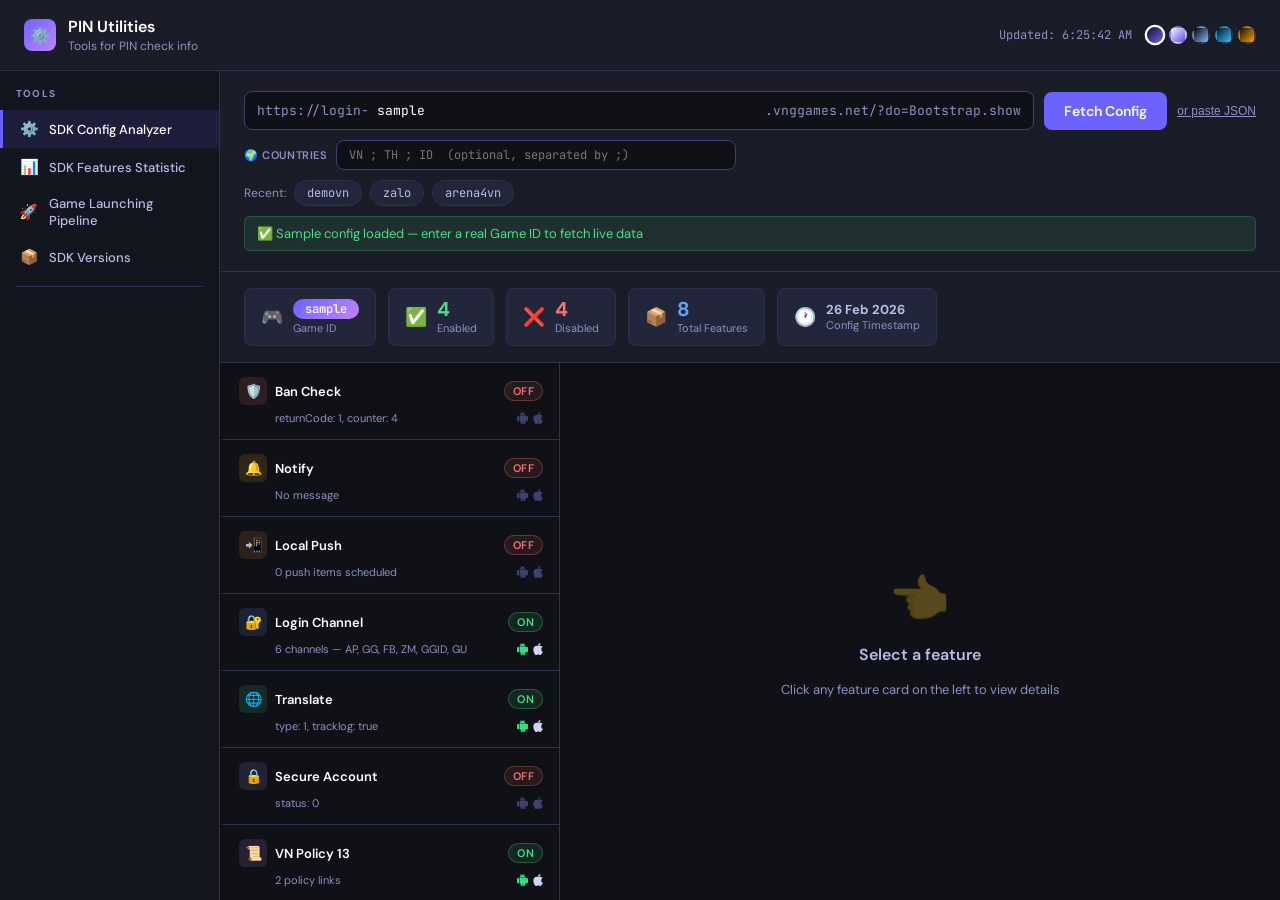
==== commit e41f3a74: "feat(ticket-reminder): move Add button + form above list in config tabs Reorder Webhooks/Templates/H" ====
--- a/frontend/index.html
+++ b/frontend/index.html
@@ -1767,7 +1767,7 @@
 <script src="js/pipeline/pipeline.js?v=4.5"></script>
 <script src="https://cdnjs.cloudflare.com/ajax/libs/xlsx/0.18.5/xlsx.full.min.js"></script>
 <script src="js/sdk-versions.js?v=4.7"></script>
-<script src="js/ticket-reminder.js?v=1.0"></script>
+<script src="js/ticket-reminder.js?v=1.1"></script>
 <script>
 // Load user info vào header
 ApiClient.me().then(user => {
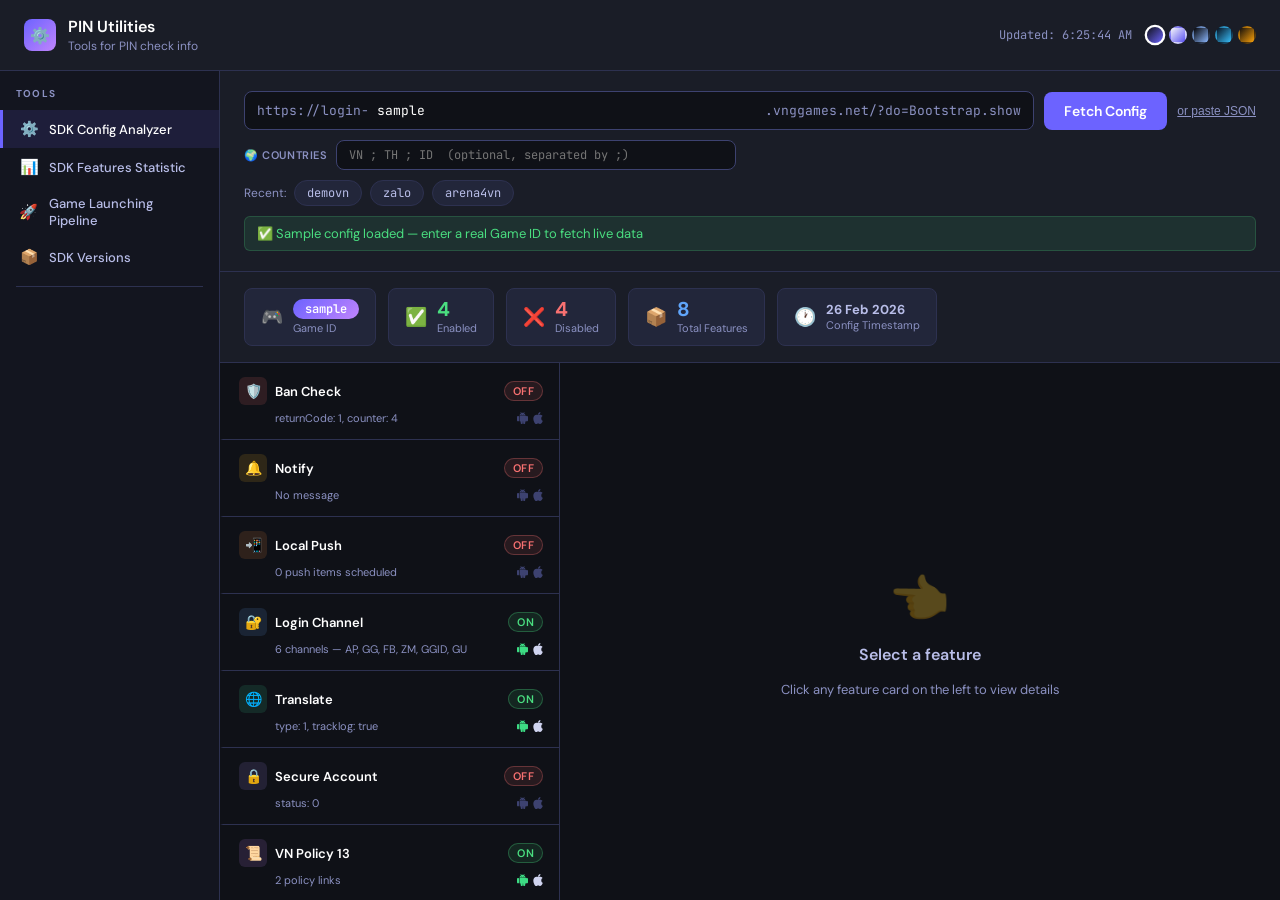
==== commit 1b5df8e4: "fix(ticket-reminder): tag requester correctly, drop handler DB lookup Nexus /tickets returns request" ====
--- a/frontend/index.html
+++ b/frontend/index.html
@@ -1767,7 +1767,7 @@
 <script src="js/pipeline/pipeline.js?v=4.5"></script>
 <script src="https://cdnjs.cloudflare.com/ajax/libs/xlsx/0.18.5/xlsx.full.min.js"></script>
 <script src="js/sdk-versions.js?v=4.7"></script>
-<script src="js/ticket-reminder.js?v=1.1"></script>
+<script src="js/ticket-reminder.js?v=1.2"></script>
 <script>
 // Load user info vào header
 ApiClient.me().then(user => {
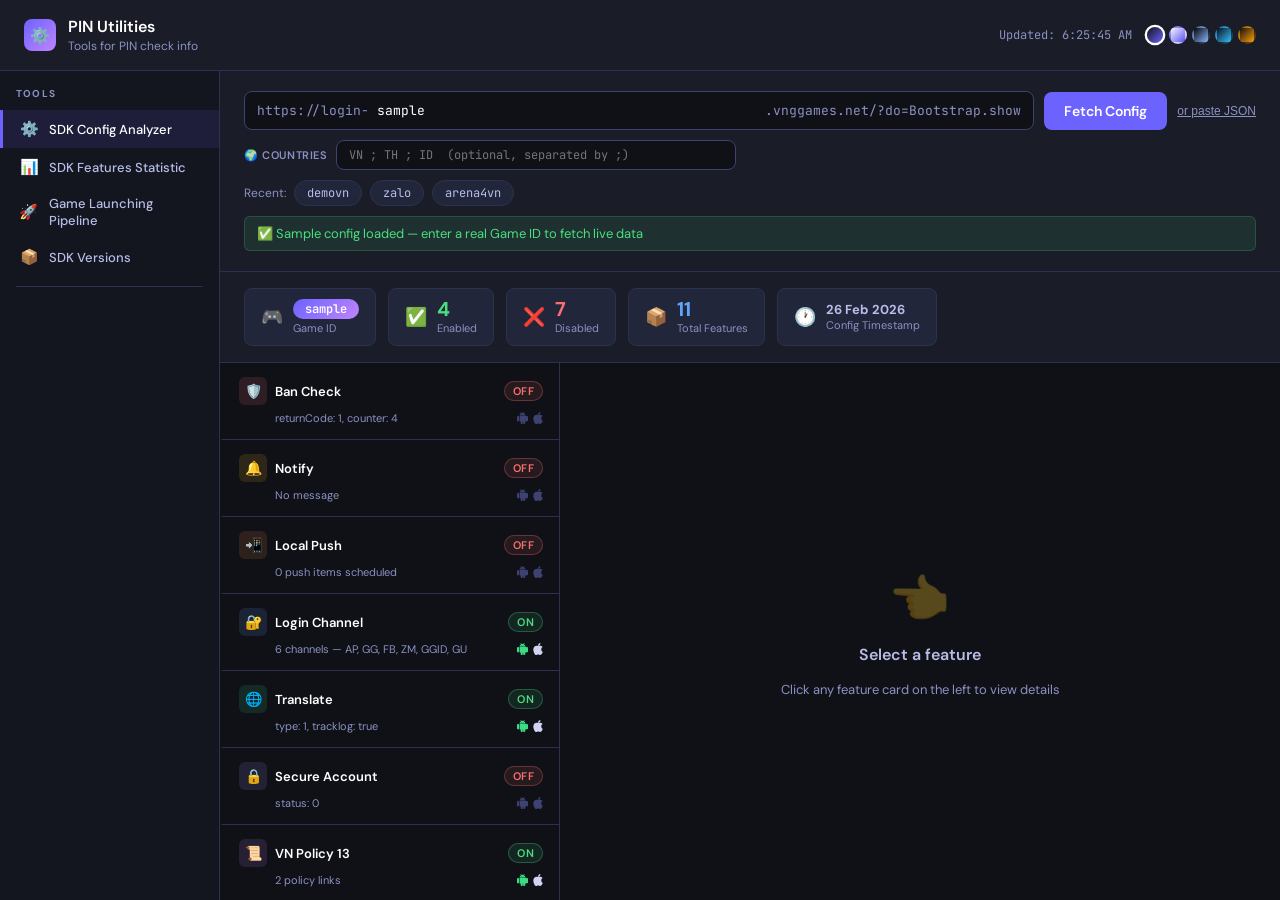
==== commit b92841ad: "feat(sdk-config): add Force Protect Guest, In-App Message, App Inbox features Bootstrap config now e" ====
--- a/frontend/index.html
+++ b/frontend/index.html
@@ -954,6 +954,16 @@
   { key: 'appsflyer', name: 'AppsFlyer', icon: '📊', color: '#2dd4bf',
     isEnabled: d => d && Object.keys(d).length > 0,
     summary: d => `session time: ${d?.appsflyer_time_session ?? '—'}s` },
+  // Force Protect Guest — `force` (top-level scalar) + sibling `force_count`
+  { key: 'force', name: 'Force Protect Guest', icon: '🛡', color: '#f59e0b',
+    isEnabled: d => d === 1,
+    summary: (d, cfg) => `force_count: ${cfg?.force_count ?? '—'}` },
+  { key: 'in_app_message', name: 'In-App Message', icon: '📨', color: '#ec4899',
+    isEnabled: d => d?.show === 1,
+    summary: d => `show: ${d?.show ?? '—'}` },
+  { key: 'app_inbox', name: 'App Inbox', icon: '📬', color: '#06b6d4',
+    isEnabled: d => d?.show === 1,
+    summary: d => `confirm_popup: ${d?.dismiss_config?.show_confirm_popup ?? '—'}, position: ${d?.default_position ?? '—'}` },
 ];
 
 // ── RECENT PILLS ──────────────────────────────────────────────────────────────
@@ -1114,8 +1124,8 @@
     // OR logic across all platforms + all countries
     const slots = ['default', ...currentCountries];
     const anyOn = slots.some(slot =>
-      f.isEnabled(currentConfig?.android?.[slot]?.[f.key]) ||
-      f.isEnabled(currentConfig?.ios?.[slot]?.[f.key])
+      f.isEnabled(currentConfig?.android?.[slot]?.[f.key], currentConfig?.android?.[slot]) ||
+      f.isEnabled(currentConfig?.ios?.[slot]?.[f.key], currentConfig?.ios?.[slot])
     );
     if (anyOn) enabled++; else disabled++;
   });
@@ -1142,8 +1152,8 @@
     const iDefault = currentConfig?.ios?.default?.[f.key];
 
     // OR logic across all slots cho badge ON/OFF tổng
-    const aEnabled = slots.some(s => f.isEnabled(currentConfig?.android?.[s]?.[f.key]));
-    const iEnabled = slots.some(s => f.isEnabled(currentConfig?.ios?.[s]?.[f.key]));
+    const aEnabled = slots.some(s => f.isEnabled(currentConfig?.android?.[s]?.[f.key], currentConfig?.android?.[s]));
+    const iEnabled = slots.some(s => f.isEnabled(currentConfig?.ios?.[s]?.[f.key], currentConfig?.ios?.[s]));
     const anyEnabled = aEnabled || iEnabled;
 
     const aBadge = `<span style="display:inline-flex;align-items:center;gap:3px;color:${aEnabled?'#3DDC84':'#3d4270'};" title="Android ${aEnabled?'ON':'OFF'}">${androidIcon(11)}</span>`;
@@ -1153,8 +1163,8 @@
     let countryLine = '';
     if (currentCountries.length > 0) {
       const countryPills = currentCountries.map(c => {
-        const caOn = f.isEnabled(currentConfig?.android?.[c]?.[f.key]);
-        const ciOn = f.isEnabled(currentConfig?.ios?.[c]?.[f.key]);
+        const caOn = f.isEnabled(currentConfig?.android?.[c]?.[f.key], currentConfig?.android?.[c]);
+        const ciOn = f.isEnabled(currentConfig?.ios?.[c]?.[f.key], currentConfig?.ios?.[c]);
         const cOn = caOn || ciOn;
         return `<span style="font-size:10px;padding:1px 6px;border-radius:8px;font-family:'JetBrains Mono',monospace;background:${cOn?'rgba(74,222,128,0.1)':'rgba(248,113,113,0.08)'};border:1px solid ${cOn?'rgba(74,222,128,0.25)':'rgba(248,113,113,0.2)'};color:${cOn?'var(--green)':'var(--text3)'};">${c}</span>`;
       }).join('');
@@ -1175,7 +1185,7 @@
         </div>
       </div>
       <div style="display:flex;justify-content:space-between;align-items:center;margin-top:4px;">
-        <div class="card-summary" style="font-size:11px;">${f.summary(aDefault || iDefault)}</div>
+        <div class="card-summary" style="font-size:11px;">${f.summary(aDefault || iDefault, currentConfig?.android?.default || currentConfig?.ios?.default)}</div>
         <div style="display:inline-flex;align-items:center;gap:5px;flex-shrink:0;margin-left:8px;">${aBadge}${iBadge}</div>
       </div>
       ${countryLine}`;
@@ -1203,12 +1213,12 @@
   const curData = currentConfig?.[curPlatform]?.[curCountry]?.[key];
 
   // Tính enabled trạng thái cho từng platform (OR across all countries)
-  const aEnabled = slots.some(s => f.isEnabled(currentConfig?.android?.[s]?.[key]));
-  const iEnabled = slots.some(s => f.isEnabled(currentConfig?.ios?.[s]?.[key]));
+  const aEnabled = slots.some(s => f.isEnabled(currentConfig?.android?.[s]?.[key], currentConfig?.android?.[s]));
+  const iEnabled = slots.some(s => f.isEnabled(currentConfig?.ios?.[s]?.[key], currentConfig?.ios?.[s]));
   const anyEnabled = aEnabled || iEnabled;
 
   // enabled cho platform đang chọn ở country đang chọn
-  const curEnabled = f.isEnabled(curData);
+  const curEnabled = f.isEnabled(curData, currentConfig?.[curPlatform]?.[curCountry]);
 
   const tabStyle = (active) => active
     ? 'background:rgba(108,99,255,0.15);border-bottom:2px solid var(--accent);color:#fff;'
@@ -1219,7 +1229,7 @@
   if (currentCountries.length > 0) {
     const countryBtns = ['default', ...currentCountries].map(c => {
       const cData = currentConfig?.[curPlatform]?.[c]?.[key];
-      const cEnabled = f.isEnabled(cData);
+      const cEnabled = f.isEnabled(cData, currentConfig?.[curPlatform]?.[c]);
       const isActive = c === curCountry;
       const label = c === 'default' ? '🌐 Default' : c;
       return `<button onclick="selectFeature('${key}','${curPlatform}','${c}')"
@@ -1452,6 +1462,9 @@
   {key:'bann',label:'Ban'},{key:'notify',label:'Notify'},{key:'local_push',label:'Push'},
   {key:'login_channel',label:'Login'},{key:'translate',label:'Trans'},
   {key:'secure_account_status',label:'Secure'},{key:'vn_policy_13',label:'Policy'},{key:'appsflyer',label:'AF'},
+  {key:'force',label:'Force Protect Guest'},
+  {key:'in_app_message',label:'In-App Message'},
+  {key:'app_inbox',label:'App Inbox'},
 ];
 
 function onBatchFileSelected(input) {
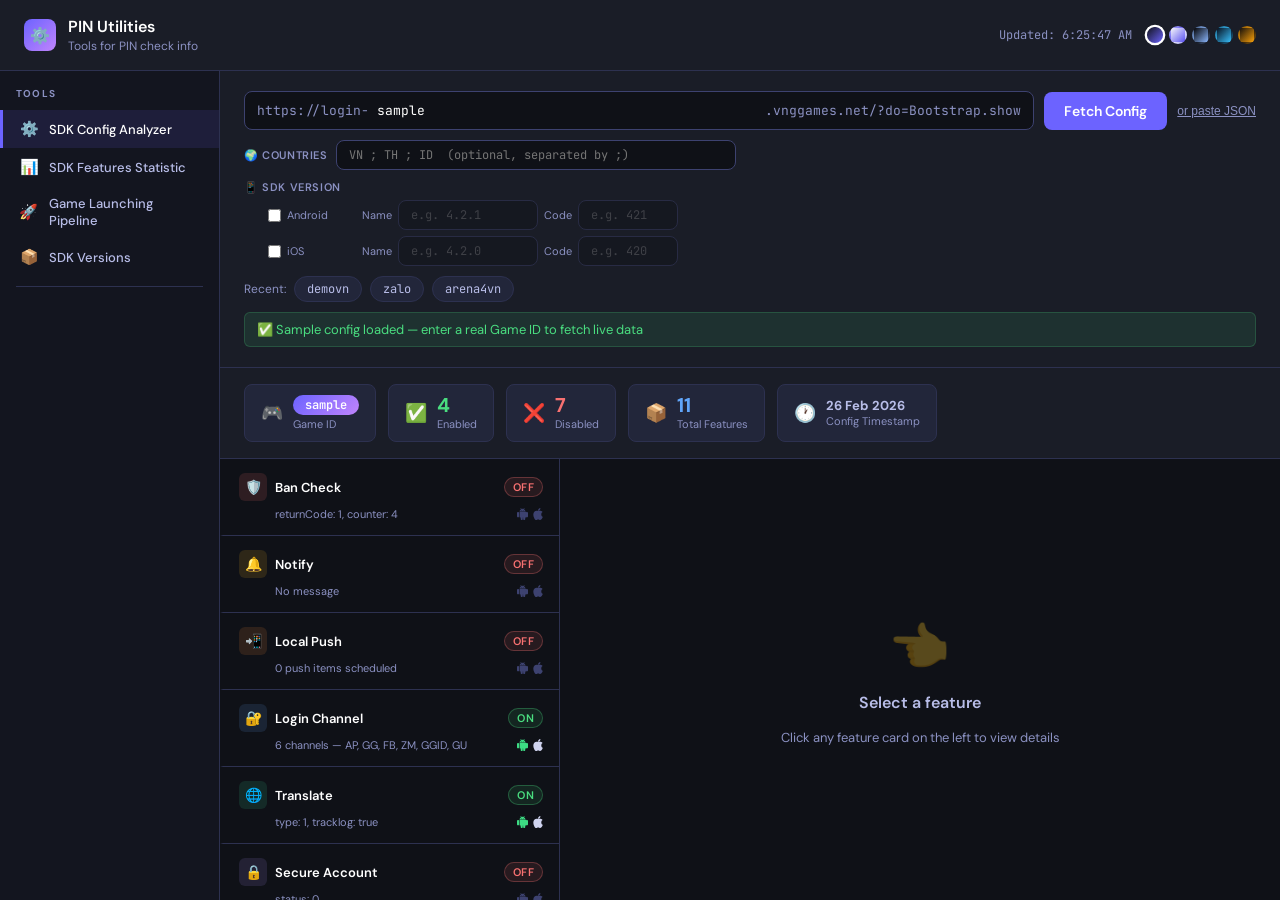
==== commit 98f0e741: "feat(sdk-config): add sdk_version param per platform to Bootstrap fetch Add optional sdk_version que" ====
--- a/frontend/index.html
+++ b/frontend/index.html
@@ -475,7 +475,7 @@
   <div class="selector-row">
     <div class="game-input-wrap">
       <span>https://login-</span>
-      <input class="game-input" id="gameIdInput" placeholder="demovn" value="" />
+      <input class="game-input" id="gameIdInput" placeholder="demovn" value="" oninput="clearSdkVersionInputs()" />
       <span>.vnggames.net/?do=Bootstrap.show</span>
     </div>
     <button class="btn-fetch" id="fetchBtn" onclick="fetchConfig()">Fetch Config</button>
@@ -494,6 +494,45 @@
         onblur="this.style.borderColor='var(--border2)'" />
     </div>
     <div id="countryPreviewPills" style="display:flex;gap:4px;flex-wrap:wrap;"></div>
+  </div>
+
+  <!-- SDK Version rows (per platform) -->
+  <div style="display:flex;align-items:center;gap:8px;margin-top:10px;">
+    <span style="font-size:11px;color:var(--text3);white-space:nowrap;font-weight:600;text-transform:uppercase;letter-spacing:.6px;">📱 SDK Version</span>
+  </div>
+  <div id="sdkVersionAndroidRow" style="display:flex;align-items:center;gap:6px;margin-top:6px;margin-left:24px;flex-wrap:wrap;">
+    <label style="display:inline-flex;align-items:center;gap:6px;font-size:11px;color:var(--text3);cursor:pointer;min-width:88px;">
+      <input type="checkbox" id="sdkVersionEnabled_android" onchange="toggleSdkVersionPlatform('android')">
+      <span>Android</span>
+    </label>
+    <span style="font-size:11px;color:var(--text3);">Name</span>
+    <input id="sdkVersionName_android" class="sdk-version-input"
+      style="width:140px;background:var(--bg);border:1px solid var(--border2);border-radius:8px;padding:6px 12px;font-size:12px;color:var(--text2);font-family:'JetBrains Mono',monospace;outline:none;opacity:.4;transition:border-color .15s,opacity .15s;"
+      placeholder="e.g. 4.2.1" disabled
+      oninput="renderSdkVersionPreview()" />
+    <span style="font-size:11px;color:var(--text3);">Code</span>
+    <input id="sdkVersionCode_android" class="sdk-version-input"
+      style="width:100px;background:var(--bg);border:1px solid var(--border2);border-radius:8px;padding:6px 12px;font-size:12px;color:var(--text2);font-family:'JetBrains Mono',monospace;outline:none;opacity:.4;transition:border-color .15s,opacity .15s;"
+      placeholder="e.g. 421" disabled
+      oninput="renderSdkVersionPreview()" />
+    <span id="sdkVersionPreview_android" style="font-size:11px;color:var(--text3);"></span>
+  </div>
+  <div id="sdkVersionIosRow" style="display:flex;align-items:center;gap:6px;margin-top:6px;margin-left:24px;flex-wrap:wrap;">
+    <label style="display:inline-flex;align-items:center;gap:6px;font-size:11px;color:var(--text3);cursor:pointer;min-width:88px;">
+      <input type="checkbox" id="sdkVersionEnabled_ios" onchange="toggleSdkVersionPlatform('ios')">
+      <span>iOS</span>
+    </label>
+    <span style="font-size:11px;color:var(--text3);">Name</span>
+    <input id="sdkVersionName_ios" class="sdk-version-input"
+      style="width:140px;background:var(--bg);border:1px solid var(--border2);border-radius:8px;padding:6px 12px;font-size:12px;color:var(--text2);font-family:'JetBrains Mono',monospace;outline:none;opacity:.4;transition:border-color .15s,opacity .15s;"
+      placeholder="e.g. 4.2.0" disabled
+      oninput="renderSdkVersionPreview()" />
+    <span style="font-size:11px;color:var(--text3);">Code</span>
+    <input id="sdkVersionCode_ios" class="sdk-version-input"
+      style="width:100px;background:var(--bg);border:1px solid var(--border2);border-radius:8px;padding:6px 12px;font-size:12px;color:var(--text2);font-family:'JetBrains Mono',monospace;outline:none;opacity:.4;transition:border-color .15s,opacity .15s;"
+      placeholder="e.g. 420" disabled
+      oninput="renderSdkVersionPreview()" />
+    <span id="sdkVersionPreview_ios" style="font-size:11px;color:var(--text3);"></span>
   </div>
 
   <div class="recent-pills" id="recentPills">
@@ -890,6 +929,90 @@
   el.innerHTML = codes.map(c =>
     `<span style="background:var(--surface2);border:1px solid var(--border2);border-radius:12px;padding:2px 9px;font-size:11px;color:var(--text2);font-family:'JetBrains Mono',monospace;">${c}</span>`
   ).join('');
+}
+
+// ── SDK Version helpers ───────────────────────────────────────────────────────
+function toggleSdkVersionPlatform(platform) {
+  const enabled = document.getElementById(`sdkVersionEnabled_${platform}`)?.checked;
+  ['Name', 'Code'].forEach(field => {
+    const el = document.getElementById(`sdkVersion${field}_${platform}`);
+    if (!el) return;
+    el.disabled = !enabled;
+    el.style.opacity = enabled ? '1' : '.4';
+    if (!enabled) el.value = '';
+  });
+  renderSdkVersionPreview();
+}
+
+function getSdkVersionFor(platform) {
+  const enabled = document.getElementById(`sdkVersionEnabled_${platform}`)?.checked;
+  if (!enabled) return null;
+  const name = (document.getElementById(`sdkVersionName_${platform}`)?.value || '').trim();
+  const code = (document.getElementById(`sdkVersionCode_${platform}`)?.value || '').trim();
+  return (name && code) ? `${name}_${code}` : null;
+}
+
+function validateSdkVersion() {
+  const errors = [];
+  ['android', 'ios'].forEach(p => {
+    const enabled = document.getElementById(`sdkVersionEnabled_${p}`)?.checked;
+    if (!enabled) return;
+    const name = (document.getElementById(`sdkVersionName_${p}`)?.value || '').trim();
+    const code = (document.getElementById(`sdkVersionCode_${p}`)?.value || '').trim();
+    if ((name && !code) || (!name && code)) {
+      errors.push({ platform: p, missing: name ? 'code' : 'name' });
+    }
+  });
+  return { ok: errors.length === 0, errors };
+}
+
+function renderSdkVersionPreview() {
+  ['android', 'ios'].forEach(p => {
+    const previewEl = document.getElementById(`sdkVersionPreview_${p}`);
+    const nameEl = document.getElementById(`sdkVersionName_${p}`);
+    const codeEl = document.getElementById(`sdkVersionCode_${p}`);
+    if (!previewEl || !nameEl || !codeEl) return;
+    const enabled = document.getElementById(`sdkVersionEnabled_${p}`)?.checked;
+    if (!enabled) {
+      previewEl.textContent = '';
+      nameEl.style.borderColor = 'var(--border2)';
+      codeEl.style.borderColor = 'var(--border2)';
+      return;
+    }
+    const name = (nameEl.value || '').trim();
+    const code = (codeEl.value || '').trim();
+    if (!name && !code) {
+      previewEl.innerHTML = `<span style="color:var(--text3);">(chưa nhập)</span>`;
+      nameEl.style.borderColor = 'var(--border2)';
+      codeEl.style.borderColor = 'var(--border2)';
+    } else if (!name || !code) {
+      previewEl.innerHTML = `<span style="color:#fbbf24;">⚠ Cần cả Name + Code</span>`;
+      nameEl.style.borderColor = name ? 'var(--border2)' : '#f87171';
+      codeEl.style.borderColor = code ? 'var(--border2)' : '#f87171';
+    } else {
+      previewEl.innerHTML = `<span style="color:#4ade80;">✓ ${name}_${code}</span>`;
+      nameEl.style.borderColor = 'var(--border2)';
+      codeEl.style.borderColor = 'var(--border2)';
+    }
+  });
+  // Cập nhật Fetch button state
+  const fetchBtn = document.getElementById('fetchBtn');
+  if (fetchBtn) {
+    const v = validateSdkVersion();
+    fetchBtn.disabled = !v.ok;
+    fetchBtn.style.opacity = v.ok ? '1' : '.5';
+    fetchBtn.style.cursor = v.ok ? 'pointer' : 'not-allowed';
+  }
+}
+
+function clearSdkVersionInputs() {
+  ['android', 'ios'].forEach(p => {
+    const n = document.getElementById(`sdkVersionName_${p}`);
+    const c = document.getElementById(`sdkVersionCode_${p}`);
+    if (n) n.value = '';
+    if (c) c.value = '';
+  });
+  renderSdkVersionPreview();
 }
 
 // Render preview pills cho Batch section
@@ -974,7 +1097,7 @@
     const pill = document.createElement('span');
     pill.className = 'pill';
     pill.textContent = g;
-    pill.onclick = () => { document.getElementById('gameIdInput').value = g; fetchConfig(); };
+    pill.onclick = () => { document.getElementById('gameIdInput').value = g; clearSdkVersionInputs(); fetchConfig(); };
     container.appendChild(pill);
   });
 }
@@ -993,11 +1116,21 @@
   const gameId = document.getElementById('gameIdInput').value.trim();
   if (!gameId) { setStatus('error', 'Please enter a Game ID'); return; }
 
+  const v = validateSdkVersion();
+  if (!v.ok) {
+    const missing = v.errors.map(e => `${e.platform} thiếu ${e.missing}`).join(', ');
+    setStatus('error', `SDK Version chưa hợp lệ: ${missing}`);
+    return;
+  }
+
   const countryRaw = document.getElementById('countryInput')?.value || '';
   const countries = parseCountries(countryRaw);  // [] nếu không nhập
   currentCountries = countries;
   selectedDetailCountry = 'default';
 
+  const sdkVersionAndroid = getSdkVersionFor('android');
+  const sdkVersionIos     = getSdkVersionFor('ios');
+
   const btn = document.getElementById('fetchBtn');
   btn.disabled = true;
 
@@ -1005,9 +1138,10 @@
   setStatus('loading', `Fetching Android + iOS${countryLabel} config for "${gameId}"…`);
 
   // fetch một platform + country combination
-  async function fetchOne(platform, country) {
+  async function fetchOne(platform, country, sdkVersion) {
     let url = `${PROXY}/api/config?gameId=${encodeURIComponent(gameId)}&platform=${platform}`;
     if (country) url += `&country=${encodeURIComponent(country)}`;
+    if (sdkVersion) url += `&sdk_version=${encodeURIComponent(sdkVersion)}`;
     try {
       const res = await fetch(url);
       const json = await res.json();
@@ -1027,9 +1161,10 @@
     const slots = ['default', ...countries];
     const platforms = ['android', 'ios'];
 
-    // Fetch tất cả song song
+    // Fetch tất cả song song — mỗi platform dùng sdk_version riêng
+    const sdkVersionMap = { android: sdkVersionAndroid, ios: sdkVersionIos };
     const allResults = await Promise.all(
-      platforms.flatMap(p => slots.map(slot => fetchOne(p, slot === 'default' ? null : slot).then(r => ({ p, slot, ...r }))))
+      platforms.flatMap(p => slots.map(slot => fetchOne(p, slot === 'default' ? null : slot, sdkVersionMap[p]).then(r => ({ p, slot, ...r }))))
     );
 
     // Build currentConfig = { android: { default: {...}, VN: {...} }, ios: { default: {...}, VN: {...} } }
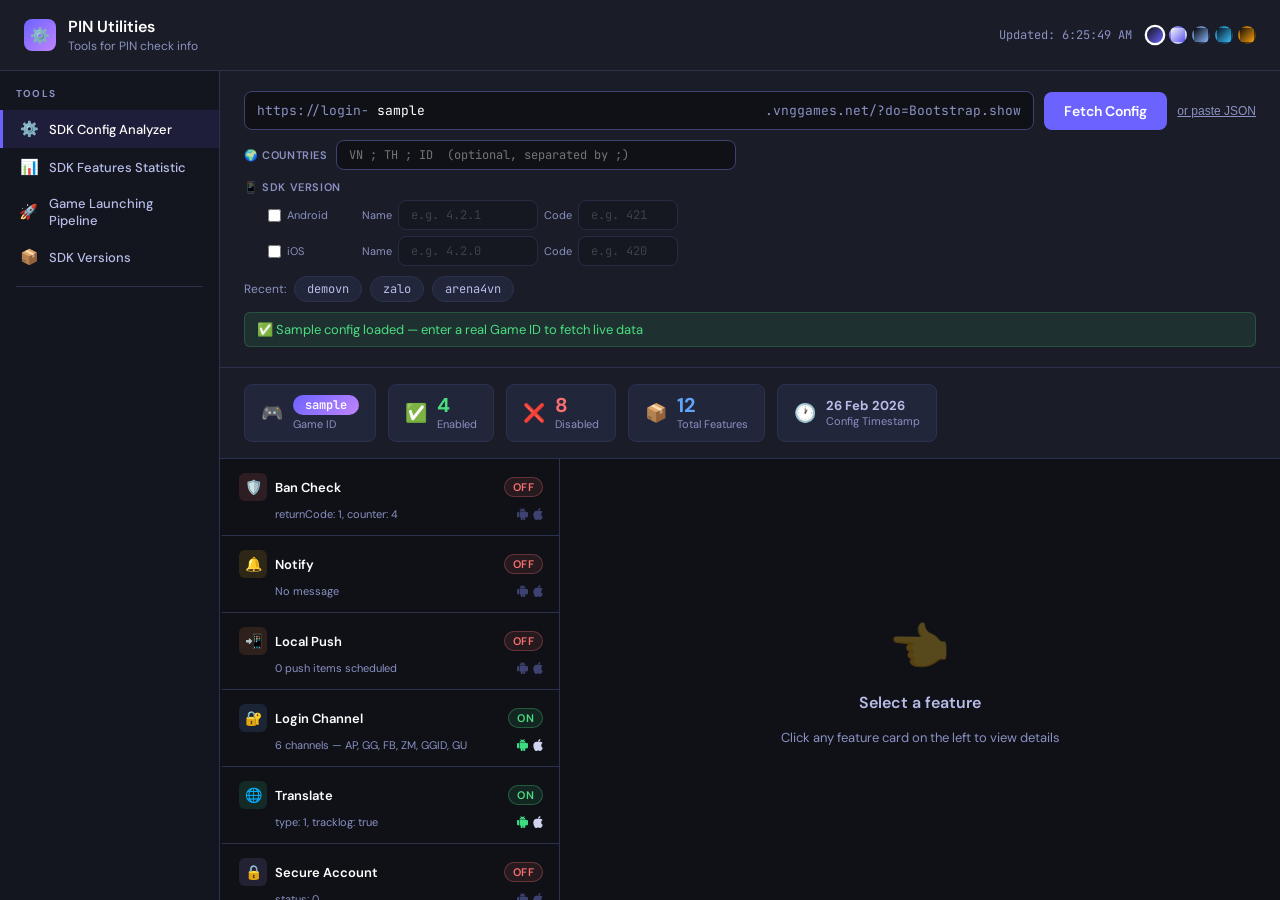
==== commit 88d74e4b: "feat(sdk-config): add Playtime Tracking feature New config key ping_playing_time: {"active": 1, "int" ====
--- a/frontend/index.html
+++ b/frontend/index.html
@@ -1087,6 +1087,15 @@
   { key: 'app_inbox', name: 'App Inbox', icon: '📬', color: '#06b6d4',
     isEnabled: d => d?.show === 1,
     summary: d => `confirm_popup: ${d?.dismiss_config?.show_confirm_popup ?? '—'}, position: ${d?.default_position ?? '—'}` },
+  // Playtime Tracking — thiếu key = chưa deploy (khác với deploy rồi nhưng active:0).
+  // isEnabled phải ĐỒNG NHẤT với bản Python trong FEATURE_KEYS (bootstrap_service.py).
+  // `d == null` bắt cả undefined lẫn null; KHÔNG dùng `!d` (sẽ nuốt luôn giá trị 0).
+  { key: 'ping_playing_time', name: 'Playtime Tracking', icon: '⏱️', color: '#84cc16',
+    missingNote: 'not have been deployed yet',
+    isEnabled: d => Number(d?.active) === 1,
+    summary: d => d == null
+      ? '<span style="color:var(--yellow);font-style:italic;">⚠ not have been deployed yet</span>'
+      : `interval: ${d?.interval ?? '—'}${d?.interval ? 's' : ''}` },
 ];
 
 // ── RECENT PILLS ──────────────────────────────────────────────────────────────
@@ -1422,7 +1431,11 @@
 
 // ── FEATURE DETAIL RENDERERS ──────────────────────────────────────────────────
 function renderFeatureDetail(key, data, f, platform) {
-  if (!data && data !== 0) return `<div class="section"><div style="color:var(--text3);font-size:13px;">No configuration found for this feature.</div></div>`;
+  if (!data && data !== 0) {
+    // Feature khai `missingNote` để phân biệt "chưa deploy" với "deploy rồi nhưng tắt".
+    const note = f?.missingNote || 'No configuration found for this feature.';
+    return `<div class="section"><div style="color:var(--text3);font-size:13px;">${note}</div></div>`;
+  }
 
   const channelColors = { AP:'#4f46e5',GG:'#dc2626',FB:'#1d4ed8',ZM:'#0891b2',EM:'#059669',GGID:'#16a34a',GU:'#9333ea',PA:'#d97706',RA:'#db2777' };
 
@@ -1556,6 +1569,16 @@
         </div>
       </div>`;
 
+    case 'ping_playing_time': return `
+      <div class="section">
+        <div class="section-title">Configuration</div>
+        <div class="kv-table">
+          ${kv('Active', Number(data.active)===1 ? '✅ 1 (enabled)' : `❌ ${data.active ?? '—'} (disabled)`, 'mono')}
+          ${kv('Interval', (data.interval ?? '—') + (data.interval ? 's' : '')
+               + (Number(data.active)===1 && !data.interval ? ' ⚠️ active nhưng thiếu interval' : ''), 'mono')}
+        </div>
+      </div>`;
+
     default:
       return `<div class="section"><pre style="display:block">${escapeHTML(JSON.stringify(data, null, 2))}</pre></div>`;
   }
@@ -1600,6 +1623,7 @@
   {key:'force',label:'Force Protect Guest'},
   {key:'in_app_message',label:'In-App Message'},
   {key:'app_inbox',label:'App Inbox'},
+  {key:'ping_playing_time',label:'Playtime'},
 ];
 
 function onBatchFileSelected(input) {
@@ -1708,7 +1732,7 @@
   else if (sort==='enabled-asc') entries.sort((a,b)=>a.enabledCount-b.enabledCount);
   else entries.sort((a,b)=>a.name.localeCompare(b.name));
 
-  const icons = {'Ban Check':'🛡️','Notify':'🔔','Local Push':'📲','Login Channel':'🔐','Translate':'🌐','Secure Account':'🔒','VN Policy 13':'📜','AppsFlyer':'📊'};
+  const icons = {'Ban Check':'🛡️','Notify':'🔔','Local Push':'📲','Login Channel':'🔐','Translate':'🌐','Secure Account':'🔒','VN Policy 13':'📜','AppsFlyer':'📊','Playtime Tracking':'⏱️'};
   const countries = batchJobData?.countries || [];
 
   // ── BUILD THEAD DYNAMICALLY ───────────────────────────────────────────────
